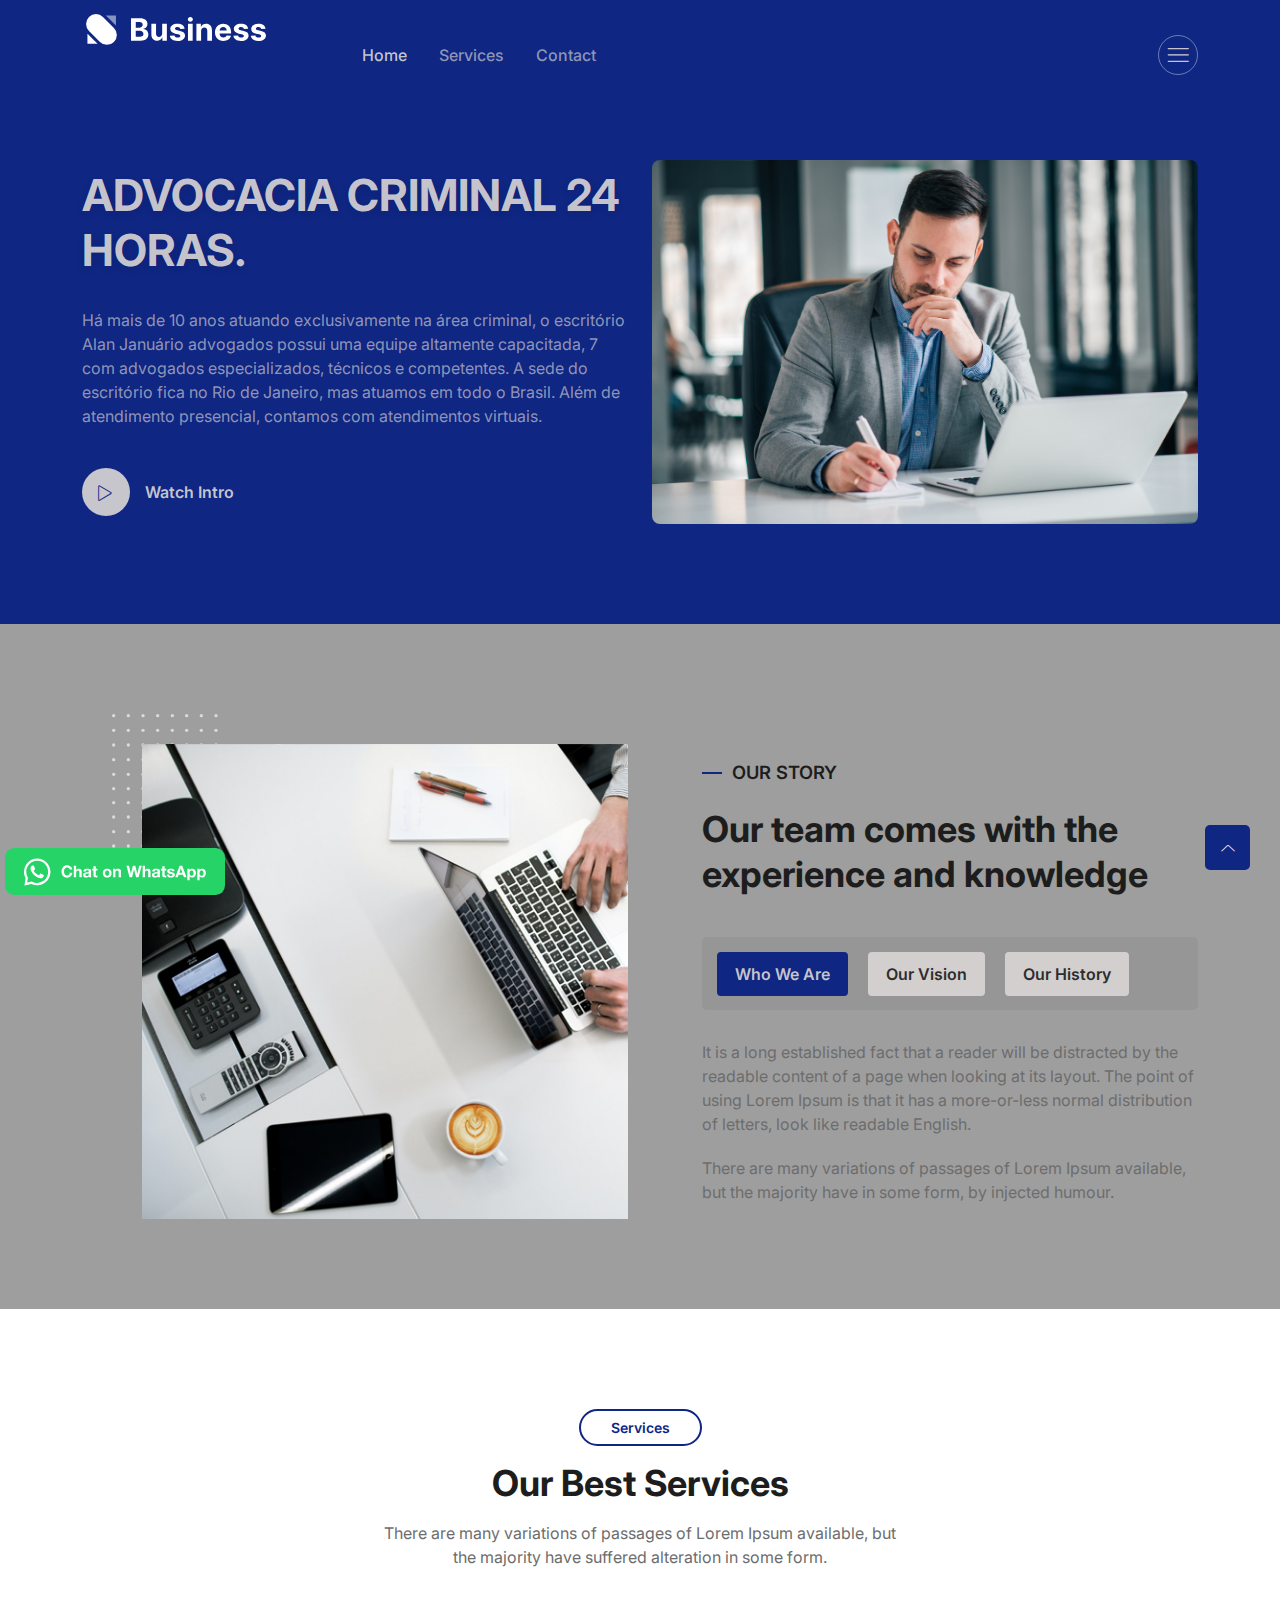
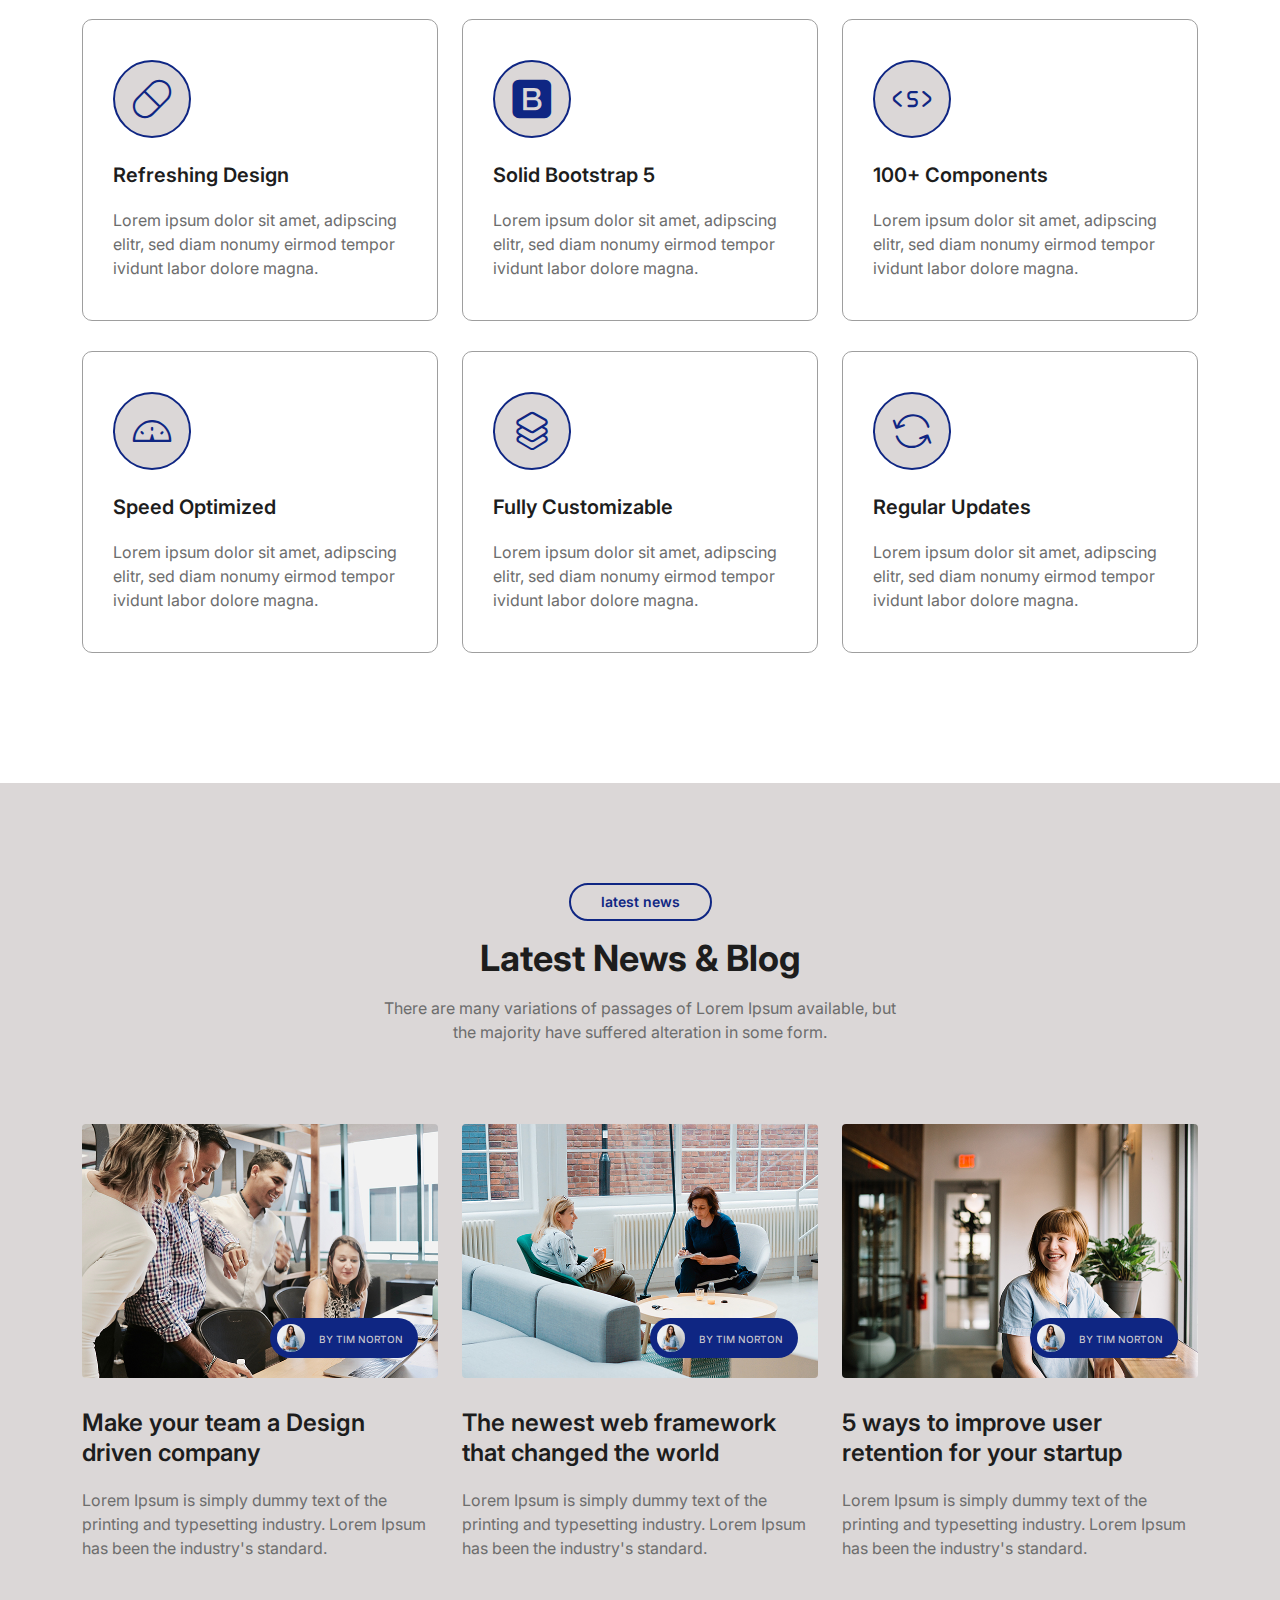
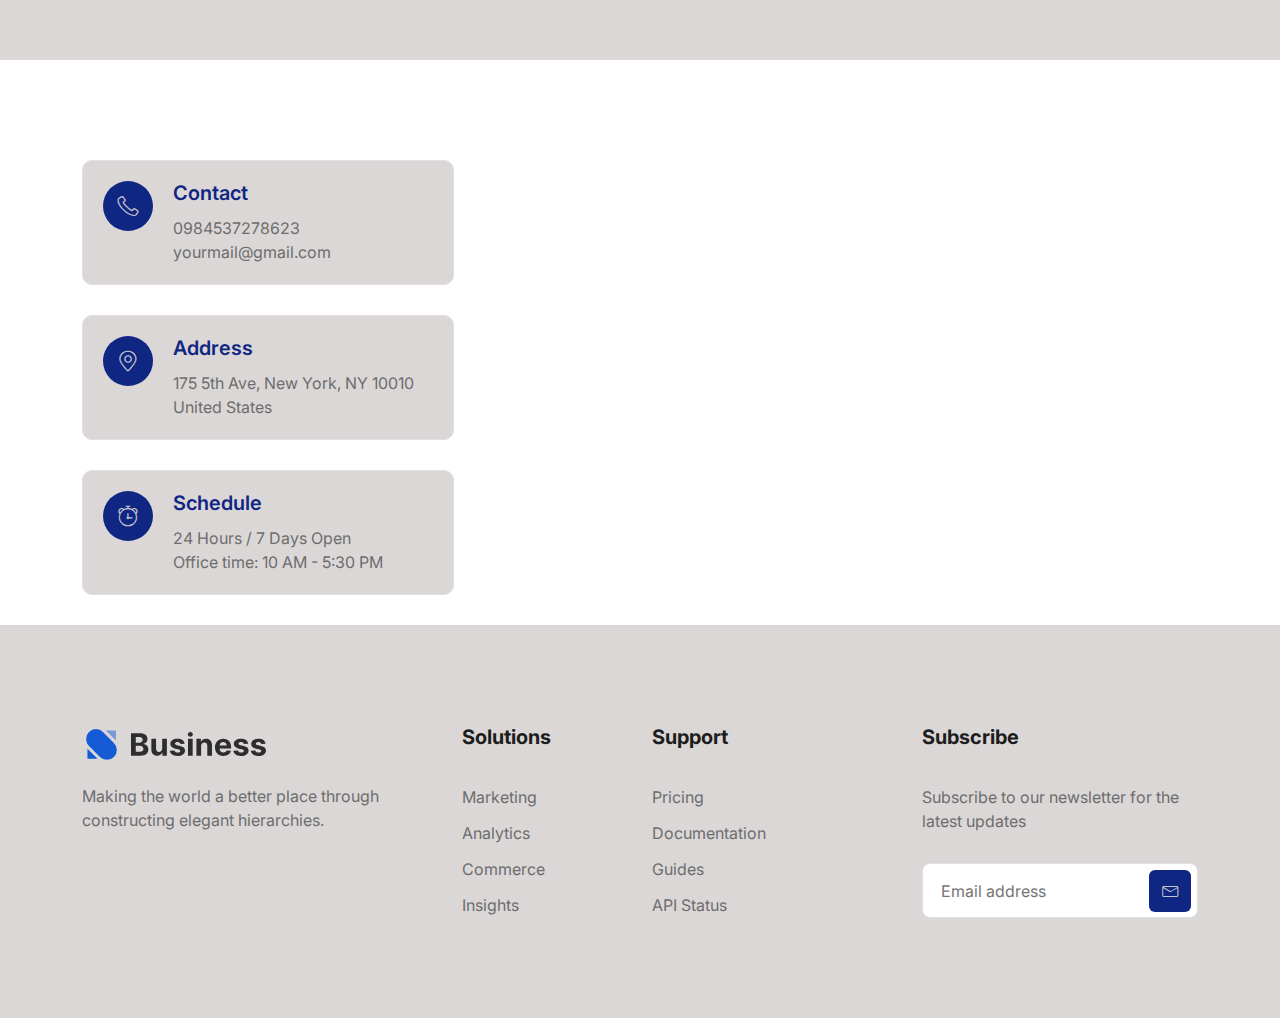
==== index.html @ faaf6881 "First Commit: Adding Structure and Style" ====
<!DOCTYPE html>
<html lang="en">

<head>
  <!--====== Required meta tags ======-->
  <meta charset="utf-8" />
  <meta http-equiv="x-ua-compatible" content="ie=edge" />
  <meta name="description" content="" />
  <meta name="viewport" content="width=device-width, initial-scale=1, shrink-to-fit=no" />

  <!--====== Title ======-->
  <title>Malony Cristian | Advogado Criminal</title>

  <!--====== Favicon Icon ======-->
  <link rel="shortcut icon" href="../assets/images/favicon.svg" type="image/svg" />

  <!--====== Bootstrap css ======-->
  <link rel="stylesheet" href="assets/css/bootstrap.min.css" />

  <!--====== Line Icons css ======-->
  <link rel="stylesheet" href="assets/css/lineicons.css" />

  <!--====== Tiny Slider css ======-->
  <link rel="stylesheet" href="assets/css/tiny-slider.css" />

  <!--====== gLightBox css ======-->
  <link rel="stylesheet" href="assets/css/glightbox.min.css" />

  <link rel="stylesheet" href="style.css" />
</head>

<body>

  <!--====== NAVBAR NINE PART START ======-->

  <section class="navbar-area navbar-nine">
    <div class="container">
      <div class="row">
        <div class="col-lg-12">
          <nav class="navbar navbar-expand-lg">
            <a class="section-title-five" href="index.html">
              <img src="assets/images/white-logo.svg" alt="Logo" />
            </a>
            <button class="navbar-toggler" type="button" data-bs-toggle="collapse" data-bs-target="#navbarNine"
              aria-controls="navbarNine" aria-expanded="false" aria-label="Toggle navigation">
              <span class="toggler-icon"></span>
              <span class="toggler-icon"></span>
              <span class="toggler-icon"></span>
            </button>

            <div class="collapse navbar-collapse sub-menu-bar" id="navbarNine">
              <ul class="navbar-nav me-auto">
                <li class="nav-item">
                  <a class="page-scroll active" href="#hero-area">Home</a>
                </li>
                <li class="nav-item">
                  <a class="page-scroll" href="#services">Services</a>
                </li>
                <li class="nav-item">
                  <a class="page-scroll" href="#contact">Contact</a>
                </li>
              </ul>
            </div>

            <div class="navbar-btn d-none d-lg-inline-block">
              <a class="menu-bar" href="#side-menu-left"><i class="lni lni-menu"></i></a>
            </div>
          </nav>
          <!-- navbar -->
        </div>
      </div>
      <!-- row -->
    </div>
    <!-- container -->
  </section>

  <!--====== NAVBAR NINE PART ENDS ======-->

  <!--====== SIDEBAR PART START ======-->

  <div class="sidebar-left">
    <div class="sidebar-close">
      <a class="close" href="#close"><i class="lni lni-close"></i></a>
    </div>
    <div class="sidebar-content">
      <div class="sidebar-logo">
        <a href="index.html"><img src="assets/images/logo.svg" alt="Logo" /></a>
      </div>
      <p class="text">Lorem ipsum dolor sit amet adipisicing elit. Sapiente fuga nisi rerum iusto intro.</p>
      <!-- logo -->
      <div class="sidebar-menu">
        <h5 class="menu-title">Quick Links</h5>
        <ul>
          <li><a href="javascript:void(0)">About Us</a></li>
          <li><a href="javascript:void(0)">Our Team</a></li>
          <li><a href="javascript:void(0)">Latest News</a></li>
          <li><a href="javascript:void(0)">Contact Us</a></li>
        </ul>
      </div>
      <!-- menu -->
      <div class="sidebar-social align-items-center justify-content-center">
        <h5 class="social-title">Follow Us On</h5>
        <ul>
          <li>
            <a href="javascript:void(0)"><i class="lni lni-facebook-filled"></i></a>
          </li>
          <li>
            <a href="javascript:void(0)"><i class="lni lni-twitter-original"></i></a>
          </li>
          <li>
            <a href="javascript:void(0)"><i class="lni lni-linkedin-original"></i></a>
          </li>
          <li>
            <a href="javascript:void(0)"><i class="lni lni-youtube"></i></a>
          </li>
        </ul>
      </div>
      <!-- sidebar social -->
    </div>
    <!-- content -->
  </div>
  <div class="overlay-left"></div>

  <!--====== SIDEBAR PART ENDS ======-->

  <!-- Start header Area -->
  <section id="lawyer-area" class="header-area header-eight">
    <div class="container">
      <div class="row align-items-center">
        <div class="col-lg-6 col-md-12 col-12">
          <div class="header-content">
            <h1>ADVOCACIA CRIMINAL 24 HORAS.</h1>
            <p>
              Há mais de 10 anos atuando exclusivamente na área criminal, 
              o escritório Alan Januário advogados possui uma equipe altamente capacitada,
              7 com advogados especializados, técnicos e competentes. 
              A sede do escritório fica no Rio de Janeiro, mas atuamos em todo o Brasil. 
              Além de atendimento presencial, contamos com atendimentos virtuais.
            </p>
            <div class="button">
              <a href="https://www.youtube.com/watch?v=r44RKWyfcFw&fbclid=IwAR21beSJORalzmzokxDRcGfkZA1AtRTE__l5N4r09HcGS5Y6vOluyouM9EM"
                class="glightbox video-button">
                <span class="btn icon-btn rounded-full">
                  <i class="lni lni-play"></i>
                </span>
                <span class="text">Watch Intro</span>
              </a>
            </div>
          </div>
        </div>
        <div class="col-lg-6 col-md-12 col-12">
          <div class="header-image">
            <img src="assets/images/header/advogado.jpg" alt="#" />
          </div>
        </div>
      </div>
    </div>
  </section>
  <!-- End header Area -->

  <!--====== ABOUT FIVE PART START ======-->

  <section class="about-area about-five">
    <div class="container">
      <div class="row align-items-center">
        <div class="col-lg-6 col-12">
          <div class="about-image-five">
            <svg class="shape" width="106" height="134" viewBox="0 0 106 134" fill="none"
              xmlns="http://www.w3.org/2000/svg">
              <circle cx="1.66654" cy="1.66679" r="1.66667" fill="#DADAD6" />
              <circle cx="1.66654" cy="16.3335" r="1.66667" fill="#DADADA" />
              <circle cx="1.66654" cy="31.0001" r="1.66667" fill="#DADADA" />
              <circle cx="1.66654" cy="45.6668" r="1.66667" fill="#DADADA" />
              <circle cx="1.66654" cy="60.3335" r="1.66667" fill="#DADADA" />
              <circle cx="1.66654" cy="88.6668" r="1.66667" fill="#DADADA" />
              <circle cx="1.66654" cy="117.667" r="1.66667" fill="#DADADA" />
              <circle cx="1.66654" cy="74.6668" r="1.66667" fill="#DADADA" />
              <circle cx="1.66654" cy="103" r="1.66667" fill="#DADADA" />
              <circle cx="1.66654" cy="132" r="1.66667" fill="#DADADA" />
              <circle cx="16.3333" cy="1.66679" r="1.66667" fill="#DADADA" />
              <circle cx="16.3333" cy="16.3335" r="1.66667" fill="#DADADA" />
              <circle cx="16.3333" cy="31.0001" r="1.66667" fill="#DADADA" />
              <circle cx="16.3333" cy="45.6668" r="1.66667" fill="#DADADA" />
              <circle cx="16.333" cy="60.3335" r="1.66667" fill="#DADADA" />
              <circle cx="16.333" cy="88.6668" r="1.66667" fill="#DADADA" />
              <circle cx="16.333" cy="117.667" r="1.66667" fill="#DADADA" />
              <circle cx="16.333" cy="74.6668" r="1.66667" fill="#DADADA" />
              <circle cx="16.333" cy="103" r="1.66667" fill="#DADADA" />
              <circle cx="16.333" cy="132" r="1.66667" fill="#DADADA" />
              <circle cx="30.9998" cy="1.66679" r="1.66667" fill="#DADADA" />
              <circle cx="74.6665" cy="1.66679" r="1.66667" fill="#DADADA" />
              <circle cx="30.9998" cy="16.3335" r="1.66667" fill="#DADADA" />
              <circle cx="74.6665" cy="16.3335" r="1.66667" fill="#DADADA" />
              <circle cx="30.9998" cy="31.0001" r="1.66667" fill="#DADADA" />
              <circle cx="74.6665" cy="31.0001" r="1.66667" fill="#DADADA" />
              <circle cx="30.9998" cy="45.6668" r="1.66667" fill="#DADADA" />
              <circle cx="74.6665" cy="45.6668" r="1.66667" fill="#DADADA" />
              <circle cx="31" cy="60.3335" r="1.66667" fill="#DADADA" />
              <circle cx="74.6668" cy="60.3335" r="1.66667" fill="#DADADA" />
              <circle cx="31" cy="88.6668" r="1.66667" fill="#DADADA" />
              <circle cx="74.6668" cy="88.6668" r="1.66667" fill="#DADADA" />
              <circle cx="31" cy="117.667" r="1.66667" fill="#DADADA" />
              <circle cx="74.6668" cy="117.667" r="1.66667" fill="#DADADA" />
              <circle cx="31" cy="74.6668" r="1.66667" fill="#DADADA" />
              <circle cx="74.6668" cy="74.6668" r="1.66667" fill="#DADADA" />
              <circle cx="31" cy="103" r="1.66667" fill="#DADADA" />
              <circle cx="74.6668" cy="103" r="1.66667" fill="#DADADA" />
              <circle cx="31" cy="132" r="1.66667" fill="#DADADA" />
              <circle cx="74.6668" cy="132" r="1.66667" fill="#DADADA" />
              <circle cx="45.6665" cy="1.66679" r="1.66667" fill="#DADADA" />
              <circle cx="89.3333" cy="1.66679" r="1.66667" fill="#DADADA" />
              <circle cx="45.6665" cy="16.3335" r="1.66667" fill="#DADADA" />
              <circle cx="89.3333" cy="16.3335" r="1.66667" fill="#DADADA" />
              <circle cx="45.6665" cy="31.0001" r="1.66667" fill="#DADADA" />
              <circle cx="89.3333" cy="31.0001" r="1.66667" fill="#DADADA" />
              <circle cx="45.6665" cy="45.6668" r="1.66667" fill="#DADADA" />
              <circle cx="89.3333" cy="45.6668" r="1.66667" fill="#DADADA" />
              <circle cx="45.6665" cy="60.3335" r="1.66667" fill="#DADADA" />
              <circle cx="89.3333" cy="60.3335" r="1.66667" fill="#DADADA" />
              <circle cx="45.6665" cy="88.6668" r="1.66667" fill="#DADADA" />
              <circle cx="89.3333" cy="88.6668" r="1.66667" fill="#DADADA" />
              <circle cx="45.6665" cy="117.667" r="1.66667" fill="#DADADA" />
              <circle cx="89.3333" cy="117.667" r="1.66667" fill="#DADADA" />
              <circle cx="45.6665" cy="74.6668" r="1.66667" fill="#DADADA" />
              <circle cx="89.3333" cy="74.6668" r="1.66667" fill="#DADADA" />
              <circle cx="45.6665" cy="103" r="1.66667" fill="#DADADA" />
              <circle cx="89.3333" cy="103" r="1.66667" fill="#DADADA" />
              <circle cx="45.6665" cy="132" r="1.66667" fill="#DADADA" />
              <circle cx="89.3333" cy="132" r="1.66667" fill="#DADADA" />
              <circle cx="60.3333" cy="1.66679" r="1.66667" fill="#DADADA" />
              <circle cx="104" cy="1.66679" r="1.66667" fill="#DADADA" />
              <circle cx="60.3333" cy="16.3335" r="1.66667" fill="#DADADA" />
              <circle cx="104" cy="16.3335" r="1.66667" fill="#DADADA" />
              <circle cx="60.3333" cy="31.0001" r="1.66667" fill="#DADADA" />
              <circle cx="104" cy="31.0001" r="1.66667" fill="#DADADA" />
              <circle cx="60.3333" cy="45.6668" r="1.66667" fill="#DADADA" />
              <circle cx="104" cy="45.6668" r="1.66667" fill="#DADADA" />
              <circle cx="60.333" cy="60.3335" r="1.66667" fill="#DADADA" />
              <circle cx="104" cy="60.3335" r="1.66667" fill="#DADADA" />
              <circle cx="60.333" cy="88.6668" r="1.66667" fill="#DADADA" />
              <circle cx="104" cy="88.6668" r="1.66667" fill="#DADADA" />
              <circle cx="60.333" cy="117.667" r="1.66667" fill="#DADADA" />
              <circle cx="104" cy="117.667" r="1.66667" fill="#DADADA" />
              <circle cx="60.333" cy="74.6668" r="1.66667" fill="#DADADA" />
              <circle cx="104" cy="74.6668" r="1.66667" fill="#DADADA" />
              <circle cx="60.333" cy="103" r="1.66667" fill="#DADADA" />
              <circle cx="104" cy="103" r="1.66667" fill="#DADADA" />
              <circle cx="60.333" cy="132" r="1.66667" fill="#DADADA" />
              <circle cx="104" cy="132" r="1.66667" fill="#DADADA" />
            </svg>
            <img src="assets/images/about/about-img1.jpg" alt="about" />
          </div>
        </div>
        <div class="col-lg-6 col-12">
          <div class="about-five-content">
            <h6 class="small-title text-lg">OUR STORY</h6>
            <h2 class="main-title fw-bold">Our team comes with the experience and knowledge</h2>
            <div class="about-five-tab">
              <nav>
                <div class="nav nav-tabs" id="nav-tab" role="tablist">
                  <button class="nav-link active" id="nav-who-tab" data-bs-toggle="tab" data-bs-target="#nav-who"
                    type="button" role="tab" aria-controls="nav-who" aria-selected="true">Who We Are</button>
                  <button class="nav-link" id="nav-vision-tab" data-bs-toggle="tab" data-bs-target="#nav-vision"
                    type="button" role="tab" aria-controls="nav-vision" aria-selected="false">our Vision</button>
                  <button class="nav-link" id="nav-history-tab" data-bs-toggle="tab" data-bs-target="#nav-history"
                    type="button" role="tab" aria-controls="nav-history" aria-selected="false">our History</button>
                </div>
              </nav>
              <div class="tab-content" id="nav-tabContent">
                <div class="tab-pane fade show active" id="nav-who" role="tabpanel" aria-labelledby="nav-who-tab">
                  <p>It is a long established fact that a reader will be distracted by the readable content of a page
                    when
                    looking at its layout. The point of using Lorem Ipsum is that it has a more-or-less normal
                    distribution of letters, look like readable English.</p>
                  <p>There are many variations of passages of Lorem Ipsum available, but the majority have in some
                    form,
                    by injected humour.</p>
                </div>
                <div class="tab-pane fade" id="nav-vision" role="tabpanel" aria-labelledby="nav-vision-tab">
                  <p>It is a long established fact that a reader will be distracted by the readable content of a page
                    when
                    looking at its layout. The point of using Lorem Ipsum is that it has a more-or-less normal
                    distribution of letters, look like readable English.</p>
                  <p>There are many variations of passages of Lorem Ipsum available, but the majority have in some
                    form,
                    by injected humour.</p>
                </div>
                <div class="tab-pane fade" id="nav-history" role="tabpanel" aria-labelledby="nav-history-tab">
                  <p>It is a long established fact that a reader will be distracted by the readable content of a page
                    when
                    looking at its layout. The point of using Lorem Ipsum is that it has a more-or-less normal
                    distribution of letters, look like readable English.</p>
                  <p>There are many variations of passages of Lorem Ipsum available, but the majority have in some
                    form,
                    by injected humour.</p>
                </div>
              </div>
            </div>
          </div>
        </div>
      </div>
    </div>
    <!-- container -->
  </section>

  <!--====== ABOUT FIVE PART ENDS ======-->

  <!-- ===== service-area start ===== -->
  <section id="services" class="services-area services-eight">
    <!--======  Start Section Title Five ======-->
    <div class="section-title-five">
      <div class="container">
        <div class="row">
          <div class="col-12">
            <div class="content">
              <h6>Services</h6>
              <h2 class="fw-bold">Our Best Services</h2>
              <p>
                There are many variations of passages of Lorem Ipsum available,
                but the majority have suffered alteration in some form.
              </p>
            </div>
          </div>
        </div>
        <!-- row -->
      </div>
      <!-- container -->
    </div>
    <!--======  End Section Title Five ======-->
    <div class="container">
      <div class="row">
        <div class="col-lg-4 col-md-6">
          <div class="single-services">
            <div class="service-icon">
              <i class="lni lni-capsule"></i>
            </div>
            <div class="service-content">
              <h4>Refreshing Design</h4>
              <p>
                Lorem ipsum dolor sit amet, adipscing elitr, sed diam nonumy
                eirmod tempor ividunt labor dolore magna.
              </p>
            </div>
          </div>
        </div>
        <div class="col-lg-4 col-md-6">
          <div class="single-services">
            <div class="service-icon">
              <i class="lni lni-bootstrap"></i>
            </div>
            <div class="service-content">
              <h4>Solid Bootstrap 5</h4>
              <p>
                Lorem ipsum dolor sit amet, adipscing elitr, sed diam nonumy
                eirmod tempor ividunt labor dolore magna.
              </p>
            </div>
          </div>
        </div>
        <div class="col-lg-4 col-md-6">
          <div class="single-services">
            <div class="service-icon">
              <i class="lni lni-shortcode"></i>
            </div>
            <div class="service-content">
              <h4>100+ Components</h4>
              <p>
                Lorem ipsum dolor sit amet, adipscing elitr, sed diam nonumy
                eirmod tempor ividunt labor dolore magna.
              </p>
            </div>
          </div>
        </div>
        <div class="col-lg-4 col-md-6">
          <div class="single-services">
            <div class="service-icon">
              <i class="lni lni-dashboard"></i>
            </div>
            <div class="service-content">
              <h4>Speed Optimized</h4>
              <p>
                Lorem ipsum dolor sit amet, adipscing elitr, sed diam nonumy
                eirmod tempor ividunt labor dolore magna.
              </p>
            </div>
          </div>
        </div>
        <div class="col-lg-4 col-md-6">
          <div class="single-services">
            <div class="service-icon">
              <i class="lni lni-layers"></i>
            </div>
            <div class="service-content">
              <h4>Fully Customizable</h4>
              <p>
                Lorem ipsum dolor sit amet, adipscing elitr, sed diam nonumy
                eirmod tempor ividunt labor dolore magna.
              </p>
            </div>
          </div>
        </div>
        <div class="col-lg-4 col-md-6">
          <div class="single-services">
            <div class="service-icon">
              <i class="lni lni-reload"></i>
            </div>
            <div class="service-content">
              <h4>Regular Updates</h4>
              <p>
                Lorem ipsum dolor sit amet, adipscing elitr, sed diam nonumy
                eirmod tempor ividunt labor dolore magna.
              </p>
            </div>
          </div>
        </div>
      </div>
    </div>
  </section>
  <!-- ===== service-area end ===== -->

  <!-- Start Cta Area -->
  <!-- <section id="call-action" class="call-action">
    <div class="container">
      <div class="row justify-content-center">
        <div class="col-xxl-6 col-xl-7 col-lg-8 col-md-9">
          <div class="inner-content">
            <h2>We love to make perfect <br />solutions for your business</h2>
            <p>
              Why I say old chap that is, spiffing off his nut cor blimey
              guvnords geeza<br />
              bloke knees up bobby, sloshed arse William cack Richard. Bloke
              fanny around chesed of bum bag old lost the pilot say there
              spiffing off his nut.
            </p>
            <div class="light-rounded-buttons">
              <a href="javascript:void(0)" class="btn primary-btn-outline">Get Started</a>
            </div>
          </div>
        </div>
      </div>
    </div>
  </section> -->
  <!-- End Cta Area -->



  <!-- Start Latest News Area -->
  <div id="blog" class="latest-news-area section">
    <!--======  Start Section Title Five ======-->
    <div class="section-title-five">
      <div class="container">
        <div class="row">
          <div class="col-12">
            <div class="content">
              <h6>latest news</h6>
              <h2 class="fw-bold">Latest News & Blog</h2>
              <p>
                There are many variations of passages of Lorem Ipsum available,
                but the majority have suffered alteration in some form.
              </p>
            </div>
          </div>
        </div>
        <!-- row -->
      </div>
      <!-- container -->
    </div>
    <!--======  End Section Title Five ======-->
    <div class="container">
      <div class="row">
        <div class="col-lg-4 col-md-6 col-12">
          <!-- Single News -->
          <div class="single-news">
            <div class="image">
              <a href="javascript:void(0)"><img class="thumb" src="assets/images/blog/1.jpg" alt="Blog" /></a>
              <div class="meta-details">
                <img class="thumb" src="assets/images/blog/b6.jpg" alt="Author" />
                <span>BY TIM NORTON</span>
              </div>
            </div>
            <div class="content-body">
              <h4 class="title">
                <a href="javascript:void(0)"> Make your team a Design driven company </a>
              </h4>
              <p>
                Lorem Ipsum is simply dummy text of the printing and
                typesetting industry. Lorem Ipsum has been the industry's
                standard.
              </p>
            </div>
          </div>
          <!-- End Single News -->
        </div>
        <div class="col-lg-4 col-md-6 col-12">
          <!-- Single News -->
          <div class="single-news">
            <div class="image">
              <a href="javascript:void(0)"><img class="thumb" src="assets/images/blog/2.jpg" alt="Blog" /></a>
              <div class="meta-details">
                <img class="thumb" src="assets/images/blog/b6.jpg" alt="Author" />
                <span>BY TIM NORTON</span>
              </div>
            </div>
            <div class="content-body">
              <h4 class="title">
                <a href="javascript:void(0)">
                  The newest web framework that changed the world
                </a>
              </h4>
              <p>
                Lorem Ipsum is simply dummy text of the printing and
                typesetting industry. Lorem Ipsum has been the industry's
                standard.
              </p>
            </div>
          </div>
          <!-- End Single News -->
        </div>
        <div class="col-lg-4 col-md-6 col-12">
          <!-- Single News -->
          <div class="single-news">
            <div class="image">
              <a href="javascript:void(0)"><img class="thumb" src="assets/images/blog/3.jpg" alt="Blog" /></a>
              <div class="meta-details">
                <img class="thumb" src="assets/images/blog/b6.jpg" alt="Author" />
                <span>BY TIM NORTON</span>
              </div>
            </div>
            <div class="content-body">
              <h4 class="title">
                <a href="javascript:void(0)">
                  5 ways to improve user retention for your startup
                </a>
              </h4>
              <p>
                Lorem Ipsum is simply dummy text of the printing and
                typesetting industry. Lorem Ipsum has been the industry's
                standard.
              </p>
            </div>
          </div>
          <!-- End Single News -->
        </div>
      </div>
    </div>
  </div>
  <!-- End Latest News Area -->


  <!-- ========================= contact-section start ========================= -->
  <section id="contact" class="contact-section">
    <div class="container">
      <div class="">
        <div class="col-xl-4">
          <div class="contact-item-wrapper">
            <div class="">
              <div class="col-12 col-md-6 col-xl-12">
                <div class="contact-item">
                  <div class="contact-icon">
                    <i class="lni lni-phone"></i>
                  </div>
                  <div class="contact-content">
                    <h4>Contact</h4>
                    <p>0984537278623</p>
                    <p>yourmail@gmail.com</p>
                  </div>
                </div>
              </div>
              <div class="col-12 col-md-6 col-xl-12">
                <div class="contact-item">
                  <div class="contact-icon">
                    <i class="lni lni-map-marker"></i>
                  </div>
                  <div class="contact-content">
                    <h4>Address</h4>
                    <p>175 5th Ave, New York, NY 10010</p>
                    <p>United States</p>
                  </div>
                </div>
              </div>
              <div class="col-12 col-md-6 col-xl-12">
                <div class="contact-item">
                  <div class="contact-icon">
                    <i class="lni lni-alarm-clock"></i>
                  </div>
                  <div class="contact-content">
                    <h4>Schedule</h4>
                    <p>24 Hours / 7 Days Open</p>
                    <p>Office time: 10 AM - 5:30 PM</p>
                  </div>
                </div>
              </div>
            </div>
          </div>
        </div>
        <!-- <div class="col-xl-8">
          <div class="contact-form-wrapper">
            <div class="row">
              <div class="col-xl-10 col-lg-8 mx-auto">
                <div class="section-title text-center">
                  <span> Get in Touch </span>
                  <h2>
                    Ready to Get Started
                  </h2>
                  <p>
                    At vero eos et accusamus et iusto odio dignissimos ducimus
                    quiblanditiis praesentium
                  </p>
                </div>
              </div>
            </div>
            <form action="#" class="contact-form">
              <div class="row">
                <div class="col-md-6">
                  <input type="text" name="name" id="name" placeholder="Name" required />
                </div>
                <div class="col-md-6">
                  <input type="email" name="email" id="email" placeholder="Email" required />
                </div>
              </div>
              <div class="row">
                <div class="col-md-6">
                  <input type="text" name="phone" id="phone" placeholder="Phone" required />
                </div>
                <div class="col-md-6">
                  <input type="text" name="subject" id="email" placeholder="Subject" required />
                </div>
              </div>
              <div class="row">
                <div class="col-12">
                  <textarea name="message" id="message" placeholder="Type Message" rows="5"></textarea>
                </div>
              </div>
              <div class="row">
                <div class="col-12">
                  <div class="button text-center rounded-buttons">
                    <button type="submit" class="btn primary-btn rounded-full">
                      Send Message
                    </button>
                  </div>
                </div>
              </div>
            </form>
          </div>
        </div> -->
      </div>
    </div>
  </section>
  <!-- ========================= contact-section end ========================= -->

  <!-- ========================= map-section end ========================= -->
  <!-- <section class="map-section map-style-9">
    <div class="map-container">
      <object style="border:0; height: 500px; width: 100%;"
        data="https://www.google.com/maps/embed?pb=!1m18!1m12!1m3!1d3102.7887109309127!2d-77.44196278417968!3d38.95165507956235!2m3!1f0!2f0!3f0!3m2!1i1024!2i768!4f13.1!3m3!1m2!1s0x0%3A0x0!2zMzjCsDU3JzA2LjAiTiA3N8KwMjYnMjMuMiJX!5e0!3m2!1sen!2sbd!4v1545420879707"></object>
    </div>
    </div>
  </section> -->
  <!-- ========================= map-section end ========================= -->

  <!-- Start Footer Area -->
  <footer class="footer-area footer-eleven">
    <!-- Start Footer Top -->
    <div class="footer-top">
      <div class="container">
        <div class="inner-content">
          <div class="row">
            <div class="col-lg-4 col-md-6 col-12">
              <!-- Single Widget -->
              <div class="footer-widget f-about">
                <div class="logo">
                  <a href="index.html">
                    <img src="assets/images/logo.svg" alt="#" class="img-fluid" />
                  </a>
                </div>
                <p>
                  Making the world a better place through constructing elegant
                  hierarchies.
                </p>
                <!-- <p class="copyright-text">
                  <span>© 2024 Ayro UI.</span>Designed and Developed by
                  <a href="javascript:void(0)" rel="nofollow"> Ayro UI </a>
                </p> -->
              </div>
              <!-- End Single Widget -->
            </div>
            <div class="col-lg-2 col-md-6 col-12">
              <!-- Single Widget -->
              <div class="footer-widget f-link">
                <h5>Solutions</h5>
                <ul>
                  <li><a href="javascript:void(0)">Marketing</a></li>
                  <li><a href="javascript:void(0)">Analytics</a></li>
                  <li><a href="javascript:void(0)">Commerce</a></li>
                  <li><a href="javascript:void(0)">Insights</a></li>
                </ul>
              </div>
              <!-- End Single Widget -->
            </div>
            <div class="col-lg-2 col-md-6 col-12">
              <!-- Single Widget -->
              <div class="footer-widget f-link">
                <h5>Support</h5>
                <ul>
                  <li><a href="javascript:void(0)">Pricing</a></li>
                  <li><a href="javascript:void(0)">Documentation</a></li>
                  <li><a href="javascript:void(0)">Guides</a></li>
                  <li><a href="javascript:void(0)">API Status</a></li>
                </ul>
              </div>
              <!-- End Single Widget -->
            </div>
            <div class="col-lg-4 col-md-6 col-12">
              <!-- Single Widget -->
              <div class="footer-widget newsletter">
                <h5>Subscribe</h5>
                <p>Subscribe to our newsletter for the latest updates</p>
                <form action="#" method="get" target="_blank" class="newsletter-form">
                  <input name="EMAIL" placeholder="Email address" required="required" type="email" />
                  <div class="button">
                    <button class="sub-btn">
                      <i class="lni lni-envelope"></i>
                    </button>
                  </div>
                </form>
              </div>
              <!-- End Single Widget -->
            </div>
          </div>
        </div>
      </div>
    </div>
    <!--/ End Footer Top -->
  </footer>
  <!--/ End Footer Area -->

	<div class="made-in-ayroui mt-4">
		<a href="https://wa.me/556599022148" target="_blank" rel="nofollow">
		  <img style="width:220px" src="assets/images/WhatsApp.svg">
		</a>
	</div>

  <a href="#" class="scroll-top btn-hover">
    <i class="lni lni-chevron-up"></i>
  </a>

  <!--====== js ======-->
  <script src="assets/js/bootstrap.bundle.min.js"></script>
  <script src="assets/js/glightbox.min.js"></script>
  <script src="assets/js/main.js"></script>
  <script src="assets/js/tiny-slider.js"></script>

  <script>

    //===== close navbar-collapse when a  clicked
    let navbarTogglerNine = document.querySelector(
      ".navbar-nine .navbar-toggler"
    );
    navbarTogglerNine.addEventListener("click", function () {
      navbarTogglerNine.classList.toggle("active");
    });

    // ==== left sidebar toggle
    let sidebarLeft = document.querySelector(".sidebar-left");
    let overlayLeft = document.querySelector(".overlay-left");
    let sidebarClose = document.querySelector(".sidebar-close .close");

    overlayLeft.addEventListener("click", function () {
      sidebarLeft.classList.toggle("open");
      overlayLeft.classList.toggle("open");
    });
    sidebarClose.addEventListener("click", function () {
      sidebarLeft.classList.remove("open");
      overlayLeft.classList.remove("open");
    });

    // ===== navbar nine sideMenu
    let sideMenuLeftNine = document.querySelector(".navbar-nine .menu-bar");

    sideMenuLeftNine.addEventListener("click", function () {
      sidebarLeft.classList.add("open");
      overlayLeft.classList.add("open");
    });

    //========= glightbox
    GLightbox({
      'href': 'https://www.youtube.com/watch?v=r44RKWyfcFw&fbclid=IwAR21beSJORalzmzokxDRcGfkZA1AtRTE__l5N4r09HcGS5Y6vOluyouM9EM',
      'type': 'video',
      'source': 'youtube', //vimeo, youtube or local
      'width': 900,
      'autoplayVideos': true,
    });

  </script>
</body>

</html>
---- assets/css/tiny-slider.css ----
.tns-outer{padding:0 !important}.tns-outer [hidden]{display:none !important}.tns-outer [aria-controls],.tns-outer [data-action]{cursor:pointer}.tns-slider{-webkit-transition:all 0s;-moz-transition:all 0s;transition:all 0s}.tns-slider>.tns-item{-webkit-box-sizing:border-box;-moz-box-sizing:border-box;box-sizing:border-box}.tns-horizontal.tns-subpixel{white-space:nowrap}.tns-horizontal.tns-subpixel>.tns-item{display:inline-block;vertical-align:top;white-space:normal}.tns-horizontal.tns-no-subpixel:after{content:'';display:table;clear:both}.tns-horizontal.tns-no-subpixel>.tns-item{float:left}.tns-horizontal.tns-carousel.tns-no-subpixel>.tns-item{margin-right:-100%}.tns-no-calc{position:relative;left:0}.tns-gallery{position:relative;left:0;min-height:1px}.tns-gallery>.tns-item{position:absolute;left:-100%;-webkit-transition:transform 0s, opacity 0s;-moz-transition:transform 0s, opacity 0s;transition:transform 0s, opacity 0s}.tns-gallery>.tns-slide-active{position:relative;left:auto !important}.tns-gallery>.tns-moving{-webkit-transition:all 0.25s;-moz-transition:all 0.25s;transition:all 0.25s}.tns-autowidth{display:inline-block}.tns-lazy-img{-webkit-transition:opacity 0.6s;-moz-transition:opacity 0.6s;transition:opacity 0.6s;opacity:0.6}.tns-lazy-img.tns-complete{opacity:1}.tns-ah{-webkit-transition:height 0s;-moz-transition:height 0s;transition:height 0s}.tns-ovh{overflow:hidden}.tns-visually-hidden{position:absolute;left:-10000em}.tns-transparent{opacity:0;visibility:hidden}.tns-fadeIn{opacity:1;filter:alpha(opacity=100);z-index:0}.tns-normal,.tns-fadeOut{opacity:0;filter:alpha(opacity=0);z-index:-1}.tns-vpfix{white-space:nowrap}.tns-vpfix>div,.tns-vpfix>li{display:inline-block}.tns-t-subp2{margin:0 auto;width:310px;position:relative;height:10px;overflow:hidden}.tns-t-ct{width:2333.3333333%;width:-webkit-calc(100% * 70 / 3);width:-moz-calc(100% * 70 / 3);width:calc(100% * 70 / 3);position:absolute;right:0}.tns-t-ct:after{content:'';display:table;clear:both}.tns-t-ct>div{width:1.4285714%;width:-webkit-calc(100% / 70);width:-moz-calc(100% / 70);width:calc(100% / 70);height:10px;float:left}

/*# sourceMappingURL=sourcemaps/tiny-slider.css.map */
---- style.css ----
@import url("https://fonts.googleapis.com/css2?family=Inter:wght@200;300;400;500;600;700;800;900&display=swap");
/*===========================
  COMMON css 
===========================*/
:root {
  --font-family: "Inter", sans-serif;
  --primary: #0f2683;
  --primary-dark: #1c3ab6;
  --primary-light: #e2f1ff;
  --accent: #00d4d7;
  --accent-dark: #00bac1;
  --accent-light: #dff9f8;
  --success: #13d527;
  --success-dark: #00ae11;
  --success-light: #eafbe7;
  --secondary: #8f15d5;
  --secondary-dark: #6013c7;
  --secondary-light: #f4e5fa;
  --info: #15b2d5;
  --info-dark: #0f8ca8;
  --info-light: #e0f5fa;
  --caution: #dbbb25;
  --caution-dark: #d58f15;
  --caution-light: #fbf9e4;
  --error: #e6185e;
  --error-dark: #bf1257;
  --error-light: #fce4eb;
  --black: #1d1d1d;
  --dark-1: #2d2d2d;
  --dark-2: #4d4d4d;
  --dark-3: #6d6d6d;
  --gray-1: #8d8d8d;
  --gray-2: #adadad;
  --gray-3: #cdcdcd;
  --gray-4: #e0e0e0;
  --light-1: #969696eb;
  --light-2: #969696eb;
  --light-3: #969696eb;
  --white: #d8d4d4eb;
  --gradient-1: linear-gradient(180deg, #155bd5 0%, #1c3ab6 100%);
  --gradient-2: linear-gradient(180deg, #155bd5 13.02%, #00d4d7 85.42%);
  --gradient-3: linear-gradient(180deg, #155bd5 0%, #8f15d5 100%);
  --gradient-4: linear-gradient(180deg, #155bd5 0%, #13d527 100%);
  --gradient-5: linear-gradient(180deg, #155bd5 0%, #15bbd5 100%);
  --gradient-6: linear-gradient(180deg, #155bd5 0%, #dbbb25 100%);
  --gradient-7: linear-gradient(180deg, #155bd5 0%, #e6185e 100%);
  --gradient-8: linear-gradient(180deg, #1c3ab6 0%, #00bac1 100%);
  --gradient-9: linear-gradient(180deg, #00d4d7 13.02%, #155bd5 85.42%);
  --shadow-1: 0px 0px 1px rgba(40, 41, 61, 0.08),
    0px 0.5px 2px rgba(96, 97, 112, 0.16);
  --shadow-2: 0px 0px 1px rgba(40, 41, 61, 0.04),
    0px 2px 4px rgba(96, 97, 112, 0.16);
  --shadow-3: 0px 0px 2px rgba(40, 41, 61, 0.04),
    0px 4px 8px rgba(96, 97, 112, 0.16);
  --shadow-4: 0px 2px 4px rgba(40, 41, 61, 0.04),
    0px 8px 16px rgba(96, 97, 112, 0.16);
  --shadow-5: 0px 2px 8px rgba(40, 41, 61, 0.04),
    0px 16px 24px rgba(96, 97, 112, 0.16);
  --shadow-6: 0px 2px 8px rgba(40, 41, 61, 0.08),
    0px 20px 32px rgba(96, 97, 112, 0.24);
}

body {
  font-family: var(--font-family);
  color: var(--black);
  font-size: 16px;
}
@media (max-width: 991px) {
  body {
    font-size: 14px;
  }
}

img {
  max-width: 100%;
}

a {
  display: inline-block;
}

a,
button,
a:hover,
a:focus,
input:focus,
textarea:focus,
button:focus {
  text-decoration: none;
  outline: none;
}

ul,
ol {
  margin: 0px;
  padding: 0px;
  list-style-type: none;
}

h1,
h2,
h3,
h4,
h5,
h6 {
  font-weight: 600;
  color: var(--black);
  margin: 0px;
}

h1,
.h1 {
  font-size: 2.75em;
  line-height: 1.25;
}

h2,
.h2 {
  font-size: 2.25em;
  line-height: 1.25;
}

h3,
.h3 {
  font-size: 1.75em;
  line-height: 1.25;
}

h4,
.h4 {
  font-size: 1.5em;
  line-height: 1.25;
}

h5,
.h5 {
  font-size: 1.25em;
  line-height: 1.25;
}

h6,
.h6 {
  font-size: 0.875em;
  line-height: 1.25;
}

.display-1 {
  font-size: 5.5em;
  line-height: 1.25;
}

.display-2 {
  font-size: 4.75em;
  line-height: 1.25;
}

.display-3 {
  font-size: 4em;
  line-height: 1.25;
}

.display-4 {
  font-size: 3.25em;
  line-height: 1.25;
}

p {
  font-size: 1em;
  font-weight: 400;
  line-height: 1.5;
  color: var(--dark-3);
  margin: 0px;
}

.text-small {
  font-size: 0.875em;
  line-height: 1.5;
}

.text-lg {
  font-size: 1.15em;
  line-height: 1.5;
}

.bg_cover {
  background-repeat: no-repeat;
  background-size: cover;
  background-position: center;
}

@media (max-width: 767px) {
  .container {
    padding-left: 20px;
    padding-right: 20px;
  }
}

.btn {
  font-weight: bold;
  font-size: 16px;
  line-height: 20px;
  text-align: center;
  letter-spacing: 0.08em;
  text-transform: uppercase;
  padding: 12px 24px;
  border-radius: 4px;
  border: 1px solid transparent;
}
.btn:hover {
  color: inherit;
}
.btn:focus {
  box-shadow: none;
  outline: none;
}
.btn.btn-lg {
  font-size: 1.15em;
  padding: 16px 24px;
}
.btn.btn-sm {
  padding: 8px 16px;
}
.btn.square {
  border-radius: 0px;
}
.btn.semi-rounded {
  border-radius: 12px;
}
.btn.rounded-full {
  border-radius: 50px;
}
.btn.icon-left span,
.btn.icon-left i {
  margin-right: 8px;
}
.btn.icon-right span,
.btn.icon-right i {
  margin-left: 8px;
}
.btn.icon-btn {
  width: 48px;
  height: 48px;
  padding: 0;
  line-height: 48px;
}
.btn.icon-btn.btn-lg {
  width: 56px;
  height: 56px;
  line-height: 56px;
}
.btn.icon-btn.btn-sm {
  width: 40px;
  height: 40px;
  line-height: 40px;
}


/* ===== Buttons Css ===== */
.primary-btn {
  background: var(--primary);
  color: var(--white);
  box-shadow: var(--shadow-2);
}
.active.primary-btn, .primary-btn:hover, .primary-btn:focus {
  background: var(--primary-dark);
  color: var(--white);
  box-shadow: var(--shadow-4);
}
.deactive.primary-btn {
  background: var(--gray-4);
  color: var(--dark-3);
  pointer-events: none;
}

.primary-btn-outline {
  border-color: var(--primary);
  color: var(--primary);
}
.active.primary-btn-outline, .primary-btn-outline:hover, .primary-btn-outline:focus {
  background: var(--primary-dark);
  color: var(--white);
}
.deactive.primary-btn-outline {
  color: var(--dark-3);
  border-color: var(--gray-4);
  pointer-events: none;
}


/* One Click Scrool Top Button*/
.scroll-top {
  width: 45px;
  height: 45px;
  line-height: 45px;
  background: var(--primary);
  display: -webkit-box;
  display: -ms-flexbox;
  display: flex;
  -webkit-box-pack: center;
      -ms-flex-pack: center;
          justify-content: center;
  -webkit-box-align: center;
      -ms-flex-align: center;
          align-items: center;
  font-size: 14px;
  color: #fff !important;
  border-radius: 0;
  position: fixed;
  bottom: 30px;
  right: 30px;
  z-index: 9;
  cursor: pointer;
  -webkit-transition: all .3s ease-out 0s;
  transition: all .3s ease-out 0s;
  border-radius: 5px;
}

.scroll-top:hover {
  -webkit-box-shadow: 0 1rem 3rem rgba(35, 38, 45, 0.15) !important;
  box-shadow: 0 1rem 3rem rgba(35, 38, 45, 0.15) !important;
  -webkit-transform: translate3d(0, -5px, 0);
  transform: translate3d(0, -5px, 0);
  background-color: var(--dark-1);
}

/*===========================
  Section Title Five CSS
===========================*/
.section-title-five {
  text-align: center;
  max-width: 550px;
  margin: auto;
  margin-bottom: 50px;
  position: relative;
  z-index: 5;
}
@media only screen and (min-width: 768px) and (max-width: 991px) {
  .section-title-five {
    margin-bottom: 45px;
  }
}
@media (max-width: 767px) {
  .section-title-five {
    margin-bottom: 35px;
  }
}
.section-title-five h6 {
  font-weight: 600;
  display: inline-block;
  margin-bottom: 15px;
  color: var(--primary);
  border: 2px solid var(--primary);
  border-radius: 30px;
  padding: 8px 30px;
}
.section-title-five h2 {
  margin-bottom: 15px;
}
@media only screen and (min-width: 768px) and (max-width: 991px) {
  .section-title-five h2 {
    font-size: 2rem;
    line-height: 2.8rem;
  }
}
@media (max-width: 767px) {
  .section-title-five h2 {
    font-size: 1.5rem;
    line-height: 1.9rem;
  }
}
.section-title-five p {
  color: var(--dark-3);
}

.made-in-ayroui{
  position: fixed;
  left: 5px;
  bottom: 5px;
  z-index: 999;
  -webkit-transition: all 0.4s ease;
  -moz-transition: all 0.4s ease;
  transition: all 0.4s ease;
}
.made-in-ayroui:hover{
  transform: translateY(-5px);
}


/*===========================
  NAVBAR css 
===========================*/
.navbar-toggler:focus {
  box-shadow: none;
}

.mb-100 {
  margin-bottom: 100px;
}

/*===== NAVBAR NINE =====*/
.navbar-area.navbar-nine {
  background: var(--primary);
  padding: 10px 0;
  position: absolute;
  left: 0;
  top: 0;
  width: 100%;
  z-index: 9;
}
.sticky {
  position: fixed !important;
  z-index:99 !important;
  -webkit-transition: all 0.3s ease-out 0s;
  transition: all 0.3s ease-out 0s;
  top: 0;
  width: 100%;
}
@media only screen and (min-width: 768px) and (max-width: 991px), (max-width: 767px) {
  .navbar-area.navbar-nine {
    padding: 10px 0;
  }
}
.navbar-area.navbar-nine .navbar-brand {
  margin: 0;
}
.navbar-area.navbar-nine .navbar {
  position: relative;
  padding: 0;
}
.navbar-area.navbar-nine .navbar .navbar-toggler .toggler-icon {
  width: 30px;
  height: 2px;
  background-color: var(--white);
  margin: 5px 0;
  display: block;
  position: relative;
  -webkit-transition: all 0.3s ease-out 0s;
  -moz-transition: all 0.3s ease-out 0s;
  -ms-transition: all 0.3s ease-out 0s;
  -o-transition: all 0.3s ease-out 0s;
  transition: all 0.3s ease-out 0s;
}
.navbar-area.navbar-nine .navbar .navbar-toggler.active .toggler-icon:nth-of-type(1) {
  -webkit-transform: rotate(45deg);
  -moz-transform: rotate(45deg);
  -ms-transform: rotate(45deg);
  -o-transform: rotate(45deg);
  transform: rotate(45deg);
  top: 7px;
}
.navbar-area.navbar-nine .navbar .navbar-toggler.active .toggler-icon:nth-of-type(2) {
  opacity: 0;
}
.navbar-area.navbar-nine .navbar .navbar-toggler.active .toggler-icon:nth-of-type(3) {
  -webkit-transform: rotate(135deg);
  -moz-transform: rotate(135deg);
  -ms-transform: rotate(135deg);
  -o-transform: rotate(135deg);
  transform: rotate(135deg);
  top: -7px;
}
@media only screen and (min-width: 768px) and (max-width: 991px), (max-width: 767px) {
  .navbar-area.navbar-nine .navbar .navbar-collapse {
    position: absolute;
    top: 116%;
    left: 0;
    width: 100%;
    background-color: var(--primary);
    z-index: 8;
    padding: 10px 16px;
  }
}
@media only screen and (min-width: 1200px) and (max-width: 1399px), only screen and (min-width: 1400px) {
  .navbar-area.navbar-nine .navbar .navbar-nav {
    margin-left: 80px;
  }
}
@media only screen and (min-width: 768px) and (max-width: 991px), (max-width: 767px) {
  .navbar-area.navbar-nine .navbar .navbar-nav {
    margin-right: 0;
  }
}
.navbar-area.navbar-nine .navbar .navbar-nav .nav-item {
  position: relative;
}
.navbar-area.navbar-nine .navbar .navbar-nav .nav-item a {
  display: flex;
  align-items: center;
  padding: 11px 16px;
  color: var(--white);
  text-transform: capitalize;
  position: relative;
  border-radius: 5px;
  font-weight: 500;
  -webkit-transition: all 0.3s ease-out 0s;
  -moz-transition: all 0.3s ease-out 0s;
  -ms-transition: all 0.3s ease-out 0s;
  -o-transition: all 0.3s ease-out 0s;
  transition: all 0.3s ease-out 0s;
  margin: 14px 0;
  opacity: 0.7;
}
.navbar-area.navbar-nine .navbar .navbar-nav .nav-item a:hover {
  opacity: 1;
}
@media only screen and (min-width: 768px) and (max-width: 991px), (max-width: 767px) {
  .navbar-area.navbar-nine .navbar .navbar-nav .nav-item a {
    padding: 10px 0;
    display: block;
    border: 0;
    margin: 0;
  }
}
.navbar-area.navbar-nine .navbar .navbar-nav .nav-item a.active {
  opacity: 1;
}
.navbar-area.navbar-nine .navbar .navbar-nav .nav-item a i {
  font-size: 12px;
  font-weight: 700;
  padding-left: 7px;
  -webkit-transition: all 0.3s ease-out 0s;
  -moz-transition: all 0.3s ease-out 0s;
  -ms-transition: all 0.3s ease-out 0s;
  -o-transition: all 0.3s ease-out 0s;
  transition: all 0.3s ease-out 0s;
}
@media only screen and (min-width: 768px) and (max-width: 991px), (max-width: 767px) {
  .navbar-area.navbar-nine .navbar .navbar-nav .nav-item a i {
    position: relative;
    top: -5px;
  }
}
.navbar-area.navbar-nine .navbar .navbar-nav .nav-item .sub-menu {
  position: absolute;
  left: 0;
  top: 130%;
  width: 230px;
  background-color: var(--white);
  border-radius: 5px;
  opacity: 0;
  visibility: hidden;
  -webkit-transition: all 0.3s ease-out 0s;
  -moz-transition: all 0.3s ease-out 0s;
  -ms-transition: all 0.3s ease-out 0s;
  -o-transition: all 0.3s ease-out 0s;
  transition: all 0.3s ease-out 0s;
  z-index: 99;
  box-shadow: 0 2px 6px 0 rgba(0, 0, 0, 0.16);
  padding: 10px;
}
@media only screen and (min-width: 768px) and (max-width: 991px), (max-width: 767px) {
  .navbar-area.navbar-nine .navbar .navbar-nav .nav-item .sub-menu {
    position: relative !important;
    width: 100% !important;
    left: 0 !important;
    top: auto !important;
    opacity: 1 !important;
    visibility: visible !important;
    right: auto;
    -webkit-transform: translateX(0%);
    -moz-transform: translateX(0%);
    -ms-transform: translateX(0%);
    -o-transform: translateX(0%);
    transform: translateX(0%);
    -webkit-transition: all none ease-out 0s;
    -moz-transition: all none ease-out 0s;
    -ms-transition: all none ease-out 0s;
    -o-transition: all none ease-out 0s;
    transition: all none ease-out 0s;
    box-shadow: none;
    text-align: left;
    border-top: 0;
    height: 0;
  }
}
.navbar-area.navbar-nine .navbar .navbar-nav .nav-item .sub-menu.collapse:not(.show) {
  height: auto;
  display: block;
}
@media only screen and (min-width: 768px) and (max-width: 991px), (max-width: 767px) {
  .navbar-area.navbar-nine .navbar .navbar-nav .nav-item .sub-menu.collapse:not(.show) {
    height: 0;
    display: none;
  }
}
@media only screen and (min-width: 768px) and (max-width: 991px), (max-width: 767px) {
  .navbar-area.navbar-nine .navbar .navbar-nav .nav-item .sub-menu.show {
    height: auto;
  }
}
.navbar-area.navbar-nine .navbar .navbar-nav .nav-item .sub-menu li {
  position: relative;
}
.navbar-area.navbar-nine .navbar .navbar-nav .nav-item .sub-menu li .sub-nav-toggler {
  color: var(--black);
  -webkit-transition: all 0.3s ease-out 0s;
  -moz-transition: all 0.3s ease-out 0s;
  -ms-transition: all 0.3s ease-out 0s;
  -o-transition: all 0.3s ease-out 0s;
  transition: all 0.3s ease-out 0s;
}
.navbar-area.navbar-nine .navbar .navbar-nav .nav-item .sub-menu li a {
  display: flex;
  align-items: center;
  justify-content: space-between;
  padding: 8px 16px;
  position: relative;
  color: var(--dark-2);
  -webkit-transition: all 0.3s ease-out 0s;
  -moz-transition: all 0.3s ease-out 0s;
  -ms-transition: all 0.3s ease-out 0s;
  -o-transition: all 0.3s ease-out 0s;
  transition: all 0.3s ease-out 0s;
  border-radius: 0;
  margin: 0 0;
  z-index: 5;
  opacity: 1;
}
.navbar-area.navbar-nine .navbar .navbar-nav .nav-item .sub-menu li a i {
  font-weight: 700;
  font-size: 12px;
}
@media only screen and (min-width: 768px) and (max-width: 991px), (max-width: 767px) {
  .navbar-area.navbar-nine .navbar .navbar-nav .nav-item .sub-menu li a i {
    display: none;
  }
}
.navbar-area.navbar-nine .navbar .navbar-nav .nav-item .sub-menu li a .sub-nav-toggler i {
  display: inline-block;
}
.navbar-area.navbar-nine .navbar .navbar-nav .nav-item .sub-menu li .sub-menu {
  right: auto;
  left: 100%;
  top: 0;
  opacity: 0;
  visibility: hidden;
  -webkit-transition: all 0.3s ease-out 0s;
  -moz-transition: all 0.3s ease-out 0s;
  -ms-transition: all 0.3s ease-out 0s;
  -o-transition: all 0.3s ease-out 0s;
  transition: all 0.3s ease-out 0s;
}
@media only screen and (min-width: 1200px) and (max-width: 1399px), only screen and (min-width: 1400px) {
  .navbar-area.navbar-nine .navbar .navbar-nav .nav-item .sub-menu li .sub-menu {
    margin-left: 10px;
  }
}
@media only screen and (min-width: 768px) and (max-width: 991px) {
  .navbar-area.navbar-nine .navbar .navbar-nav .nav-item .sub-menu li .sub-menu {
    padding-left: 30px;
  }
}
@media (max-width: 767px) {
  .navbar-area.navbar-nine .navbar .navbar-nav .nav-item .sub-menu li .sub-menu {
    padding-left: 30px;
  }
}
@media only screen and (min-width: 768px) and (max-width: 991px), (max-width: 767px) {
  .navbar-area.navbar-nine .navbar .navbar-nav .nav-item .sub-menu li .sub-menu.show {
    visibility: visible;
    height: auto;
    position: relative;
  }
}
.navbar-area.navbar-nine .navbar .navbar-nav .nav-item .sub-menu li:hover .sub-menu {
  opacity: 1;
  visibility: visible;
}
.navbar-area.navbar-nine .navbar .navbar-nav .nav-item .sub-menu li:hover .sub-nav-toggler {
  color: var(--white);
}
@media only screen and (min-width: 768px) and (max-width: 991px), (max-width: 767px) {
  .navbar-area.navbar-nine .navbar .navbar-nav .nav-item .sub-menu li:hover .sub-nav-toggler {
    color: var(--primary);
  }
}
.navbar-area.navbar-nine .navbar .navbar-nav .nav-item .sub-menu li:hover > a {
  color: var(--primary);
  padding-left: 22px;
}
.navbar-area.navbar-nine .navbar .navbar-nav .nav-item .sub-menu li:hover > a i {
  color: var(--primary);
}
@media only screen and (min-width: 768px) and (max-width: 991px), (max-width: 767px) {
  .navbar-area.navbar-nine .navbar .navbar-nav .nav-item .sub-menu li:hover > a {
    color: var(--primary);
  }
}
.navbar-area.navbar-nine .navbar .navbar-nav .nav-item .sub-menu li:hover > a::after {
  opacity: 1;
}
.navbar-area.navbar-nine .navbar .navbar-nav .nav-item .sub-menu li:hover > a::before {
  opacity: 1;
}
.navbar-area.navbar-nine .navbar .navbar-nav .nav-item:hover .sub-menu {
  opacity: 1;
  visibility: visible;
  top: 115%;
}
@media only screen and (min-width: 768px) and (max-width: 991px), (max-width: 767px) {
  .navbar-area.navbar-nine .navbar .navbar-nav .nav-item .sub-nav-toggler {
    display: inline-block;
    position: absolute;
    top: 0;
    right: 0;
    padding: 10px 14px;
    font-size: 16px;
    background: none;
    border: 0;
    color: var(--white);
  }
}
.navbar-area.navbar-nine .navbar .navbar-btn {
  margin-top: 6px;
}
@media only screen and (min-width: 768px) and (max-width: 991px) {
  .navbar-area.navbar-nine .navbar .navbar-btn {
    position: absolute;
    right: 70px;
    top: 7px;
  }
}
@media (max-width: 767px) {
  .navbar-area.navbar-nine .navbar .navbar-btn {
    position: absolute;
    right: 60px;
    top: 7px;
  }
}
.navbar-area.navbar-nine .navbar .navbar-btn .menu-bar {
  font-size: 22px;
  position: relative;
  overflow: hidden;
  color: var(--white);
  height: 40px;
  width: 40px;
  line-height: 40px;
  text-align: center;
  border: 1px solid rgba(238, 238, 238, 0.425);
  border-radius: 50%;
  -webkit-transition: all 0.3s ease-out 0s;
  -moz-transition: all 0.3s ease-out 0s;
  -ms-transition: all 0.3s ease-out 0s;
  -o-transition: all 0.3s ease-out 0s;
  transition: all 0.3s ease-out 0s;
}
.navbar-area.navbar-nine .navbar .navbar-btn .menu-bar:hover {
  border-color: transparent;
  color: var(--primary);
  background-color: var(--white);
}

/*===== SIDEBAR ONE =====*/
.sidebar-left {
  position: fixed;
  top: 0;
  right: 0;
  background-color: var(--white);
  height: 100%;
  width: 350px;
  padding-top: 80px;
  z-index: 999;
  -webkit-transform: translateX(100%);
  -moz-transform: translateX(100%);
  -ms-transform: translateX(100%);
  -o-transform: translateX(100%);
  transform: translateX(100%);
  transition: all 0.4s ease-in-out;
  text-align: left;
}
.sidebar-left.open {
  -webkit-transform: translateX(0);
  -moz-transform: translateX(0);
  -ms-transform: translateX(0);
  -o-transform: translateX(0);
  transform: translateX(0);
}
@media (max-width: 767px) {
  .sidebar-left {
    width: 250px;
  }
}
.sidebar-left .sidebar-close {
  position: absolute;
  top: 30px;
  right: 30px;
}
.sidebar-left .sidebar-close .close {
  font-size: 18px;
  color: var(--black);
  -webkit-transition: all 0.2s ease-out 0s;
  -moz-transition: all 0.2s ease-out 0s;
  -ms-transition: all 0.2s ease-out 0s;
  -o-transition: all 0.2s ease-out 0s;
  transition: all 0.2s ease-out 0s;
}
.sidebar-left .sidebar-close .close:hover {
  -webkit-transform: rotate(90deg);
  -moz-transform: rotate(90deg);
  -ms-transform: rotate(90deg);
  -o-transform: rotate(90deg);
  transform: rotate(90deg);
}
.sidebar-left .sidebar-content {
  padding: 0px 30px;
}
.sidebar-left .sidebar-content .sidebar-menu {
  margin-top: 30px;
}
.sidebar-left .sidebar-content .sidebar-menu .menu-title {
  font-size: 18px;
  font-weight: 600;
}
.sidebar-left .sidebar-content .sidebar-menu ul {
  margin-top: 15px;
}
.sidebar-left .sidebar-content .sidebar-menu ul li a {
  font-size: 16px;
  line-height: 24px;
  font-weight: 500;
  padding: 8px 0;
  color: var(--dark-3);
  text-transform: capitalize;
  position: relative;
  border-radius: 5px;
  -webkit-transition: all 0.3s ease-out 0s;
  -moz-transition: all 0.3s ease-out 0s;
  -ms-transition: all 0.3s ease-out 0s;
  -o-transition: all 0.3s ease-out 0s;
  transition: all 0.3s ease-out 0s;
  display: block;
}
.sidebar-left .sidebar-content .sidebar-menu ul li a:hover {
  color: var(--primary);
  padding-left: 5px;
}
.sidebar-left .sidebar-content .text {
  margin-top: 20px;
}
.sidebar-left .sidebar-content .sidebar-social {
  margin-top: 30px;
}
.sidebar-left .sidebar-content .sidebar-social .social-title {
  font-size: 18px;
  font-weight: 600;
  margin-bottom: 25px;
}
.sidebar-left .sidebar-content .sidebar-social ul li {
  display: inline-block;
  margin-right: 5px;
}
.sidebar-left .sidebar-content .sidebar-social ul li:last-child {
  margin: 0;
}
.sidebar-left .sidebar-content .sidebar-social ul li a {
  height: 38px;
  width: 38px;
  line-height: 38px;
  text-align: center;
  border: 1px solid #eee;
  border-radius: 50%;
  font-size: 18px;
  color: #666;
  -webkit-transition: all 0.3s ease-out 0s;
  -moz-transition: all 0.3s ease-out 0s;
  -ms-transition: all 0.3s ease-out 0s;
  -o-transition: all 0.3s ease-out 0s;
  transition: all 0.3s ease-out 0s;
}
.sidebar-left .sidebar-content .sidebar-social ul li a:hover {
  color: var(--white);
  background-color: var(--primary);
  border-color: transparent;
}

.overlay-left {
  position: fixed;
  background-color: rgba(0, 0, 0, 0.6);
  top: 0;
  left: 0;
  width: 100%;
  height: 100%;
  display: none;
  z-index: 99;
}
.overlay-left.open {
  display: block;
}


/* ===== Buttons Css ===== */
.header-eight .primary-btn {
  background: var(--primary);
  color: var(--white);
  box-shadow: var(--shadow-2);
}
.header-eight .active.primary-btn, .header-eight .primary-btn:hover, .header-eight .primary-btn:focus {
  background: var(--primary-dark);
  color: var(--white);
  box-shadow: var(--shadow-4);
}
.header-eight .deactive.primary-btn {
  background: var(--gray-4);
  color: var(--dark-3);
  pointer-events: none;
}

/*======================================
    header Area CSS
========================================*/
.header-eight {
  position: relative;
  padding:160px 0 100px 0;
  background: var(--primary);
}
@media only screen and (min-width: 768px) and (max-width: 991px) {
  .header-eight {
    padding: 130px 0 80px 0;
  }
}
@media (max-width: 767px) {
  .header-eight {
    padding: 100px 0 60px 0;
  }
}
.header-eight .header-image img {
  width: 100%;
  border-radius: 8px;
}
@media only screen and (min-width: 768px) and (max-width: 991px), (max-width: 767px) {
  .header-eight .header-image {
    margin-top: 40px;
  }
}
.header-eight .header-content {
  border-radius: 0;
  position: relative;
  z-index: 1;
  text-align: left;
}
.header-eight .header-content h1 {
  font-weight: 700;
  color: var(--white);
  text-shadow: 0px 3px 8px #00000017;
  text-transform: capitalize;
}
@media only screen and (min-width: 768px) and (max-width: 991px) {
  .header-eight .header-content h1  {
    font-size: 35px;
    line-height: 45px;
  }
}
@media (max-width: 767px) {
  .header-eight .header-content h1  {
    font-size: 30px;
    line-height: 42px;
  }
}
.header-eight .header-content h1 span {
  display: block;
}
.header-eight .header-content p {
  margin-top: 30px;
  color: var(--white);
  opacity: 0.7;
}
.header-eight .button {
  margin-top: 40px;
}
.header-eight .primary-btn {
  margin-right: 12px;
  background-color: var(--white);
  color: var(--primary);
  border: 1px solid transparent;
}
.header-eight .primary-btn:hover {
  background-color: transparent;
  color: var(--white);
  border-color: var(--white);
}
.header-eight .video-button {
  display: inline-flex;
  align-items: center;
}
@media (max-width: 767px) {
  .header-eight .video-button {
    margin-top: 20px;
  }
}
.header-eight .video-button .text {
  display: inline-block;
  margin-left: 15px;
  color: var(--white);
  font-weight: 600;
}
.header-eight .video-button .icon-btn {
  background: var(--white);
  color: var(--primary);
}

/*===========================
  about-05 css
===========================*/
.about-five {
  background-color: var(--light-3);
  padding-top: 120px;
  padding-bottom: 90px;
}
@media only screen and (min-width: 768px) and (max-width: 991px) {
  .about-five {
    padding-top: 100px;
    padding-bottom:70px;
  }
}
@media (max-width: 767px) {
  .about-five {
    padding-top: 80px;
    padding-bottom:60px;
  }
}
.about-five-content{
  padding-left: 50px;
}
@media only screen and (min-width: 768px) and (max-width: 991px) {
  .about-five-content {
    padding-left: 0;
  }
}
@media (max-width: 767px) {
  .about-five-content {
    padding-left: 0;
  }
}
.about-five-content .small-title {
  position: relative;
  padding-left: 30px;
}
.about-five-content .small-title::before {
  position: absolute;
  content: "";
  left: 0;
  top: 50%;
  background-color: var(--primary);
  height: 2px;
  width: 20px;
  margin-top: -1px;
}
.about-five-content .main-title {
  margin-top: 20px;
}
.about-five-content .about-five-tab {
  margin-top: 40px;
}
.about-five-content .about-five-tab nav {
  border: none;
  background-color: var(--light-1);
  padding: 15px;
  border-radius: 5px;
}
.about-five-content .about-five-tab nav .nav-tabs {
  border: none;
}
.about-five-content .about-five-tab nav button {
  border: none;
  color: var(--dark-1);
  font-weight: 600;
  padding: 0;
  margin-right: 20px;
  position: relative;
  background-color: var(--white);
  padding: 10px 18px;
  border-radius: 4px;
  text-transform: capitalize;
}
@media (max-width: 767px) {
  .about-five-content .about-five-tab nav button {
    margin: 0;
    margin-bottom: 10px;
    width: 100%;
  }
  .about-five-content .about-five-tab nav button:last-child {
    margin: 0;
  }
}
.about-five-content .about-five-tab nav button:hover {
  color: var(--primary);
}
.about-five-content .about-five-tab nav button.active {
  background-color: var(--primary);
  color: var(--white);
}
.about-five-content .about-five-tab nav button:last-child {
  margin-right: 0;
}
.about-five-content .about-five-tab .tab-content {
  border: none;
  padding-top: 30px;
}
.about-five-content .about-five-tab .tab-content p {
  margin-bottom: 20px;
}
.about-five-content .about-five-tab .tab-content p:last-child {
  margin: 0;
}

.about-image-five {
  padding-left: 60px;
  position: relative;
  z-index: 2;
}
@media only screen and (min-width: 768px) and (max-width: 991px) {
  .about-image-five {
    margin-bottom: 70px;
    padding-left: 30px;
  }
}
@media (max-width: 767px) {
  .about-image-five {
    margin-bottom: 60px;
    padding-left: 0;
  }
}
.about-image-five .shape {
  position: absolute;
  left: 30px;
  top: -30px;
  z-index: -1;
}
@media only screen and (min-width: 768px) and (max-width: 991px) {
  .about-image-five .shape {
    left: 0;
  }
}
@media only screen and (min-width: 768px) and (max-width: 991px) {
  .about-image-five::before {
    right: -15px;
    bottom: -15px;
  }
}
@media (max-width: 767px) {
  .about-image-five::before {
    display: none;
  }
}
.about-image-five img {
  width: 100%;
  z-index: 2;
}


/*===========================
  services css 
===========================*/
.services-eight {
  padding: 100px 0;
}
@media only screen and (min-width: 768px) and (max-width: 991px) {
  .services-eight {
    padding: 80px 0 50px 0;
  }
}
@media (max-width: 767px) {
  .services-eight {
    padding: 60px 0 30px 0;
  }
}
.services-eight .single-services {
  padding: 40px 30px;
  border: 1px solid var(--light-1);
  border-radius: 10px;
  margin-bottom: 30px;
  -webkit-transition: all 0.3s ease-out 0s;
  -moz-transition: all 0.3s ease-out 0s;
  -ms-transition: all 0.3s ease-out 0s;
  -o-transition: all 0.3s ease-out 0s;
  transition: all 0.3s ease-out 0s;
}
.services-eight .single-services:hover {
  box-shadow: var(--shadow-4);
}
.services-eight .single-services:hover .service-icon {
  color: var(--white);
  border-color: transparent;
  background: var(--primary);
}
.services-eight .single-services:hover .service-icon::after {
  opacity: 1;
  visibility: visible;
}
.services-eight .single-services .service-icon {
  width: 78px;
  height: 78px;
  border-radius: 50%;
  margin-bottom: 25px;
  background: var(--white);
  border: 2px solid var(--primary);
  display: flex;
  align-items: center;
  justify-content: center;
  color: var(--primary);
  font-size: 40px;
  -webkit-transition: all 0.3s ease-out 0s;
  -moz-transition: all 0.3s ease-out 0s;
  -ms-transition: all 0.3s ease-out 0s;
  -o-transition: all 0.3s ease-out 0s;
  transition: all 0.3s ease-out 0s;
  position: relative;
}
.services-eight .single-services .service-icon::after {
  content: "";
  width: 100%;
  height: 100%;
  top: 0;
  left: 0;
  position: absolute;
  opacity: 0;
  visibility: hidden;
  background: var(--primary);
  -webkit-transition: all 0.3s ease-out 0s;
  -moz-transition: all 0.3s ease-out 0s;
  -ms-transition: all 0.3s ease-out 0s;
  -o-transition: all 0.3s ease-out 0s;
  transition: all 0.3s ease-out 0s;
  z-index: -1;
  border-radius: 50%;
  border: 1px solid transparent;
}
.services-eight .single-services .service-content h4 {
  font-size: 20px;
  font-weight: 600;
  margin-bottom: 20px;
}
.services-eight .single-services .service-content p {
  color: var(--dark-3);
}



/*===== VIDEO ONE =====*/
.video-one {
  background-color: var(--light-3);
  padding: 100px 0;
}
@media only screen and (min-width: 768px) and (max-width: 991px) {
  .video-one {
    padding: 80px;
  }
}
@media (max-width: 767px) {
  .video-one {
    padding: 60px 0;
  }
}
.video-one .video-title h5 {
  font-weight: 600;
  color: var(--primary);
}
.video-one .video-title h2 {
  font-weight: 700;
  color: var(--black);
  margin-top: 10px;
}
.video-one .video-title .text-lg {
  margin-top: 24px;
  color: var(--dark-3);
}
.video-one .video-content {
  position: relative;
  margin-top: 20px;
  border-radius: 8px;
  overflow: hidden;
}
.video-one .video-content img {
  border-radius: 8px;
}
.video-one .video-content a {
  width: 88px;
  height: 88px;
  line-height: 88px;
  text-align: center;
  border-radius: 50%;
  background-color: var(--primary);
  color: var(--white);
  font-size: 30px;
  position: absolute;
  top: 50%;
  left: 50%;
  -webkit-transform: translate(-50%, -50%);
  -moz-transform: translate(-50%, -50%);
  -ms-transform: translate(-50%, -50%);
  -o-transform: translate(-50%, -50%);
  transform: translate(-50%, -50%);
  -webkit-transition: all 0.3s ease-out 0s;
  -moz-transition: all 0.3s ease-out 0s;
  -ms-transition: all 0.3s ease-out 0s;
  -o-transition: all 0.3s ease-out 0s;
  transition: all 0.3s ease-out 0s;
  padding-left: 3px;
}
@media (max-width: 767px) {
  .video-one .video-content a {
    width: 68px;
    height: 68px;
    line-height: 68px;
    font-size: 20px;
  }
}
.video-one .video-content a:hover {
  background-color: var(--white);
  color: var(--primary);
}


/*===== PRICING THIRTEEN =====*/
.pricing-fourteen {
  padding: 100px 0;
  background-color: var(--light-3);
}
@media only screen and (min-width: 768px) and (max-width: 991px) {
  .pricing-fourteen {
    padding: 80px;
  }
}
@media (max-width: 767px) {
  .pricing-fourteen {
    padding: 60px 0;
  }
}
.pricing-style-fourteen {
  border: 1px solid var(--light-1);
  border-radius: 10px;
  margin-top: 30px;
  background-color: var(--white);
  transition: all 0.4s ease;
  padding: 50px 35px;
  text-align: center;
  z-index: 0;
}
.pricing-style-fourteen:hover {
  box-shadow: var(--shadow-4);
}
.pricing-style-fourteen.middle {
  box-shadow: var(--shadow-4);
}
.pricing-style-fourteen.middle .title {
  border-color: var(--primary);
  background: var(--primary);
  color: var(--white);
}
.pricing-style-fourteen .title {
  font-weight: 500;
  margin-bottom: 25px;
  color: var(--primary);
  padding: 8px 20px;
  border: 2px solid var(--primary);
  display: inline-block;
  border-radius: 30px;
  font-size: 16px;
}
.pricing-style-fourteen .table-head p {
  color: var(--dark-3);
}
.pricing-style-fourteen .price {
  padding-top: 30px;
}
.pricing-style-fourteen .amount {
  font-weight: 600;
  display: inline-block;
  position: relative;
  padding-left: 15px;
  font-size: 55px;
}
.pricing-style-fourteen .currency {
  font-weight: 400;
  color: var(--dark-3);
  font-size: 20px;
  position: absolute;
  left: 0;
  top: 6px;
}
.pricing-style-fourteen .duration {
  display: inline-block;
  font-size: 18px;
  color: var(--dark-3);
  font-weight: 400;
}
.pricing-style-fourteen .light-rounded-buttons {
  margin: 0;
  margin-top: 30px;
  margin-bottom: 40px;
}
.pricing-style-fourteen .table-list li {
  position: relative;
  margin-bottom: 10px;
  color: var(--dark-3);
  text-align: left;
}
.pricing-style-fourteen .table-list li:last-child {
  margin: 0;
}
.pricing-style-fourteen .table-list li i {
  color: var(--primary);
  font-size: 16px;
  padding-right: 8px;
}
.pricing-style-fourteen .table-list li i.deactive {
  color: var(--dark-3);
}




/* ===== Buttons Css ===== */
.call-action .inner-content .light-rounded-buttons .primary-btn-outline {
  border-color: var(--primary);
  color: var(--primary);
}
.call-action .inner-content .light-rounded-buttons .active.primary-btn-outline, .call-action .inner-content .light-rounded-buttons .primary-btn-outline:hover, .call-action .inner-content .light-rounded-buttons .primary-btn-outline:focus {
  background: var(--white);
  color: var(--primary);
  border-color: transparent;
}
.call-action .inner-content .light-rounded-buttons .deactive.primary-btn-outline {
  color: var(--dark-3);
  border-color: var(--gray-4);
  pointer-events: none;
}

/*===== call action four =====*/
.call-action {
  z-index: 2;
  padding: 100px 0;
  background: linear-gradient(45deg, var(--primary), var(--primary-dark));
  position: relative;
}
@media only screen and (min-width: 768px) and (max-width: 991px) {
  .call-action {
    padding: 80px;
  }
}
@media (max-width: 767px) {
  .call-action {
    padding: 60px 0;
  }
}
.call-action:before {
  position: absolute;
  content: "";
  left: 0;
  top: 0;
  height: 100%;
  width: 100%;
  background-image: url("assets/images/call-action/overlay.png");
  background-size: cover;
  background-repeat: no-repeat;
  background-position: top;
  z-index: -1;
}
.call-action .inner-content {
  text-align: center;
}
.call-action .inner-content h2 {
  font-weight: 700;
  margin-bottom: 30px;
  color: var(--white);
}
.call-action .inner-content p {
  color: var(--white);
}
.call-action .inner-content .light-rounded-buttons {
  margin-top: 45px;
  display: block;
}
.call-action .inner-content .light-rounded-buttons .primary-btn-outline {
  border-color: var(--white);
  color: var(--white);
}



/*===== latest-news-area =====*/
.latest-news-area {
  background: var(--white);
  padding: 100px 0;
}
@media only screen and (min-width: 768px) and (max-width: 991px) {
  .latest-news-area {
    padding: 80px;
  }
}
@media (max-width: 767px) {
  .latest-news-area {
    padding: 60px 0;
  }
}
.latest-news-area .single-news {
  margin-top: 30px;
}
.latest-news-area .single-news .image {
  position: relative;
  border-radius: 4px;
  overflow: hidden;
}
.latest-news-area .single-news .image img {
  height: 100%;
  width: 100%;
  transition: all 0.4s ease;
}
.latest-news-area .single-news .image .meta-details {
  display: inline-block;
  padding: 6px 15px 6px 7px;
  border-radius: 30px;
  background-color: var(--primary);
  position: absolute;
  right: 20px;
  bottom: 20px;
}
.latest-news-area .single-news .image .meta-details img {
  height: 28px;
  width: 28px;
  border-radius: 50%;
  display: inline-block;
}
.latest-news-area .single-news .image .meta-details span {
  color: var(--white);
  display: inline-block;
  margin-left: 10px;
  font-size: 10px;
  font-weight: 500;
}
.latest-news-area .single-news .content-body .title {
  margin: 30px 0 20px 0;
}
.latest-news-area .single-news .content-body .title a {
  color: var(--black);
  -webkit-transition: all 0.3s ease-out 0s;
  -moz-transition: all 0.3s ease-out 0s;
  -ms-transition: all 0.3s ease-out 0s;
  -o-transition: all 0.3s ease-out 0s;
  transition: all 0.3s ease-out 0s;
}
.latest-news-area .single-news .content-body .title a:hover {
  color: var(--primary);
}
.latest-news-area .single-news .content-body p {
  color: var(--dark-3);
}
.latest-news-area .single-news:hover .image .thumb {
  transform: scale(1.1) rotate(1deg);
}


/*======================================
    Brand CSS
========================================*/
.brand-area {
  padding: 100px 0;
  background: var(--light-3);
}
@media only screen and (min-width: 768px) and (max-width: 991px) {
  .brand-area {
    padding: 80px;
  }
}
@media (max-width: 767px) {
  .brand-area {
    padding: 60px 0;
  }
}
.brand-area .clients-logos {
  text-align: center;
  display: inline-block;
  margin-top: 20px;
}
.brand-area .clients-logos .single-image {
  display: inline-block;
  margin: 13px 10px;
  background-color: var(--white);
  line-height: 100px;
  padding: 8px 25px;
  border-radius: 8px;
  -webkit-transition: all 0.4s ease-out 0s;
  -moz-transition: all 0.4s ease-out 0s;
  -ms-transition: all 0.4s ease-out 0s;
  -o-transition: all 0.4s ease-out 0s;
  transition: all 0.4s ease-out 0s;
  border: 1px solid #eee;
}
.brand-area .clients-logos .single-image:hover {
  box-shadow: 0px 10px 30px rgba(0, 0, 0, 0.096);
  -webkit-transform: translateY(-5px);
  -moz-transform: translateY(-5px);
  -ms-transform: translateY(-5px);
  -o-transform: translateY(-5px);
  transform: translateY(-5px);
}
.brand-area .clients-logos img {
  max-width: 170px;
  transition: all 0.4s ease-in-out;
  cursor: pointer;
}

/* ===== Buttons Css ===== */
.contact-form-wrapper .contact-form .primary-btn {
  background: var(--primary);
  color: var(--white);
  box-shadow: var(--shadow-2);
}
.contact-form-wrapper .contact-form .active.primary-btn, .contact-form-wrapper .contact-form .primary-btn:hover, .contact-form-wrapper .contact-form .primary-btn:focus {
  background: var(--primary-dark);
  color: var(--white);
  box-shadow: var(--shadow-4);
}
.contact-form-wrapper .contact-form .deactive.primary-btn {
  background: var(--gray-4);
  color: var(--dark-3);
  pointer-events: none;
}

/*======================================
	Contact CSS
========================================*/
.contact-section {
  position: relative;
  z-index: 3;
  padding-top: 100px;
}
@media only screen and (min-width: 768px) and (max-width: 991px) {
  .contact-section {
    padding-top: 80px;
  }
}
@media (max-width: 767px) {
  .contact-section {
    padding-top: 60px;
  }
}
.contact-section .contact-item-wrapper .contact-item {
  display: flex;
  border: 1px solid var(--gray-4);
  border-radius: 10px;
  background: var(--white);
  margin-bottom: 30px;
  padding: 20px 30px;
  -webkit-transition: all 0.3s ease-out 0s;
  -moz-transition: all 0.3s ease-out 0s;
  -ms-transition: all 0.3s ease-out 0s;
  -o-transition: all 0.3s ease-out 0s;
  transition: all 0.3s ease-out 0s;
}
.contact-section .contact-item-wrapper .contact-item:hover {
  box-shadow: var(--shadow-4);
}
@media only screen and (min-width: 1200px) and (max-width: 1399px) {
  .contact-section .contact-item-wrapper .contact-item {
    padding: 20px;
  }
}
@media only screen and (min-width: 768px) and (max-width: 991px) {
  .contact-section .contact-item-wrapper .contact-item {
    flex-direction: column;
  }
}
@media (max-width: 767px) {
  .contact-section .contact-item-wrapper .contact-item {
    flex-direction: column;
  }
}
.contact-section .contact-item-wrapper .contact-item .contact-icon {
  display: flex;
  justify-content: center;
  align-items: center;
  font-size: 22px;
  width: 50px;
  height: 50px;
  border-radius: 50%;
  background: var(--primary);
  color: var(--white);
  -webkit-transition: all 0.3s ease-out 0s;
  -moz-transition: all 0.3s ease-out 0s;
  -ms-transition: all 0.3s ease-out 0s;
  -o-transition: all 0.3s ease-out 0s;
  transition: all 0.3s ease-out 0s;
}
.contact-section .contact-item-wrapper .contact-item .contact-content {
  margin-left: 25px;
}
@media only screen and (min-width: 1200px) and (max-width: 1399px) {
  .contact-section .contact-item-wrapper .contact-item .contact-content {
    margin-left: 20px;
  }
}
@media only screen and (min-width: 768px) and (max-width: 991px) {
  .contact-section .contact-item-wrapper .contact-item .contact-content {
    margin-left: 0px;
    margin-top: 20px;
  }
}
@media (max-width: 767px) {
  .contact-section .contact-item-wrapper .contact-item .contact-content {
    margin-left: 0px;
    margin-top: 20px;
  }
}
.contact-section .contact-item-wrapper .contact-item .contact-content h4 {
  font-size: 20px;
  color: var(--primary);
  margin-bottom: 10px;
}

.contact-form-wrapper {
  padding: 50px 40px;
  background: var(--white);
  border: 1px solid var(--gray-4);
  margin-left: 0px;
  border-radius: 10px;
  -webkit-transition: all 0.3s ease-out 0s;
  -moz-transition: all 0.3s ease-out 0s;
  -ms-transition: all 0.3s ease-out 0s;
  -o-transition: all 0.3s ease-out 0s;
  transition: all 0.3s ease-out 0s;
}
.contact-form-wrapper:hover {
  box-shadow: var(--shadow-4);
}
@media only screen and (min-width: 1200px) and (max-width: 1399px) {
  .contact-form-wrapper {
    margin-left: 30px;
  }
}
.contact-form-wrapper .section-title {
  margin-bottom: 30px;
}
.contact-form-wrapper .section-title span {
  font-size: 20px;
  color: var(--primary);
  font-weight: 700;
}
.contact-form-wrapper .section-title h2 {
  margin-bottom: 10px;
}
.contact-form-wrapper .section-title p {
  color: var(--dark-3);
}
.contact-form-wrapper .contact-form input,
.contact-form-wrapper .contact-form textarea {
  padding: 15px 25px;
  border-radius: 30px;
  border: 1px solid var(--gray-4);
  margin-bottom: 25px;
  width: 100%;
  -webkit-transition: all 0.3s ease-out 0s;
  -moz-transition: all 0.3s ease-out 0s;
  -ms-transition: all 0.3s ease-out 0s;
  -o-transition: all 0.3s ease-out 0s;
  transition: all 0.3s ease-out 0s;
}
@media (max-width: 767px) {
  .contact-form-wrapper .contact-form input,
.contact-form-wrapper .contact-form textarea {
    padding: 12px 25px;
  }
}
.contact-form-wrapper .contact-form input:focus,
.contact-form-wrapper .contact-form textarea:focus {
  border-color: var(--primary);
}
.contact-form-wrapper .contact-form textarea {
  border-radius: 18px;
}
.map-style-9 {
  margin-top: -130px;
}


/* Footer eleven css */
.footer-eleven {
  padding-top: 100px;
  padding-bottom: 100px;
  background-color: var(--white);
  position: relative;
}
@media only screen and (min-width: 768px) and (max-width: 991px), (max-width: 767px) {
  .footer-eleven {
    padding-top: 30px;
    padding-bottom: 70px;
  }
}
@media only screen and (min-width: 768px) and (max-width: 991px) {
  .footer-eleven .footer-widget {
    margin-top: 40px;
  }
}
@media (max-width: 767px) {
  .footer-eleven .footer-widget {
    margin-top: 40px;
    text-align: center;
  }
}
.footer-eleven .footer-widget h5 {
  font-weight: 700;
  margin-bottom: 35px;
  color: var(--black);
}
@media only screen and (min-width: 768px) and (max-width: 991px), (max-width: 767px) {
  .footer-eleven .footer-widget h5 {
    margin-bottom: 25px;
  }
}
.footer-eleven .f-about {
  padding-right: 30px;
}
@media (max-width: 767px) {
  .footer-eleven .f-about {
    padding: 0;
  }
}
.footer-eleven .f-about p {
  color: var(--dark-3);
  margin-top: 20px;
}
.footer-eleven .f-about .copyright-text {
  color: var(--dark-3);
  margin-top: 40px;
}
.footer-eleven .f-about .copyright-text span {
  display: block;
}
@media (max-width: 767px) {
  .footer-eleven .f-about .copyright-text {
    margin-top: 20px;
  }
}
.footer-eleven .f-about .copyright-text a {
  color: var(--primary);
}
.footer-eleven .f-about .copyright-text a:hover {
  color: var(--primary-dark);
}
.footer-eleven .f-link li {
  display: block;
  margin-bottom: 12px;
}
.footer-eleven .f-link li:last-child {
  margin: 0;
}
.footer-eleven .f-link li a {
  color: var(--dark-3);
  -webkit-transition: all 0.4s ease-out 0s;
  -moz-transition: all 0.4s ease-out 0s;
  -ms-transition: all 0.4s ease-out 0s;
  -o-transition: all 0.4s ease-out 0s;
  transition: all 0.4s ease-out 0s;
}
.footer-eleven .f-link li a:hover {
  color: var(--primary);
}
@media only screen and (min-width: 1200px) and (max-width: 1399px), only screen and (min-width: 1400px) {
  .footer-eleven .newsletter {
    padding-left: 80px;
  }
}
.footer-eleven .newsletter p {
  color: var(--dark-3);
}
.footer-eleven .newsletter-form {
  margin-top: 30px;
  position: relative;
}
.footer-eleven .newsletter-form input {
  height: 55px;
  width: 100%;
  border-radius: 8px;
  border: 1px solid var(--gray-4);
  box-shadow: none;
  text-shadow: none;
  padding-left: 18px;
  padding-right: 65px;
  transition: all 0.4s ease;
}
.footer-eleven .newsletter-form input:focus {
  border-color: var(--primary);
}
.footer-eleven .newsletter-form .button {
  position: absolute;
  right: 7px;
  top: 50%;
  transform: translateY(-50%);
}
.footer-eleven .newsletter-form .sub-btn {
  height: 42px;
  width: 42px;
  border-radius: 6px;
  background-color: var(--primary);
  color: var(--white);
  text-align: center;
  line-height: 42px;
  border: none;
  box-shadow: none;
  text-shadow: none;
  font-size: 17px;
  transition: all 0.4s ease;
}
.footer-eleven .newsletter-form .sub-btn:hover {
  color: var(--white);
  background-color: var(--primary-dark);
}
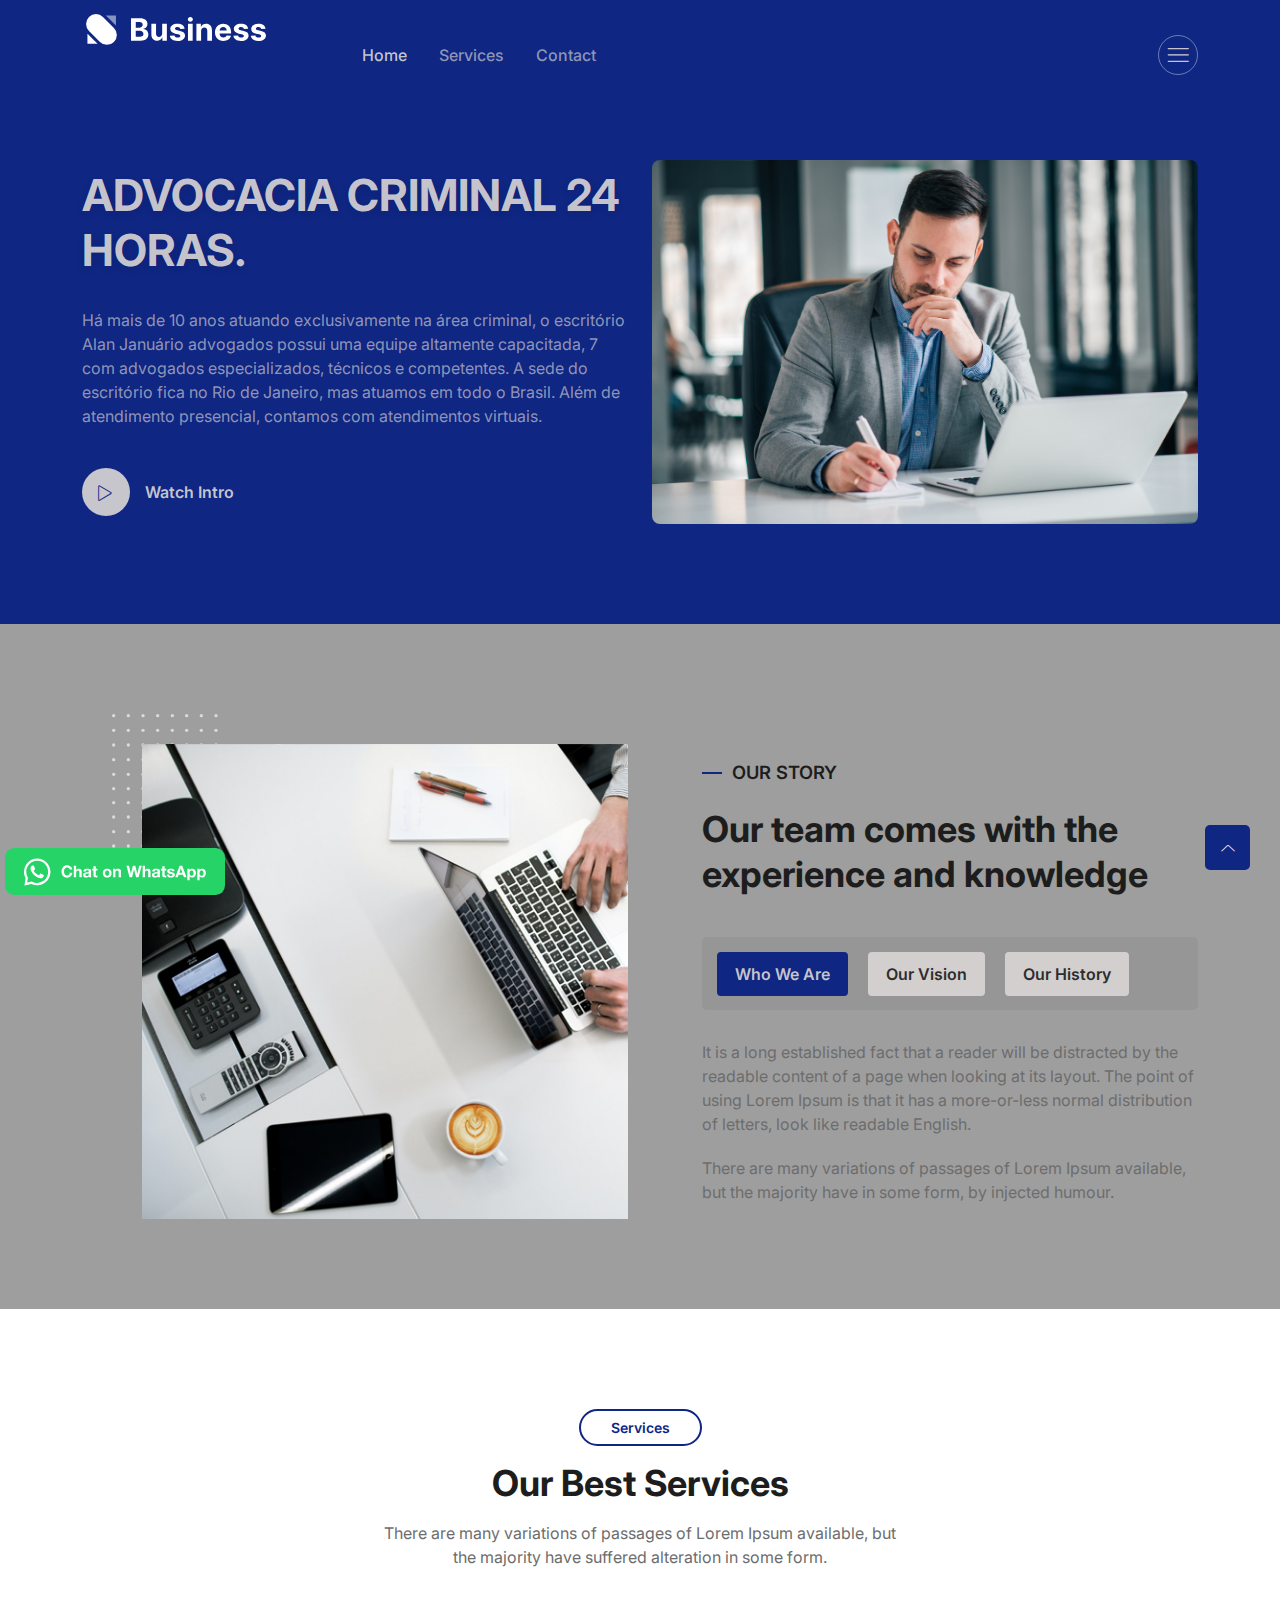
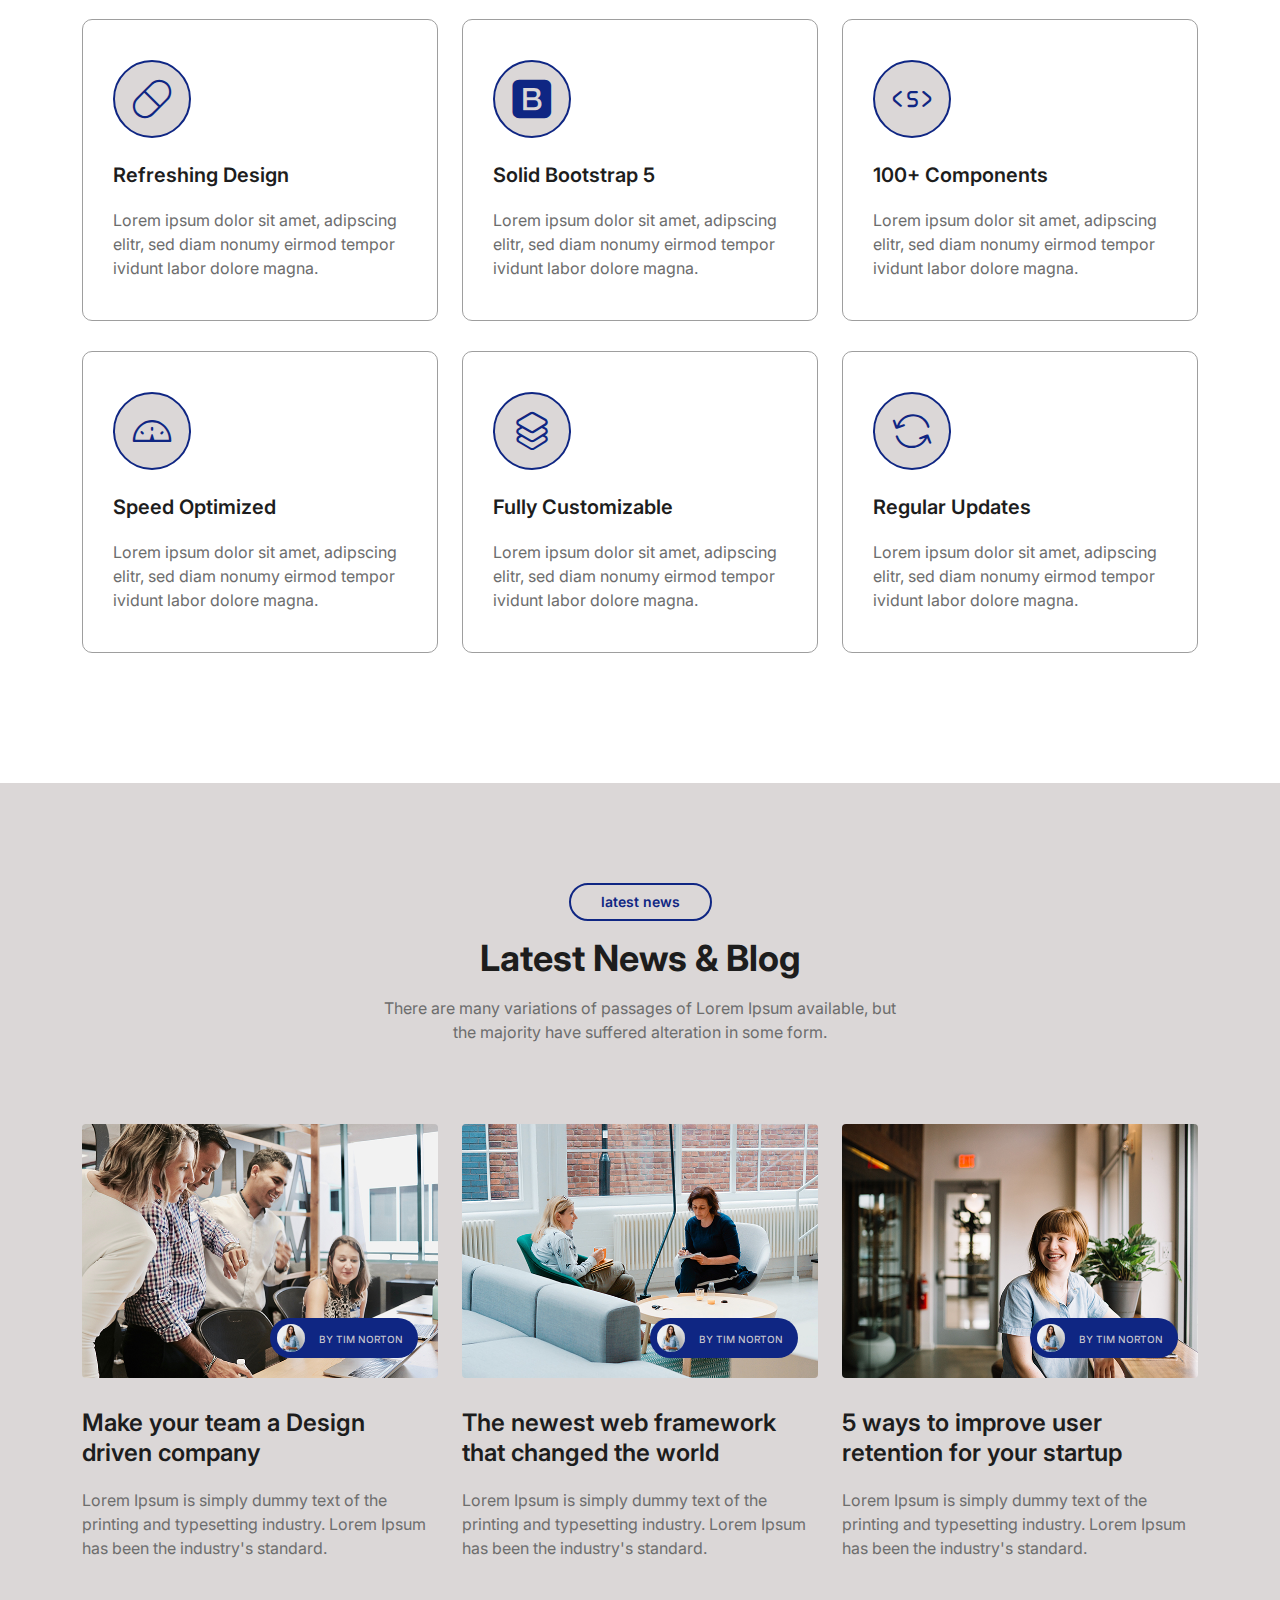
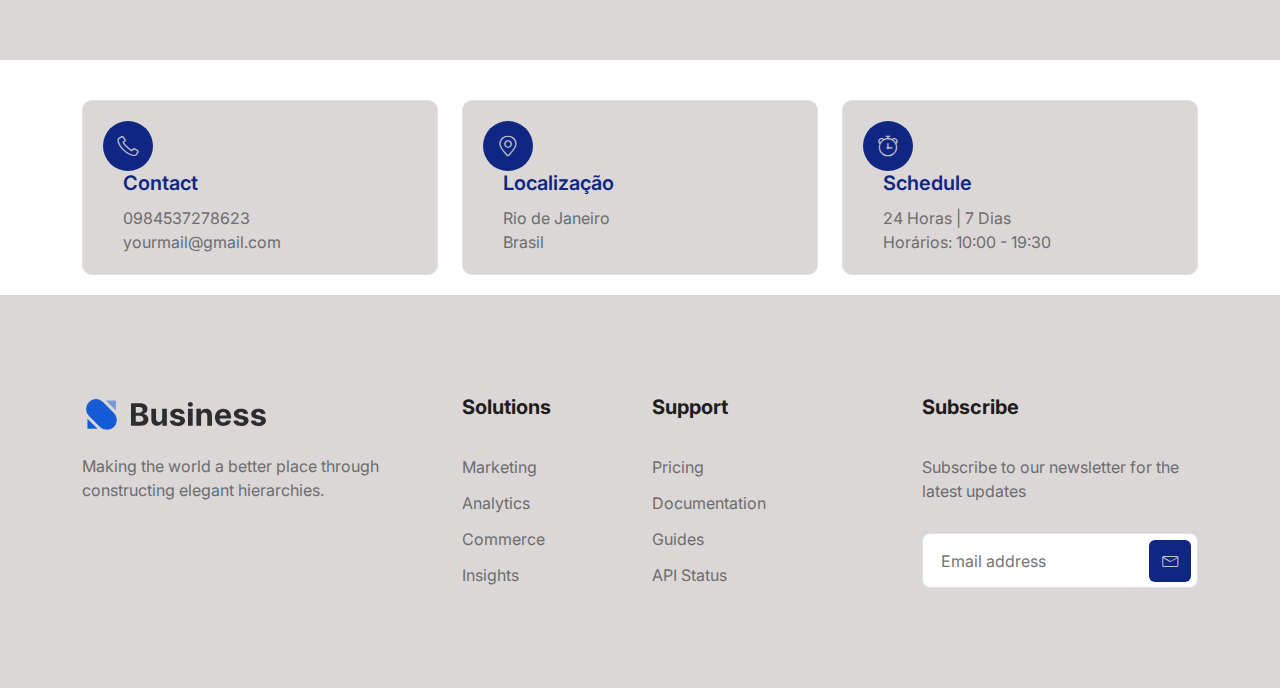
==== commit 2a192f17: "Changing ordenation on contact section" ====
--- a/index.html
+++ b/index.html
@@ -1,425 +1,525 @@
 <!DOCTYPE html>
 <html lang="en">
-
-<head>
-  <!--====== Required meta tags ======-->
-  <meta charset="utf-8" />
-  <meta http-equiv="x-ua-compatible" content="ie=edge" />
-  <meta name="description" content="" />
-  <meta name="viewport" content="width=device-width, initial-scale=1, shrink-to-fit=no" />
-
-  <!--====== Title ======-->
-  <title>Malony Cristian | Advogado Criminal</title>
-
-  <!--====== Favicon Icon ======-->
-  <link rel="shortcut icon" href="../assets/images/favicon.svg" type="image/svg" />
-
-  <!--====== Bootstrap css ======-->
-  <link rel="stylesheet" href="assets/css/bootstrap.min.css" />
-
-  <!--====== Line Icons css ======-->
-  <link rel="stylesheet" href="assets/css/lineicons.css" />
-
-  <!--====== Tiny Slider css ======-->
-  <link rel="stylesheet" href="assets/css/tiny-slider.css" />
-
-  <!--====== gLightBox css ======-->
-  <link rel="stylesheet" href="assets/css/glightbox.min.css" />
-
-  <link rel="stylesheet" href="style.css" />
-</head>
-
-<body>
-
-  <!--====== NAVBAR NINE PART START ======-->
-
-  <section class="navbar-area navbar-nine">
-    <div class="container">
-      <div class="row">
-        <div class="col-lg-12">
-          <nav class="navbar navbar-expand-lg">
-            <a class="section-title-five" href="index.html">
-              <img src="assets/images/white-logo.svg" alt="Logo" />
-            </a>
-            <button class="navbar-toggler" type="button" data-bs-toggle="collapse" data-bs-target="#navbarNine"
-              aria-controls="navbarNine" aria-expanded="false" aria-label="Toggle navigation">
-              <span class="toggler-icon"></span>
-              <span class="toggler-icon"></span>
-              <span class="toggler-icon"></span>
-            </button>
-
-            <div class="collapse navbar-collapse sub-menu-bar" id="navbarNine">
-              <ul class="navbar-nav me-auto">
-                <li class="nav-item">
-                  <a class="page-scroll active" href="#hero-area">Home</a>
-                </li>
-                <li class="nav-item">
-                  <a class="page-scroll" href="#services">Services</a>
-                </li>
-                <li class="nav-item">
-                  <a class="page-scroll" href="#contact">Contact</a>
-                </li>
-              </ul>
-            </div>
-
-            <div class="navbar-btn d-none d-lg-inline-block">
-              <a class="menu-bar" href="#side-menu-left"><i class="lni lni-menu"></i></a>
-            </div>
-          </nav>
-          <!-- navbar -->
-        </div>
-      </div>
-      <!-- row -->
-    </div>
-    <!-- container -->
-  </section>
-
-  <!--====== NAVBAR NINE PART ENDS ======-->
-
-  <!--====== SIDEBAR PART START ======-->
-
-  <div class="sidebar-left">
-    <div class="sidebar-close">
-      <a class="close" href="#close"><i class="lni lni-close"></i></a>
-    </div>
-    <div class="sidebar-content">
-      <div class="sidebar-logo">
-        <a href="index.html"><img src="assets/images/logo.svg" alt="Logo" /></a>
-      </div>
-      <p class="text">Lorem ipsum dolor sit amet adipisicing elit. Sapiente fuga nisi rerum iusto intro.</p>
-      <!-- logo -->
-      <div class="sidebar-menu">
-        <h5 class="menu-title">Quick Links</h5>
-        <ul>
-          <li><a href="javascript:void(0)">About Us</a></li>
-          <li><a href="javascript:void(0)">Our Team</a></li>
-          <li><a href="javascript:void(0)">Latest News</a></li>
-          <li><a href="javascript:void(0)">Contact Us</a></li>
-        </ul>
-      </div>
-      <!-- menu -->
-      <div class="sidebar-social align-items-center justify-content-center">
-        <h5 class="social-title">Follow Us On</h5>
-        <ul>
-          <li>
-            <a href="javascript:void(0)"><i class="lni lni-facebook-filled"></i></a>
-          </li>
-          <li>
-            <a href="javascript:void(0)"><i class="lni lni-twitter-original"></i></a>
-          </li>
-          <li>
-            <a href="javascript:void(0)"><i class="lni lni-linkedin-original"></i></a>
-          </li>
-          <li>
-            <a href="javascript:void(0)"><i class="lni lni-youtube"></i></a>
-          </li>
-        </ul>
-      </div>
-      <!-- sidebar social -->
-    </div>
-    <!-- content -->
-  </div>
-  <div class="overlay-left"></div>
-
-  <!--====== SIDEBAR PART ENDS ======-->
-
-  <!-- Start header Area -->
-  <section id="lawyer-area" class="header-area header-eight">
-    <div class="container">
-      <div class="row align-items-center">
-        <div class="col-lg-6 col-md-12 col-12">
-          <div class="header-content">
-            <h1>ADVOCACIA CRIMINAL 24 HORAS.</h1>
-            <p>
-              Há mais de 10 anos atuando exclusivamente na área criminal, 
-              o escritório Alan Januário advogados possui uma equipe altamente capacitada,
-              7 com advogados especializados, técnicos e competentes. 
-              A sede do escritório fica no Rio de Janeiro, mas atuamos em todo o Brasil. 
-              Além de atendimento presencial, contamos com atendimentos virtuais.
-            </p>
-            <div class="button">
-              <a href="https://www.youtube.com/watch?v=r44RKWyfcFw&fbclid=IwAR21beSJORalzmzokxDRcGfkZA1AtRTE__l5N4r09HcGS5Y6vOluyouM9EM"
-                class="glightbox video-button">
-                <span class="btn icon-btn rounded-full">
-                  <i class="lni lni-play"></i>
-                </span>
-                <span class="text">Watch Intro</span>
-              </a>
-            </div>
-          </div>
-        </div>
-        <div class="col-lg-6 col-md-12 col-12">
-          <div class="header-image">
-            <img src="assets/images/header/advogado.jpg" alt="#" />
-          </div>
-        </div>
-      </div>
-    </div>
-  </section>
-  <!-- End header Area -->
-
-  <!--====== ABOUT FIVE PART START ======-->
-
-  <section class="about-area about-five">
-    <div class="container">
-      <div class="row align-items-center">
-        <div class="col-lg-6 col-12">
-          <div class="about-image-five">
-            <svg class="shape" width="106" height="134" viewBox="0 0 106 134" fill="none"
-              xmlns="http://www.w3.org/2000/svg">
-              <circle cx="1.66654" cy="1.66679" r="1.66667" fill="#DADAD6" />
-              <circle cx="1.66654" cy="16.3335" r="1.66667" fill="#DADADA" />
-              <circle cx="1.66654" cy="31.0001" r="1.66667" fill="#DADADA" />
-              <circle cx="1.66654" cy="45.6668" r="1.66667" fill="#DADADA" />
-              <circle cx="1.66654" cy="60.3335" r="1.66667" fill="#DADADA" />
-              <circle cx="1.66654" cy="88.6668" r="1.66667" fill="#DADADA" />
-              <circle cx="1.66654" cy="117.667" r="1.66667" fill="#DADADA" />
-              <circle cx="1.66654" cy="74.6668" r="1.66667" fill="#DADADA" />
-              <circle cx="1.66654" cy="103" r="1.66667" fill="#DADADA" />
-              <circle cx="1.66654" cy="132" r="1.66667" fill="#DADADA" />
-              <circle cx="16.3333" cy="1.66679" r="1.66667" fill="#DADADA" />
-              <circle cx="16.3333" cy="16.3335" r="1.66667" fill="#DADADA" />
-              <circle cx="16.3333" cy="31.0001" r="1.66667" fill="#DADADA" />
-              <circle cx="16.3333" cy="45.6668" r="1.66667" fill="#DADADA" />
-              <circle cx="16.333" cy="60.3335" r="1.66667" fill="#DADADA" />
-              <circle cx="16.333" cy="88.6668" r="1.66667" fill="#DADADA" />
-              <circle cx="16.333" cy="117.667" r="1.66667" fill="#DADADA" />
-              <circle cx="16.333" cy="74.6668" r="1.66667" fill="#DADADA" />
-              <circle cx="16.333" cy="103" r="1.66667" fill="#DADADA" />
-              <circle cx="16.333" cy="132" r="1.66667" fill="#DADADA" />
-              <circle cx="30.9998" cy="1.66679" r="1.66667" fill="#DADADA" />
-              <circle cx="74.6665" cy="1.66679" r="1.66667" fill="#DADADA" />
-              <circle cx="30.9998" cy="16.3335" r="1.66667" fill="#DADADA" />
-              <circle cx="74.6665" cy="16.3335" r="1.66667" fill="#DADADA" />
-              <circle cx="30.9998" cy="31.0001" r="1.66667" fill="#DADADA" />
-              <circle cx="74.6665" cy="31.0001" r="1.66667" fill="#DADADA" />
-              <circle cx="30.9998" cy="45.6668" r="1.66667" fill="#DADADA" />
-              <circle cx="74.6665" cy="45.6668" r="1.66667" fill="#DADADA" />
-              <circle cx="31" cy="60.3335" r="1.66667" fill="#DADADA" />
-              <circle cx="74.6668" cy="60.3335" r="1.66667" fill="#DADADA" />
-              <circle cx="31" cy="88.6668" r="1.66667" fill="#DADADA" />
-              <circle cx="74.6668" cy="88.6668" r="1.66667" fill="#DADADA" />
-              <circle cx="31" cy="117.667" r="1.66667" fill="#DADADA" />
-              <circle cx="74.6668" cy="117.667" r="1.66667" fill="#DADADA" />
-              <circle cx="31" cy="74.6668" r="1.66667" fill="#DADADA" />
-              <circle cx="74.6668" cy="74.6668" r="1.66667" fill="#DADADA" />
-              <circle cx="31" cy="103" r="1.66667" fill="#DADADA" />
-              <circle cx="74.6668" cy="103" r="1.66667" fill="#DADADA" />
-              <circle cx="31" cy="132" r="1.66667" fill="#DADADA" />
-              <circle cx="74.6668" cy="132" r="1.66667" fill="#DADADA" />
-              <circle cx="45.6665" cy="1.66679" r="1.66667" fill="#DADADA" />
-              <circle cx="89.3333" cy="1.66679" r="1.66667" fill="#DADADA" />
-              <circle cx="45.6665" cy="16.3335" r="1.66667" fill="#DADADA" />
-              <circle cx="89.3333" cy="16.3335" r="1.66667" fill="#DADADA" />
-              <circle cx="45.6665" cy="31.0001" r="1.66667" fill="#DADADA" />
-              <circle cx="89.3333" cy="31.0001" r="1.66667" fill="#DADADA" />
-              <circle cx="45.6665" cy="45.6668" r="1.66667" fill="#DADADA" />
-              <circle cx="89.3333" cy="45.6668" r="1.66667" fill="#DADADA" />
-              <circle cx="45.6665" cy="60.3335" r="1.66667" fill="#DADADA" />
-              <circle cx="89.3333" cy="60.3335" r="1.66667" fill="#DADADA" />
-              <circle cx="45.6665" cy="88.6668" r="1.66667" fill="#DADADA" />
-              <circle cx="89.3333" cy="88.6668" r="1.66667" fill="#DADADA" />
-              <circle cx="45.6665" cy="117.667" r="1.66667" fill="#DADADA" />
-              <circle cx="89.3333" cy="117.667" r="1.66667" fill="#DADADA" />
-              <circle cx="45.6665" cy="74.6668" r="1.66667" fill="#DADADA" />
-              <circle cx="89.3333" cy="74.6668" r="1.66667" fill="#DADADA" />
-              <circle cx="45.6665" cy="103" r="1.66667" fill="#DADADA" />
-              <circle cx="89.3333" cy="103" r="1.66667" fill="#DADADA" />
-              <circle cx="45.6665" cy="132" r="1.66667" fill="#DADADA" />
-              <circle cx="89.3333" cy="132" r="1.66667" fill="#DADADA" />
-              <circle cx="60.3333" cy="1.66679" r="1.66667" fill="#DADADA" />
-              <circle cx="104" cy="1.66679" r="1.66667" fill="#DADADA" />
-              <circle cx="60.3333" cy="16.3335" r="1.66667" fill="#DADADA" />
-              <circle cx="104" cy="16.3335" r="1.66667" fill="#DADADA" />
-              <circle cx="60.3333" cy="31.0001" r="1.66667" fill="#DADADA" />
-              <circle cx="104" cy="31.0001" r="1.66667" fill="#DADADA" />
-              <circle cx="60.3333" cy="45.6668" r="1.66667" fill="#DADADA" />
-              <circle cx="104" cy="45.6668" r="1.66667" fill="#DADADA" />
-              <circle cx="60.333" cy="60.3335" r="1.66667" fill="#DADADA" />
-              <circle cx="104" cy="60.3335" r="1.66667" fill="#DADADA" />
-              <circle cx="60.333" cy="88.6668" r="1.66667" fill="#DADADA" />
-              <circle cx="104" cy="88.6668" r="1.66667" fill="#DADADA" />
-              <circle cx="60.333" cy="117.667" r="1.66667" fill="#DADADA" />
-              <circle cx="104" cy="117.667" r="1.66667" fill="#DADADA" />
-              <circle cx="60.333" cy="74.6668" r="1.66667" fill="#DADADA" />
-              <circle cx="104" cy="74.6668" r="1.66667" fill="#DADADA" />
-              <circle cx="60.333" cy="103" r="1.66667" fill="#DADADA" />
-              <circle cx="104" cy="103" r="1.66667" fill="#DADADA" />
-              <circle cx="60.333" cy="132" r="1.66667" fill="#DADADA" />
-              <circle cx="104" cy="132" r="1.66667" fill="#DADADA" />
-            </svg>
-            <img src="assets/images/about/about-img1.jpg" alt="about" />
-          </div>
-        </div>
-        <div class="col-lg-6 col-12">
-          <div class="about-five-content">
-            <h6 class="small-title text-lg">OUR STORY</h6>
-            <h2 class="main-title fw-bold">Our team comes with the experience and knowledge</h2>
-            <div class="about-five-tab">
-              <nav>
-                <div class="nav nav-tabs" id="nav-tab" role="tablist">
-                  <button class="nav-link active" id="nav-who-tab" data-bs-toggle="tab" data-bs-target="#nav-who"
-                    type="button" role="tab" aria-controls="nav-who" aria-selected="true">Who We Are</button>
-                  <button class="nav-link" id="nav-vision-tab" data-bs-toggle="tab" data-bs-target="#nav-vision"
-                    type="button" role="tab" aria-controls="nav-vision" aria-selected="false">our Vision</button>
-                  <button class="nav-link" id="nav-history-tab" data-bs-toggle="tab" data-bs-target="#nav-history"
-                    type="button" role="tab" aria-controls="nav-history" aria-selected="false">our History</button>
-                </div>
-              </nav>
-              <div class="tab-content" id="nav-tabContent">
-                <div class="tab-pane fade show active" id="nav-who" role="tabpanel" aria-labelledby="nav-who-tab">
-                  <p>It is a long established fact that a reader will be distracted by the readable content of a page
-                    when
-                    looking at its layout. The point of using Lorem Ipsum is that it has a more-or-less normal
-                    distribution of letters, look like readable English.</p>
-                  <p>There are many variations of passages of Lorem Ipsum available, but the majority have in some
-                    form,
-                    by injected humour.</p>
-                </div>
-                <div class="tab-pane fade" id="nav-vision" role="tabpanel" aria-labelledby="nav-vision-tab">
-                  <p>It is a long established fact that a reader will be distracted by the readable content of a page
-                    when
-                    looking at its layout. The point of using Lorem Ipsum is that it has a more-or-less normal
-                    distribution of letters, look like readable English.</p>
-                  <p>There are many variations of passages of Lorem Ipsum available, but the majority have in some
-                    form,
-                    by injected humour.</p>
-                </div>
-                <div class="tab-pane fade" id="nav-history" role="tabpanel" aria-labelledby="nav-history-tab">
-                  <p>It is a long established fact that a reader will be distracted by the readable content of a page
-                    when
-                    looking at its layout. The point of using Lorem Ipsum is that it has a more-or-less normal
-                    distribution of letters, look like readable English.</p>
-                  <p>There are many variations of passages of Lorem Ipsum available, but the majority have in some
-                    form,
-                    by injected humour.</p>
-                </div>
-              </div>
-            </div>
-          </div>
-        </div>
-      </div>
-    </div>
-    <!-- container -->
-  </section>
-
-  <!--====== ABOUT FIVE PART ENDS ======-->
-
-  <!-- ===== service-area start ===== -->
-  <section id="services" class="services-area services-eight">
-    <!--======  Start Section Title Five ======-->
-    <div class="section-title-five">
+  <head>
+    <!--====== Required meta tags ======-->
+    <meta charset="utf-8" />
+    <meta http-equiv="x-ua-compatible" content="ie=edge" />
+    <meta name="description" content="" />
+    <meta
+      name="viewport"
+      content="width=device-width, initial-scale=1, shrink-to-fit=no"
+    />
+
+    <!--====== Title ======-->
+    <title>Malony Cristian | Advogado Criminal</title>
+
+    <!--====== Favicon Icon ======-->
+    <link
+      rel="shortcut icon"
+      href="../assets/images/favicon.svg"
+      type="image/svg"
+    />
+
+    <!--====== Bootstrap css ======-->
+    <link rel="stylesheet" href="assets/css/bootstrap.min.css" />
+
+    <!--====== Line Icons css ======-->
+    <link rel="stylesheet" href="assets/css/lineicons.css" />
+
+    <!--====== Tiny Slider css ======-->
+    <link rel="stylesheet" href="assets/css/tiny-slider.css" />
+
+    <!--====== gLightBox css ======-->
+    <link rel="stylesheet" href="assets/css/glightbox.min.css" />
+
+    <link rel="stylesheet" href="style.css" />
+  </head>
+
+  <body>
+    <!--====== NAVBAR NINE PART START ======-->
+
+    <section class="navbar-area navbar-nine">
       <div class="container">
         <div class="row">
-          <div class="col-12">
-            <div class="content">
-              <h6>Services</h6>
-              <h2 class="fw-bold">Our Best Services</h2>
+          <div class="col-lg-12">
+            <nav class="navbar navbar-expand-lg">
+              <a class="section-title-five" href="index.html">
+                <img src="assets/images/white-logo.svg" alt="Logo" />
+              </a>
+              <button
+                class="navbar-toggler"
+                type="button"
+                data-bs-toggle="collapse"
+                data-bs-target="#navbarNine"
+                aria-controls="navbarNine"
+                aria-expanded="false"
+                aria-label="Toggle navigation"
+              >
+                <span class="toggler-icon"></span>
+                <span class="toggler-icon"></span>
+                <span class="toggler-icon"></span>
+              </button>
+
+              <div
+                class="collapse navbar-collapse sub-menu-bar"
+                id="navbarNine"
+              >
+                <ul class="navbar-nav me-auto">
+                  <li class="nav-item">
+                    <a class="page-scroll active" href="#hero-area">Home</a>
+                  </li>
+                  <li class="nav-item">
+                    <a class="page-scroll" href="#services">Services</a>
+                  </li>
+                  <li class="nav-item">
+                    <a class="page-scroll" href="#contact">Contact</a>
+                  </li>
+                </ul>
+              </div>
+
+              <div class="navbar-btn d-none d-lg-inline-block">
+                <a class="menu-bar" href="#side-menu-left"
+                  ><i class="lni lni-menu"></i
+                ></a>
+              </div>
+            </nav>
+            <!-- navbar -->
+          </div>
+        </div>
+        <!-- row -->
+      </div>
+      <!-- container -->
+    </section>
+
+    <!--====== NAVBAR NINE PART ENDS ======-->
+
+    <!--====== SIDEBAR PART START ======-->
+
+    <div class="sidebar-left">
+      <div class="sidebar-close">
+        <a class="close" href="#close"><i class="lni lni-close"></i></a>
+      </div>
+      <div class="sidebar-content">
+        <div class="sidebar-logo">
+          <a href="index.html"
+            ><img src="assets/images/logo.svg" alt="Logo"
+          /></a>
+        </div>
+        <p class="text">
+          Lorem ipsum dolor sit amet adipisicing elit. Sapiente fuga nisi rerum
+          iusto intro.
+        </p>
+        <!-- logo -->
+        <div class="sidebar-menu">
+          <h5 class="menu-title">Quick Links</h5>
+          <ul>
+            <li><a href="javascript:void(0)">About Us</a></li>
+            <li><a href="javascript:void(0)">Our Team</a></li>
+            <li><a href="javascript:void(0)">Latest News</a></li>
+            <li><a href="javascript:void(0)">Contact Us</a></li>
+          </ul>
+        </div>
+        <!-- menu -->
+        <div class="sidebar-social align-items-center justify-content-center">
+          <h5 class="social-title">Follow Us On</h5>
+          <ul>
+            <li>
+              <a href="javascript:void(0)"
+                ><i class="lni lni-facebook-filled"></i
+              ></a>
+            </li>
+            <li>
+              <a href="javascript:void(0)"
+                ><i class="lni lni-twitter-original"></i
+              ></a>
+            </li>
+            <li>
+              <a href="javascript:void(0)"
+                ><i class="lni lni-linkedin-original"></i
+              ></a>
+            </li>
+            <li>
+              <a href="javascript:void(0)"><i class="lni lni-youtube"></i></a>
+            </li>
+          </ul>
+        </div>
+        <!-- sidebar social -->
+      </div>
+      <!-- content -->
+    </div>
+    <div class="overlay-left"></div>
+
+    <!--====== SIDEBAR PART ENDS ======-->
+
+    <!-- Start header Area -->
+    <section id="lawyer-area" class="header-area header-eight">
+      <div class="container">
+        <div class="row align-items-center">
+          <div class="col-lg-6 col-md-12 col-12">
+            <div class="header-content">
+              <h1>ADVOCACIA CRIMINAL 24 HORAS.</h1>
               <p>
-                There are many variations of passages of Lorem Ipsum available,
-                but the majority have suffered alteration in some form.
+                Há mais de 10 anos atuando exclusivamente na área criminal, o
+                escritório Alan Januário advogados possui uma equipe altamente
+                capacitada, 7 com advogados especializados, técnicos e
+                competentes. A sede do escritório fica no Rio de Janeiro, mas
+                atuamos em todo o Brasil. Além de atendimento presencial,
+                contamos com atendimentos virtuais.
               </p>
-            </div>
-          </div>
-        </div>
-        <!-- row -->
+              <div class="button">
+                <a
+                  href="https://www.youtube.com/watch?v=r44RKWyfcFw&fbclid=IwAR21beSJORalzmzokxDRcGfkZA1AtRTE__l5N4r09HcGS5Y6vOluyouM9EM"
+                  class="glightbox video-button"
+                >
+                  <span class="btn icon-btn rounded-full">
+                    <i class="lni lni-play"></i>
+                  </span>
+                  <span class="text">Watch Intro</span>
+                </a>
+              </div>
+            </div>
+          </div>
+          <div class="col-lg-6 col-md-12 col-12">
+            <div class="header-image">
+              <img src="assets/images/header/advogado.jpg" alt="#" />
+            </div>
+          </div>
+        </div>
+      </div>
+    </section>
+    <!-- End header Area -->
+
+    <!--====== ABOUT FIVE PART START ======-->
+
+    <section class="about-area about-five">
+      <div class="container">
+        <div class="row align-items-center">
+          <div class="col-lg-6 col-12">
+            <div class="about-image-five">
+              <svg
+                class="shape"
+                width="106"
+                height="134"
+                viewBox="0 0 106 134"
+                fill="none"
+                xmlns="http://www.w3.org/2000/svg"
+              >
+                <circle cx="1.66654" cy="1.66679" r="1.66667" fill="#DADAD6" />
+                <circle cx="1.66654" cy="16.3335" r="1.66667" fill="#DADADA" />
+                <circle cx="1.66654" cy="31.0001" r="1.66667" fill="#DADADA" />
+                <circle cx="1.66654" cy="45.6668" r="1.66667" fill="#DADADA" />
+                <circle cx="1.66654" cy="60.3335" r="1.66667" fill="#DADADA" />
+                <circle cx="1.66654" cy="88.6668" r="1.66667" fill="#DADADA" />
+                <circle cx="1.66654" cy="117.667" r="1.66667" fill="#DADADA" />
+                <circle cx="1.66654" cy="74.6668" r="1.66667" fill="#DADADA" />
+                <circle cx="1.66654" cy="103" r="1.66667" fill="#DADADA" />
+                <circle cx="1.66654" cy="132" r="1.66667" fill="#DADADA" />
+                <circle cx="16.3333" cy="1.66679" r="1.66667" fill="#DADADA" />
+                <circle cx="16.3333" cy="16.3335" r="1.66667" fill="#DADADA" />
+                <circle cx="16.3333" cy="31.0001" r="1.66667" fill="#DADADA" />
+                <circle cx="16.3333" cy="45.6668" r="1.66667" fill="#DADADA" />
+                <circle cx="16.333" cy="60.3335" r="1.66667" fill="#DADADA" />
+                <circle cx="16.333" cy="88.6668" r="1.66667" fill="#DADADA" />
+                <circle cx="16.333" cy="117.667" r="1.66667" fill="#DADADA" />
+                <circle cx="16.333" cy="74.6668" r="1.66667" fill="#DADADA" />
+                <circle cx="16.333" cy="103" r="1.66667" fill="#DADADA" />
+                <circle cx="16.333" cy="132" r="1.66667" fill="#DADADA" />
+                <circle cx="30.9998" cy="1.66679" r="1.66667" fill="#DADADA" />
+                <circle cx="74.6665" cy="1.66679" r="1.66667" fill="#DADADA" />
+                <circle cx="30.9998" cy="16.3335" r="1.66667" fill="#DADADA" />
+                <circle cx="74.6665" cy="16.3335" r="1.66667" fill="#DADADA" />
+                <circle cx="30.9998" cy="31.0001" r="1.66667" fill="#DADADA" />
+                <circle cx="74.6665" cy="31.0001" r="1.66667" fill="#DADADA" />
+                <circle cx="30.9998" cy="45.6668" r="1.66667" fill="#DADADA" />
+                <circle cx="74.6665" cy="45.6668" r="1.66667" fill="#DADADA" />
+                <circle cx="31" cy="60.3335" r="1.66667" fill="#DADADA" />
+                <circle cx="74.6668" cy="60.3335" r="1.66667" fill="#DADADA" />
+                <circle cx="31" cy="88.6668" r="1.66667" fill="#DADADA" />
+                <circle cx="74.6668" cy="88.6668" r="1.66667" fill="#DADADA" />
+                <circle cx="31" cy="117.667" r="1.66667" fill="#DADADA" />
+                <circle cx="74.6668" cy="117.667" r="1.66667" fill="#DADADA" />
+                <circle cx="31" cy="74.6668" r="1.66667" fill="#DADADA" />
+                <circle cx="74.6668" cy="74.6668" r="1.66667" fill="#DADADA" />
+                <circle cx="31" cy="103" r="1.66667" fill="#DADADA" />
+                <circle cx="74.6668" cy="103" r="1.66667" fill="#DADADA" />
+                <circle cx="31" cy="132" r="1.66667" fill="#DADADA" />
+                <circle cx="74.6668" cy="132" r="1.66667" fill="#DADADA" />
+                <circle cx="45.6665" cy="1.66679" r="1.66667" fill="#DADADA" />
+                <circle cx="89.3333" cy="1.66679" r="1.66667" fill="#DADADA" />
+                <circle cx="45.6665" cy="16.3335" r="1.66667" fill="#DADADA" />
+                <circle cx="89.3333" cy="16.3335" r="1.66667" fill="#DADADA" />
+                <circle cx="45.6665" cy="31.0001" r="1.66667" fill="#DADADA" />
+                <circle cx="89.3333" cy="31.0001" r="1.66667" fill="#DADADA" />
+                <circle cx="45.6665" cy="45.6668" r="1.66667" fill="#DADADA" />
+                <circle cx="89.3333" cy="45.6668" r="1.66667" fill="#DADADA" />
+                <circle cx="45.6665" cy="60.3335" r="1.66667" fill="#DADADA" />
+                <circle cx="89.3333" cy="60.3335" r="1.66667" fill="#DADADA" />
+                <circle cx="45.6665" cy="88.6668" r="1.66667" fill="#DADADA" />
+                <circle cx="89.3333" cy="88.6668" r="1.66667" fill="#DADADA" />
+                <circle cx="45.6665" cy="117.667" r="1.66667" fill="#DADADA" />
+                <circle cx="89.3333" cy="117.667" r="1.66667" fill="#DADADA" />
+                <circle cx="45.6665" cy="74.6668" r="1.66667" fill="#DADADA" />
+                <circle cx="89.3333" cy="74.6668" r="1.66667" fill="#DADADA" />
+                <circle cx="45.6665" cy="103" r="1.66667" fill="#DADADA" />
+                <circle cx="89.3333" cy="103" r="1.66667" fill="#DADADA" />
+                <circle cx="45.6665" cy="132" r="1.66667" fill="#DADADA" />
+                <circle cx="89.3333" cy="132" r="1.66667" fill="#DADADA" />
+                <circle cx="60.3333" cy="1.66679" r="1.66667" fill="#DADADA" />
+                <circle cx="104" cy="1.66679" r="1.66667" fill="#DADADA" />
+                <circle cx="60.3333" cy="16.3335" r="1.66667" fill="#DADADA" />
+                <circle cx="104" cy="16.3335" r="1.66667" fill="#DADADA" />
+                <circle cx="60.3333" cy="31.0001" r="1.66667" fill="#DADADA" />
+                <circle cx="104" cy="31.0001" r="1.66667" fill="#DADADA" />
+                <circle cx="60.3333" cy="45.6668" r="1.66667" fill="#DADADA" />
+                <circle cx="104" cy="45.6668" r="1.66667" fill="#DADADA" />
+                <circle cx="60.333" cy="60.3335" r="1.66667" fill="#DADADA" />
+                <circle cx="104" cy="60.3335" r="1.66667" fill="#DADADA" />
+                <circle cx="60.333" cy="88.6668" r="1.66667" fill="#DADADA" />
+                <circle cx="104" cy="88.6668" r="1.66667" fill="#DADADA" />
+                <circle cx="60.333" cy="117.667" r="1.66667" fill="#DADADA" />
+                <circle cx="104" cy="117.667" r="1.66667" fill="#DADADA" />
+                <circle cx="60.333" cy="74.6668" r="1.66667" fill="#DADADA" />
+                <circle cx="104" cy="74.6668" r="1.66667" fill="#DADADA" />
+                <circle cx="60.333" cy="103" r="1.66667" fill="#DADADA" />
+                <circle cx="104" cy="103" r="1.66667" fill="#DADADA" />
+                <circle cx="60.333" cy="132" r="1.66667" fill="#DADADA" />
+                <circle cx="104" cy="132" r="1.66667" fill="#DADADA" />
+              </svg>
+              <img src="assets/images/about/about-img1.jpg" alt="about" />
+            </div>
+          </div>
+          <div class="col-lg-6 col-12">
+            <div class="about-five-content">
+              <h6 class="small-title text-lg">OUR STORY</h6>
+              <h2 class="main-title fw-bold">
+                Our team comes with the experience and knowledge
+              </h2>
+              <div class="about-five-tab">
+                <nav>
+                  <div class="nav nav-tabs" id="nav-tab" role="tablist">
+                    <button
+                      class="nav-link active"
+                      id="nav-who-tab"
+                      data-bs-toggle="tab"
+                      data-bs-target="#nav-who"
+                      type="button"
+                      role="tab"
+                      aria-controls="nav-who"
+                      aria-selected="true"
+                    >
+                      Who We Are
+                    </button>
+                    <button
+                      class="nav-link"
+                      id="nav-vision-tab"
+                      data-bs-toggle="tab"
+                      data-bs-target="#nav-vision"
+                      type="button"
+                      role="tab"
+                      aria-controls="nav-vision"
+                      aria-selected="false"
+                    >
+                      our Vision
+                    </button>
+                    <button
+                      class="nav-link"
+                      id="nav-history-tab"
+                      data-bs-toggle="tab"
+                      data-bs-target="#nav-history"
+                      type="button"
+                      role="tab"
+                      aria-controls="nav-history"
+                      aria-selected="false"
+                    >
+                      our History
+                    </button>
+                  </div>
+                </nav>
+                <div class="tab-content" id="nav-tabContent">
+                  <div
+                    class="tab-pane fade show active"
+                    id="nav-who"
+                    role="tabpanel"
+                    aria-labelledby="nav-who-tab"
+                  >
+                    <p>
+                      It is a long established fact that a reader will be
+                      distracted by the readable content of a page when looking
+                      at its layout. The point of using Lorem Ipsum is that it
+                      has a more-or-less normal distribution of letters, look
+                      like readable English.
+                    </p>
+                    <p>
+                      There are many variations of passages of Lorem Ipsum
+                      available, but the majority have in some form, by injected
+                      humour.
+                    </p>
+                  </div>
+                  <div
+                    class="tab-pane fade"
+                    id="nav-vision"
+                    role="tabpanel"
+                    aria-labelledby="nav-vision-tab"
+                  >
+                    <p>
+                      It is a long established fact that a reader will be
+                      distracted by the readable content of a page when looking
+                      at its layout. The point of using Lorem Ipsum is that it
+                      has a more-or-less normal distribution of letters, look
+                      like readable English.
+                    </p>
+                    <p>
+                      There are many variations of passages of Lorem Ipsum
+                      available, but the majority have in some form, by injected
+                      humour.
+                    </p>
+                  </div>
+                  <div
+                    class="tab-pane fade"
+                    id="nav-history"
+                    role="tabpanel"
+                    aria-labelledby="nav-history-tab"
+                  >
+                    <p>
+                      It is a long established fact that a reader will be
+                      distracted by the readable content of a page when looking
+                      at its layout. The point of using Lorem Ipsum is that it
+                      has a more-or-less normal distribution of letters, look
+                      like readable English.
+                    </p>
+                    <p>
+                      There are many variations of passages of Lorem Ipsum
+                      available, but the majority have in some form, by injected
+                      humour.
+                    </p>
+                  </div>
+                </div>
+              </div>
+            </div>
+          </div>
+        </div>
       </div>
       <!-- container -->
-    </div>
-    <!--======  End Section Title Five ======-->
-    <div class="container">
-      <div class="row">
-        <div class="col-lg-4 col-md-6">
-          <div class="single-services">
-            <div class="service-icon">
-              <i class="lni lni-capsule"></i>
-            </div>
-            <div class="service-content">
-              <h4>Refreshing Design</h4>
-              <p>
-                Lorem ipsum dolor sit amet, adipscing elitr, sed diam nonumy
-                eirmod tempor ividunt labor dolore magna.
-              </p>
-            </div>
-          </div>
-        </div>
-        <div class="col-lg-4 col-md-6">
-          <div class="single-services">
-            <div class="service-icon">
-              <i class="lni lni-bootstrap"></i>
-            </div>
-            <div class="service-content">
-              <h4>Solid Bootstrap 5</h4>
-              <p>
-                Lorem ipsum dolor sit amet, adipscing elitr, sed diam nonumy
-                eirmod tempor ividunt labor dolore magna.
-              </p>
-            </div>
-          </div>
-        </div>
-        <div class="col-lg-4 col-md-6">
-          <div class="single-services">
-            <div class="service-icon">
-              <i class="lni lni-shortcode"></i>
-            </div>
-            <div class="service-content">
-              <h4>100+ Components</h4>
-              <p>
-                Lorem ipsum dolor sit amet, adipscing elitr, sed diam nonumy
-                eirmod tempor ividunt labor dolore magna.
-              </p>
-            </div>
-          </div>
-        </div>
-        <div class="col-lg-4 col-md-6">
-          <div class="single-services">
-            <div class="service-icon">
-              <i class="lni lni-dashboard"></i>
-            </div>
-            <div class="service-content">
-              <h4>Speed Optimized</h4>
-              <p>
-                Lorem ipsum dolor sit amet, adipscing elitr, sed diam nonumy
-                eirmod tempor ividunt labor dolore magna.
-              </p>
-            </div>
-          </div>
-        </div>
-        <div class="col-lg-4 col-md-6">
-          <div class="single-services">
-            <div class="service-icon">
-              <i class="lni lni-layers"></i>
-            </div>
-            <div class="service-content">
-              <h4>Fully Customizable</h4>
-              <p>
-                Lorem ipsum dolor sit amet, adipscing elitr, sed diam nonumy
-                eirmod tempor ividunt labor dolore magna.
-              </p>
-            </div>
-          </div>
-        </div>
-        <div class="col-lg-4 col-md-6">
-          <div class="single-services">
-            <div class="service-icon">
-              <i class="lni lni-reload"></i>
-            </div>
-            <div class="service-content">
-              <h4>Regular Updates</h4>
-              <p>
-                Lorem ipsum dolor sit amet, adipscing elitr, sed diam nonumy
-                eirmod tempor ividunt labor dolore magna.
-              </p>
-            </div>
-          </div>
-        </div>
-      </div>
-    </div>
-  </section>
-  <!-- ===== service-area end ===== -->
-
-  <!-- Start Cta Area -->
-  <!-- <section id="call-action" class="call-action">
+    </section>
+
+    <!--====== ABOUT FIVE PART ENDS ======-->
+
+    <!-- ===== service-area start ===== -->
+    <section id="services" class="services-area services-eight">
+      <!--======  Start Section Title Five ======-->
+      <div class="section-title-five">
+        <div class="container">
+          <div class="row">
+            <div class="col-12">
+              <div class="content">
+                <h6>Services</h6>
+                <h2 class="fw-bold">Our Best Services</h2>
+                <p>
+                  There are many variations of passages of Lorem Ipsum
+                  available, but the majority have suffered alteration in some
+                  form.
+                </p>
+              </div>
+            </div>
+          </div>
+          <!-- row -->
+        </div>
+        <!-- container -->
+      </div>
+      <!--======  End Section Title Five ======-->
+      <div class="container">
+        <div class="row">
+          <div class="col-lg-4 col-md-6">
+            <div class="single-services">
+              <div class="service-icon">
+                <i class="lni lni-capsule"></i>
+              </div>
+              <div class="service-content">
+                <h4>Refreshing Design</h4>
+                <p>
+                  Lorem ipsum dolor sit amet, adipscing elitr, sed diam nonumy
+                  eirmod tempor ividunt labor dolore magna.
+                </p>
+              </div>
+            </div>
+          </div>
+          <div class="col-lg-4 col-md-6">
+            <div class="single-services">
+              <div class="service-icon">
+                <i class="lni lni-bootstrap"></i>
+              </div>
+              <div class="service-content">
+                <h4>Solid Bootstrap 5</h4>
+                <p>
+                  Lorem ipsum dolor sit amet, adipscing elitr, sed diam nonumy
+                  eirmod tempor ividunt labor dolore magna.
+                </p>
+              </div>
+            </div>
+          </div>
+          <div class="col-lg-4 col-md-6">
+            <div class="single-services">
+              <div class="service-icon">
+                <i class="lni lni-shortcode"></i>
+              </div>
+              <div class="service-content">
+                <h4>100+ Components</h4>
+                <p>
+                  Lorem ipsum dolor sit amet, adipscing elitr, sed diam nonumy
+                  eirmod tempor ividunt labor dolore magna.
+                </p>
+              </div>
+            </div>
+          </div>
+          <div class="col-lg-4 col-md-6">
+            <div class="single-services">
+              <div class="service-icon">
+                <i class="lni lni-dashboard"></i>
+              </div>
+              <div class="service-content">
+                <h4>Speed Optimized</h4>
+                <p>
+                  Lorem ipsum dolor sit amet, adipscing elitr, sed diam nonumy
+                  eirmod tempor ividunt labor dolore magna.
+                </p>
+              </div>
+            </div>
+          </div>
+          <div class="col-lg-4 col-md-6">
+            <div class="single-services">
+              <div class="service-icon">
+                <i class="lni lni-layers"></i>
+              </div>
+              <div class="service-content">
+                <h4>Fully Customizable</h4>
+                <p>
+                  Lorem ipsum dolor sit amet, adipscing elitr, sed diam nonumy
+                  eirmod tempor ividunt labor dolore magna.
+                </p>
+              </div>
+            </div>
+          </div>
+          <div class="col-lg-4 col-md-6">
+            <div class="single-services">
+              <div class="service-icon">
+                <i class="lni lni-reload"></i>
+              </div>
+              <div class="service-content">
+                <h4>Regular Updates</h4>
+                <p>
+                  Lorem ipsum dolor sit amet, adipscing elitr, sed diam nonumy
+                  eirmod tempor ividunt labor dolore magna.
+                </p>
+              </div>
+            </div>
+          </div>
+        </div>
+      </div>
+    </section>
+    <!-- ===== service-area end ===== -->
+
+    <!-- Start Cta Area -->
+    <!-- <section id="call-action" class="call-action">
     <div class="container">
       <div class="row justify-content-center">
         <div class="col-xxl-6 col-xl-7 col-lg-8 col-md-9">
@@ -440,358 +540,335 @@
       </div>
     </div>
   </section> -->
-  <!-- End Cta Area -->
-
-
-
-  <!-- Start Latest News Area -->
-  <div id="blog" class="latest-news-area section">
-    <!--======  Start Section Title Five ======-->
-    <div class="section-title-five">
+    <!-- End Cta Area -->
+
+    <!-- Start Latest News Area -->
+    <div id="blog" class="latest-news-area section">
+      <!--======  Start Section Title Five ======-->
+      <div class="section-title-five">
+        <div class="container">
+          <div class="row">
+            <div class="col-12">
+              <div class="content">
+                <h6>latest news</h6>
+                <h2 class="fw-bold">Latest News & Blog</h2>
+                <p>
+                  There are many variations of passages of Lorem Ipsum
+                  available, but the majority have suffered alteration in some
+                  form.
+                </p>
+              </div>
+            </div>
+          </div>
+          <!-- row -->
+        </div>
+        <!-- container -->
+      </div>
+      <!--======  End Section Title Five ======-->
       <div class="container">
         <div class="row">
-          <div class="col-12">
-            <div class="content">
-              <h6>latest news</h6>
-              <h2 class="fw-bold">Latest News & Blog</h2>
-              <p>
-                There are many variations of passages of Lorem Ipsum available,
-                but the majority have suffered alteration in some form.
-              </p>
-            </div>
-          </div>
-        </div>
-        <!-- row -->
-      </div>
-      <!-- container -->
+          <div class="col-lg-4 col-md-6 col-12">
+            <!-- Single News -->
+            <div class="single-news">
+              <div class="image">
+                <a href="javascript:void(0)"
+                  ><img class="thumb" src="assets/images/blog/1.jpg" alt="Blog"
+                /></a>
+                <div class="meta-details">
+                  <img
+                    class="thumb"
+                    src="assets/images/blog/b6.jpg"
+                    alt="Author"
+                  />
+                  <span>BY TIM NORTON</span>
+                </div>
+              </div>
+              <div class="content-body">
+                <h4 class="title">
+                  <a href="javascript:void(0)">
+                    Make your team a Design driven company
+                  </a>
+                </h4>
+                <p>
+                  Lorem Ipsum is simply dummy text of the printing and
+                  typesetting industry. Lorem Ipsum has been the industry's
+                  standard.
+                </p>
+              </div>
+            </div>
+            <!-- End Single News -->
+          </div>
+          <div class="col-lg-4 col-md-6 col-12">
+            <!-- Single News -->
+            <div class="single-news">
+              <div class="image">
+                <a href="javascript:void(0)"
+                  ><img class="thumb" src="assets/images/blog/2.jpg" alt="Blog"
+                /></a>
+                <div class="meta-details">
+                  <img
+                    class="thumb"
+                    src="assets/images/blog/b6.jpg"
+                    alt="Author"
+                  />
+                  <span>BY TIM NORTON</span>
+                </div>
+              </div>
+              <div class="content-body">
+                <h4 class="title">
+                  <a href="javascript:void(0)">
+                    The newest web framework that changed the world
+                  </a>
+                </h4>
+                <p>
+                  Lorem Ipsum is simply dummy text of the printing and
+                  typesetting industry. Lorem Ipsum has been the industry's
+                  standard.
+                </p>
+              </div>
+            </div>
+            <!-- End Single News -->
+          </div>
+          <div class="col-lg-4 col-md-6 col-12">
+            <!-- Single News -->
+            <div class="single-news">
+              <div class="image">
+                <a href="javascript:void(0)"
+                  ><img class="thumb" src="assets/images/blog/3.jpg" alt="Blog"
+                /></a>
+                <div class="meta-details">
+                  <img
+                    class="thumb"
+                    src="assets/images/blog/b6.jpg"
+                    alt="Author"
+                  />
+                  <span>BY TIM NORTON</span>
+                </div>
+              </div>
+              <div class="content-body">
+                <h4 class="title">
+                  <a href="javascript:void(0)">
+                    5 ways to improve user retention for your startup
+                  </a>
+                </h4>
+                <p>
+                  Lorem Ipsum is simply dummy text of the printing and
+                  typesetting industry. Lorem Ipsum has been the industry's
+                  standard.
+                </p>
+              </div>
+            </div>
+            <!-- End Single News -->
+          </div>
+        </div>
+      </div>
     </div>
-    <!--======  End Section Title Five ======-->
-    <div class="container">
-      <div class="row">
-        <div class="col-lg-4 col-md-6 col-12">
-          <!-- Single News -->
-          <div class="single-news">
-            <div class="image">
-              <a href="javascript:void(0)"><img class="thumb" src="assets/images/blog/1.jpg" alt="Blog" /></a>
-              <div class="meta-details">
-                <img class="thumb" src="assets/images/blog/b6.jpg" alt="Author" />
-                <span>BY TIM NORTON</span>
-              </div>
-            </div>
-            <div class="content-body">
-              <h4 class="title">
-                <a href="javascript:void(0)"> Make your team a Design driven company </a>
-              </h4>
-              <p>
-                Lorem Ipsum is simply dummy text of the printing and
-                typesetting industry. Lorem Ipsum has been the industry's
-                standard.
-              </p>
-            </div>
-          </div>
-          <!-- End Single News -->
-        </div>
-        <div class="col-lg-4 col-md-6 col-12">
-          <!-- Single News -->
-          <div class="single-news">
-            <div class="image">
-              <a href="javascript:void(0)"><img class="thumb" src="assets/images/blog/2.jpg" alt="Blog" /></a>
-              <div class="meta-details">
-                <img class="thumb" src="assets/images/blog/b6.jpg" alt="Author" />
-                <span>BY TIM NORTON</span>
-              </div>
-            </div>
-            <div class="content-body">
-              <h4 class="title">
-                <a href="javascript:void(0)">
-                  The newest web framework that changed the world
-                </a>
-              </h4>
-              <p>
-                Lorem Ipsum is simply dummy text of the printing and
-                typesetting industry. Lorem Ipsum has been the industry's
-                standard.
-              </p>
-            </div>
-          </div>
-          <!-- End Single News -->
-        </div>
-        <div class="col-lg-4 col-md-6 col-12">
-          <!-- Single News -->
-          <div class="single-news">
-            <div class="image">
-              <a href="javascript:void(0)"><img class="thumb" src="assets/images/blog/3.jpg" alt="Blog" /></a>
-              <div class="meta-details">
-                <img class="thumb" src="assets/images/blog/b6.jpg" alt="Author" />
-                <span>BY TIM NORTON</span>
-              </div>
-            </div>
-            <div class="content-body">
-              <h4 class="title">
-                <a href="javascript:void(0)">
-                  5 ways to improve user retention for your startup
-                </a>
-              </h4>
-              <p>
-                Lorem Ipsum is simply dummy text of the printing and
-                typesetting industry. Lorem Ipsum has been the industry's
-                standard.
-              </p>
-            </div>
-          </div>
-          <!-- End Single News -->
-        </div>
-      </div>
-    </div>
-  </div>
-  <!-- End Latest News Area -->
-
-
-  <!-- ========================= contact-section start ========================= -->
-  <section id="contact" class="contact-section">
-    <div class="container">
-      <div class="">
-        <div class="col-xl-4">
-          <div class="contact-item-wrapper">
-            <div class="">
-              <div class="col-12 col-md-6 col-xl-12">
-                <div class="contact-item">
-                  <div class="contact-icon">
-                    <i class="lni lni-phone"></i>
-                  </div>
-                  <div class="contact-content">
-                    <h4>Contact</h4>
-                    <p>0984537278623</p>
-                    <p>yourmail@gmail.com</p>
-                  </div>
-                </div>
-              </div>
-              <div class="col-12 col-md-6 col-xl-12">
-                <div class="contact-item">
-                  <div class="contact-icon">
-                    <i class="lni lni-map-marker"></i>
-                  </div>
-                  <div class="contact-content">
-                    <h4>Address</h4>
-                    <p>175 5th Ave, New York, NY 10010</p>
-                    <p>United States</p>
-                  </div>
-                </div>
-              </div>
-              <div class="col-12 col-md-6 col-xl-12">
-                <div class="contact-item">
-                  <div class="contact-icon">
-                    <i class="lni lni-alarm-clock"></i>
-                  </div>
-                  <div class="contact-content">
-                    <h4>Schedule</h4>
-                    <p>24 Hours / 7 Days Open</p>
-                    <p>Office time: 10 AM - 5:30 PM</p>
-                  </div>
-                </div>
-              </div>
-            </div>
-          </div>
-        </div>
-        <!-- <div class="col-xl-8">
-          <div class="contact-form-wrapper">
-            <div class="row">
-              <div class="col-xl-10 col-lg-8 mx-auto">
-                <div class="section-title text-center">
-                  <span> Get in Touch </span>
-                  <h2>
-                    Ready to Get Started
-                  </h2>
-                  <p>
-                    At vero eos et accusamus et iusto odio dignissimos ducimus
-                    quiblanditiis praesentium
-                  </p>
-                </div>
-              </div>
-            </div>
-            <form action="#" class="contact-form">
-              <div class="row">
-                <div class="col-md-6">
-                  <input type="text" name="name" id="name" placeholder="Name" required />
-                </div>
-                <div class="col-md-6">
-                  <input type="email" name="email" id="email" placeholder="Email" required />
-                </div>
-              </div>
-              <div class="row">
-                <div class="col-md-6">
-                  <input type="text" name="phone" id="phone" placeholder="Phone" required />
-                </div>
-                <div class="col-md-6">
-                  <input type="text" name="subject" id="email" placeholder="Subject" required />
-                </div>
-              </div>
-              <div class="row">
-                <div class="col-12">
-                  <textarea name="message" id="message" placeholder="Type Message" rows="5"></textarea>
-                </div>
-              </div>
-              <div class="row">
-                <div class="col-12">
-                  <div class="button text-center rounded-buttons">
-                    <button type="submit" class="btn primary-btn rounded-full">
-                      Send Message
-                    </button>
-                  </div>
-                </div>
-              </div>
-            </form>
-          </div>
-        </div> -->
-      </div>
-    </div>
-  </section>
-  <!-- ========================= contact-section end ========================= -->
-
-  <!-- ========================= map-section end ========================= -->
-  <!-- <section class="map-section map-style-9">
+    <!-- End Latest News Area -->
+
+    <!-- ========================= contact-section start ========================= -->
+    <section id="contact" class="contact-section">
+      <div class="container">
+        <div class="row">
+          <div class="col-12 col-md-4">
+            <div class="contact-item-wrapper">
+              <div class="contact-item">
+                <i class="contact-icon lni lni-phone"></i>
+                <div class="contact-content">
+                  <h4>Contact</h4>
+                  <p>0984537278623</p>
+                  <p>yourmail@gmail.com</p>
+                </div>
+              </div>
+            </div>
+          </div>
+          <div class="col-12 col-md-4">
+            <div class="contact-item-wrapper">
+              <div class="contact-item">
+                <div class="contact-icon">
+                  <i class="lni lni-map-marker"></i>
+                </div>
+                <div class="contact-content">
+                  <h4>Localização</h4>
+                  <p>Rio de Janeiro</p>
+                  <p>Brasil</p>
+                </div>
+              </div>
+            </div>
+          </div>
+          <div class="col-12 col-md-4">
+            <div class="contact-item-wrapper">
+              <div class="contact-item">
+                <div class="contact-icon">
+                  <i class="lni lni-alarm-clock"></i>
+                </div>
+                <div class="contact-content">
+                  <h4>Schedule</h4>
+                  <p>24 Horas | 7 Dias </p>
+                  <p>Horários: 10:00 - 19:30</p>
+                </div>
+              </div>
+            </div>
+          </div>
+        </div>
+      </div>
+    </section>
+    <!-- ========================= contact-section end ========================= -->
+
+    <!-- ========================= map-section end ========================= -->
+    <!-- <section class="map-section map-style-9">
     <div class="map-container">
       <object style="border:0; height: 500px; width: 100%;"
         data="https://www.google.com/maps/embed?pb=!1m18!1m12!1m3!1d3102.7887109309127!2d-77.44196278417968!3d38.95165507956235!2m3!1f0!2f0!3f0!3m2!1i1024!2i768!4f13.1!3m3!1m2!1s0x0%3A0x0!2zMzjCsDU3JzA2LjAiTiA3N8KwMjYnMjMuMiJX!5e0!3m2!1sen!2sbd!4v1545420879707"></object>
     </div>
     </div>
   </section> -->
-  <!-- ========================= map-section end ========================= -->
-
-  <!-- Start Footer Area -->
-  <footer class="footer-area footer-eleven">
-    <!-- Start Footer Top -->
-    <div class="footer-top">
-      <div class="container">
-        <div class="inner-content">
-          <div class="row">
-            <div class="col-lg-4 col-md-6 col-12">
-              <!-- Single Widget -->
-              <div class="footer-widget f-about">
-                <div class="logo">
-                  <a href="index.html">
-                    <img src="assets/images/logo.svg" alt="#" class="img-fluid" />
-                  </a>
-                </div>
-                <p>
-                  Making the world a better place through constructing elegant
-                  hierarchies.
-                </p>
-                <!-- <p class="copyright-text">
+    <!-- ========================= map-section end ========================= -->
+
+    <!-- Start Footer Area -->
+    <footer class="footer-area footer-eleven">
+      <!-- Start Footer Top -->
+      <div class="footer-top">
+        <div class="container">
+          <div class="inner-content">
+            <div class="row">
+              <div class="col-lg-4 col-md-6 col-12">
+                <!-- Single Widget -->
+                <div class="footer-widget f-about">
+                  <div class="logo">
+                    <a href="index.html">
+                      <img
+                        src="assets/images/logo.svg"
+                        alt="#"
+                        class="img-fluid"
+                      />
+                    </a>
+                  </div>
+                  <p>
+                    Making the world a better place through constructing elegant
+                    hierarchies.
+                  </p>
+                  <!-- <p class="copyright-text">
                   <span>© 2024 Ayro UI.</span>Designed and Developed by
                   <a href="javascript:void(0)" rel="nofollow"> Ayro UI </a>
                 </p> -->
-              </div>
-              <!-- End Single Widget -->
-            </div>
-            <div class="col-lg-2 col-md-6 col-12">
-              <!-- Single Widget -->
-              <div class="footer-widget f-link">
-                <h5>Solutions</h5>
-                <ul>
-                  <li><a href="javascript:void(0)">Marketing</a></li>
-                  <li><a href="javascript:void(0)">Analytics</a></li>
-                  <li><a href="javascript:void(0)">Commerce</a></li>
-                  <li><a href="javascript:void(0)">Insights</a></li>
-                </ul>
-              </div>
-              <!-- End Single Widget -->
-            </div>
-            <div class="col-lg-2 col-md-6 col-12">
-              <!-- Single Widget -->
-              <div class="footer-widget f-link">
-                <h5>Support</h5>
-                <ul>
-                  <li><a href="javascript:void(0)">Pricing</a></li>
-                  <li><a href="javascript:void(0)">Documentation</a></li>
-                  <li><a href="javascript:void(0)">Guides</a></li>
-                  <li><a href="javascript:void(0)">API Status</a></li>
-                </ul>
-              </div>
-              <!-- End Single Widget -->
-            </div>
-            <div class="col-lg-4 col-md-6 col-12">
-              <!-- Single Widget -->
-              <div class="footer-widget newsletter">
-                <h5>Subscribe</h5>
-                <p>Subscribe to our newsletter for the latest updates</p>
-                <form action="#" method="get" target="_blank" class="newsletter-form">
-                  <input name="EMAIL" placeholder="Email address" required="required" type="email" />
-                  <div class="button">
-                    <button class="sub-btn">
-                      <i class="lni lni-envelope"></i>
-                    </button>
-                  </div>
-                </form>
-              </div>
-              <!-- End Single Widget -->
-            </div>
-          </div>
-        </div>
-      </div>
+                </div>
+                <!-- End Single Widget -->
+              </div>
+              <div class="col-lg-2 col-md-6 col-12">
+                <!-- Single Widget -->
+                <div class="footer-widget f-link">
+                  <h5>Solutions</h5>
+                  <ul>
+                    <li><a href="javascript:void(0)">Marketing</a></li>
+                    <li><a href="javascript:void(0)">Analytics</a></li>
+                    <li><a href="javascript:void(0)">Commerce</a></li>
+                    <li><a href="javascript:void(0)">Insights</a></li>
+                  </ul>
+                </div>
+                <!-- End Single Widget -->
+              </div>
+              <div class="col-lg-2 col-md-6 col-12">
+                <!-- Single Widget -->
+                <div class="footer-widget f-link">
+                  <h5>Support</h5>
+                  <ul>
+                    <li><a href="javascript:void(0)">Pricing</a></li>
+                    <li><a href="javascript:void(0)">Documentation</a></li>
+                    <li><a href="javascript:void(0)">Guides</a></li>
+                    <li><a href="javascript:void(0)">API Status</a></li>
+                  </ul>
+                </div>
+                <!-- End Single Widget -->
+              </div>
+              <div class="col-lg-4 col-md-6 col-12">
+                <!-- Single Widget -->
+                <div class="footer-widget newsletter">
+                  <h5>Subscribe</h5>
+                  <p>Subscribe to our newsletter for the latest updates</p>
+                  <form
+                    action="#"
+                    method="get"
+                    target="_blank"
+                    class="newsletter-form"
+                  >
+                    <input
+                      name="EMAIL"
+                      placeholder="Email address"
+                      required="required"
+                      type="email"
+                    />
+                    <div class="button">
+                      <button class="sub-btn">
+                        <i class="lni lni-envelope"></i>
+                      </button>
+                    </div>
+                  </form>
+                </div>
+                <!-- End Single Widget -->
+              </div>
+            </div>
+          </div>
+        </div>
+      </div>
+      <!--/ End Footer Top -->
+    </footer>
+    <!--/ End Footer Area -->
+
+    <div class="made-in-ayroui mt-4">
+      <a href="https://wa.me/556599022148" target="_blank" rel="nofollow">
+        <img style="width: 220px" src="assets/images/WhatsApp.svg" />
+      </a>
     </div>
-    <!--/ End Footer Top -->
-  </footer>
-  <!--/ End Footer Area -->
-
-	<div class="made-in-ayroui mt-4">
-		<a href="https://wa.me/556599022148" target="_blank" rel="nofollow">
-		  <img style="width:220px" src="assets/images/WhatsApp.svg">
-		</a>
-	</div>
-
-  <a href="#" class="scroll-top btn-hover">
-    <i class="lni lni-chevron-up"></i>
-  </a>
-
-  <!--====== js ======-->
-  <script src="assets/js/bootstrap.bundle.min.js"></script>
-  <script src="assets/js/glightbox.min.js"></script>
-  <script src="assets/js/main.js"></script>
-  <script src="assets/js/tiny-slider.js"></script>
-
-  <script>
-
-    //===== close navbar-collapse when a  clicked
-    let navbarTogglerNine = document.querySelector(
-      ".navbar-nine .navbar-toggler"
-    );
-    navbarTogglerNine.addEventListener("click", function () {
-      navbarTogglerNine.classList.toggle("active");
-    });
-
-    // ==== left sidebar toggle
-    let sidebarLeft = document.querySelector(".sidebar-left");
-    let overlayLeft = document.querySelector(".overlay-left");
-    let sidebarClose = document.querySelector(".sidebar-close .close");
-
-    overlayLeft.addEventListener("click", function () {
-      sidebarLeft.classList.toggle("open");
-      overlayLeft.classList.toggle("open");
-    });
-    sidebarClose.addEventListener("click", function () {
-      sidebarLeft.classList.remove("open");
-      overlayLeft.classList.remove("open");
-    });
-
-    // ===== navbar nine sideMenu
-    let sideMenuLeftNine = document.querySelector(".navbar-nine .menu-bar");
-
-    sideMenuLeftNine.addEventListener("click", function () {
-      sidebarLeft.classList.add("open");
-      overlayLeft.classList.add("open");
-    });
-
-    //========= glightbox
-    GLightbox({
-      'href': 'https://www.youtube.com/watch?v=r44RKWyfcFw&fbclid=IwAR21beSJORalzmzokxDRcGfkZA1AtRTE__l5N4r09HcGS5Y6vOluyouM9EM',
-      'type': 'video',
-      'source': 'youtube', //vimeo, youtube or local
-      'width': 900,
-      'autoplayVideos': true,
-    });
-
-  </script>
-</body>
-
-</html>+
+    <a href="#" class="scroll-top btn-hover">
+      <i class="lni lni-chevron-up"></i>
+    </a>
+
+    <!--====== js ======-->
+    <script src="assets/js/bootstrap.bundle.min.js"></script>
+    <script src="assets/js/glightbox.min.js"></script>
+    <script src="assets/js/main.js"></script>
+    <script src="assets/js/tiny-slider.js"></script>
+
+    <script>
+      //===== close navbar-collapse when a  clicked
+      let navbarTogglerNine = document.querySelector(
+        ".navbar-nine .navbar-toggler"
+      );
+      navbarTogglerNine.addEventListener("click", function () {
+        navbarTogglerNine.classList.toggle("active");
+      });
+
+      // ==== left sidebar toggle
+      let sidebarLeft = document.querySelector(".sidebar-left");
+      let overlayLeft = document.querySelector(".overlay-left");
+      let sidebarClose = document.querySelector(".sidebar-close .close");
+
+      overlayLeft.addEventListener("click", function () {
+        sidebarLeft.classList.toggle("open");
+        overlayLeft.classList.toggle("open");
+      });
+      sidebarClose.addEventListener("click", function () {
+        sidebarLeft.classList.remove("open");
+        overlayLeft.classList.remove("open");
+      });
+
+      // ===== navbar nine sideMenu
+      let sideMenuLeftNine = document.querySelector(".navbar-nine .menu-bar");
+
+      sideMenuLeftNine.addEventListener("click", function () {
+        sidebarLeft.classList.add("open");
+        overlayLeft.classList.add("open");
+      });
+
+      //========= glightbox
+      GLightbox({
+        href: "https://www.youtube.com/watch?v=r44RKWyfcFw&fbclid=IwAR21beSJORalzmzokxDRcGfkZA1AtRTE__l5N4r09HcGS5Y6vOluyouM9EM",
+        type: "video",
+        source: "youtube", //vimeo, youtube or local
+        width: 900,
+        autoplayVideos: true,
+      });
+    </script>
+  </body>
+</html>
--- a/style.css
+++ b/style.css
@@ -1621,18 +1621,21 @@
 	Contact CSS
 ========================================*/
 .contact-section {
-  position: relative;
-  z-index: 3;
-  padding-top: 100px;
+  display: flex;
+  flex-direction: row;
+  padding-top: 40px;
 }
 @media only screen and (min-width: 768px) and (max-width: 991px) {
   .contact-section {
+    display: flex;
     padding-top: 80px;
   }
 }
 @media (max-width: 767px) {
   .contact-section {
     padding-top: 60px;
+    display: flex;
+
   }
 }
 .contact-section .contact-item-wrapper .contact-item {
@@ -1640,8 +1643,9 @@
   border: 1px solid var(--gray-4);
   border-radius: 10px;
   background: var(--white);
-  margin-bottom: 30px;
+  margin-bottom: 20px;
   padding: 20px 30px;
+  flex-direction: column;
   -webkit-transition: all 0.3s ease-out 0s;
   -moz-transition: all 0.3s ease-out 0s;
   -ms-transition: all 0.3s ease-out 0s;
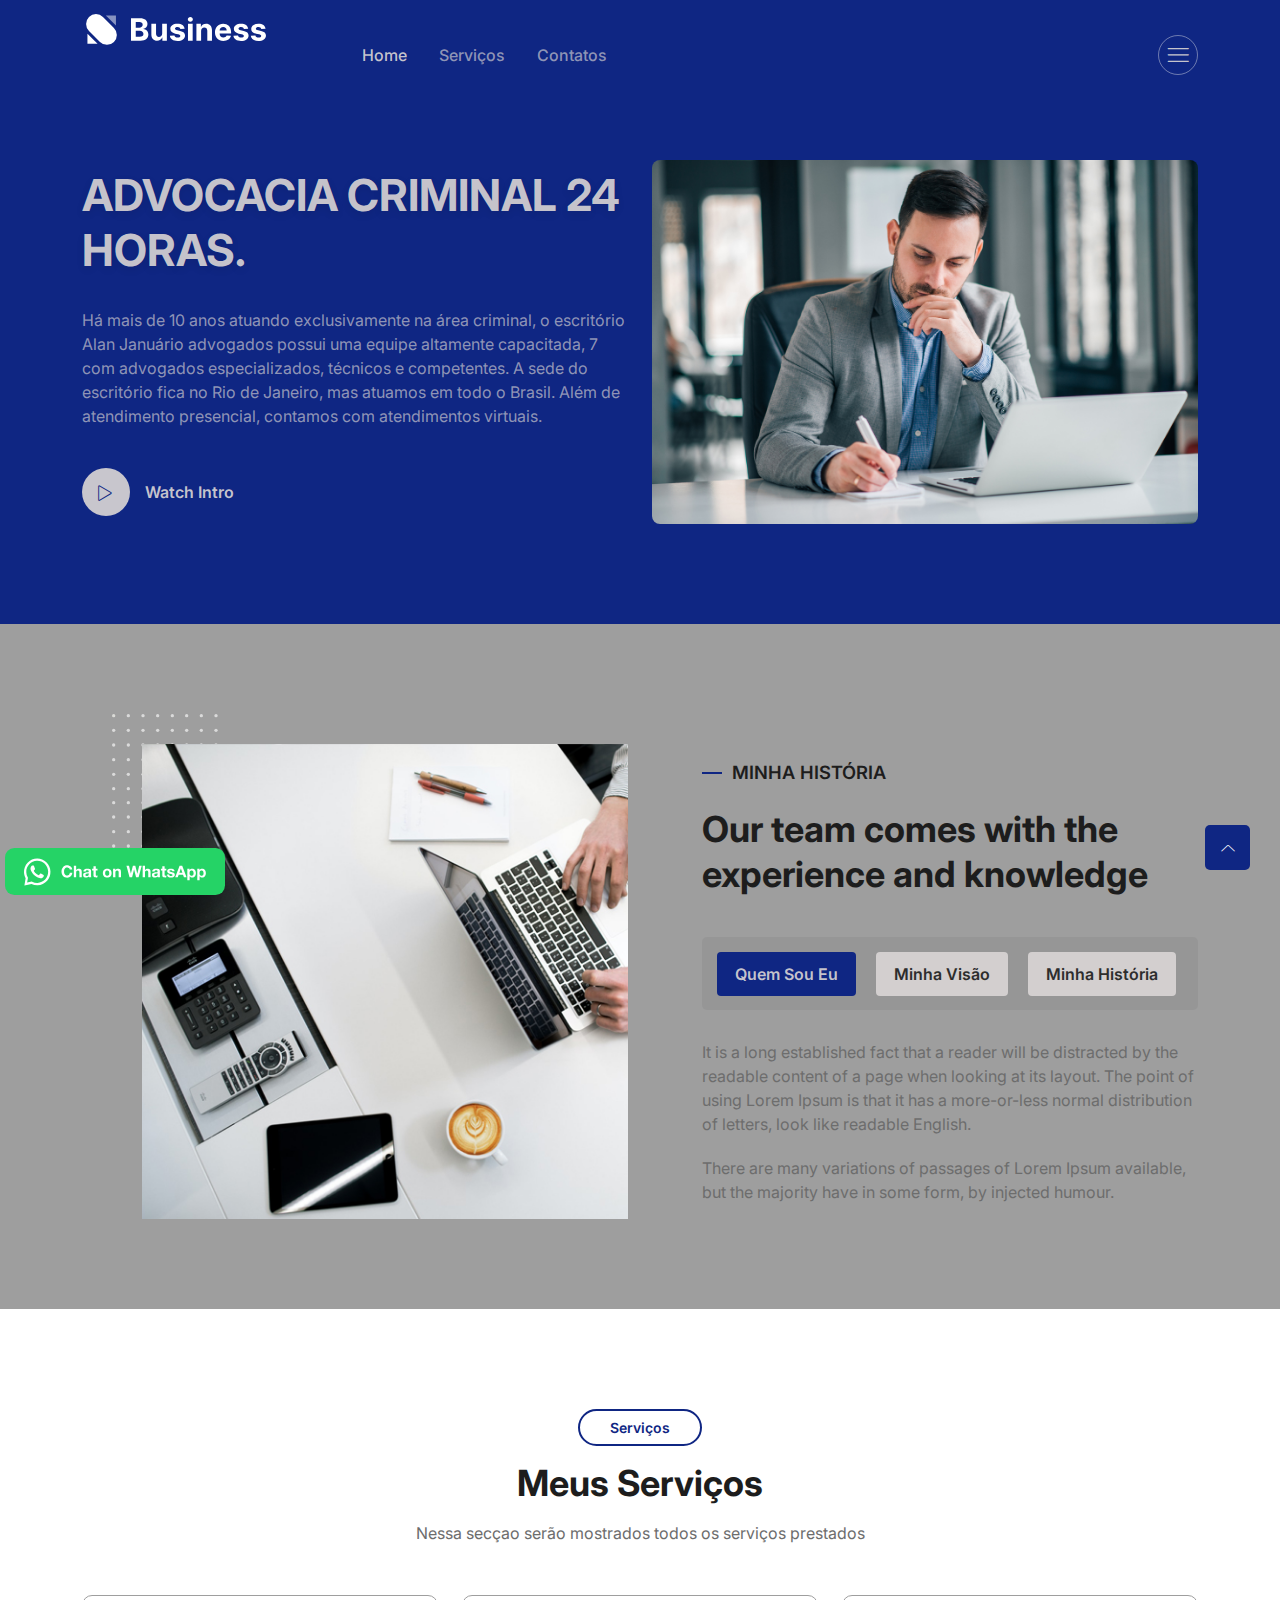
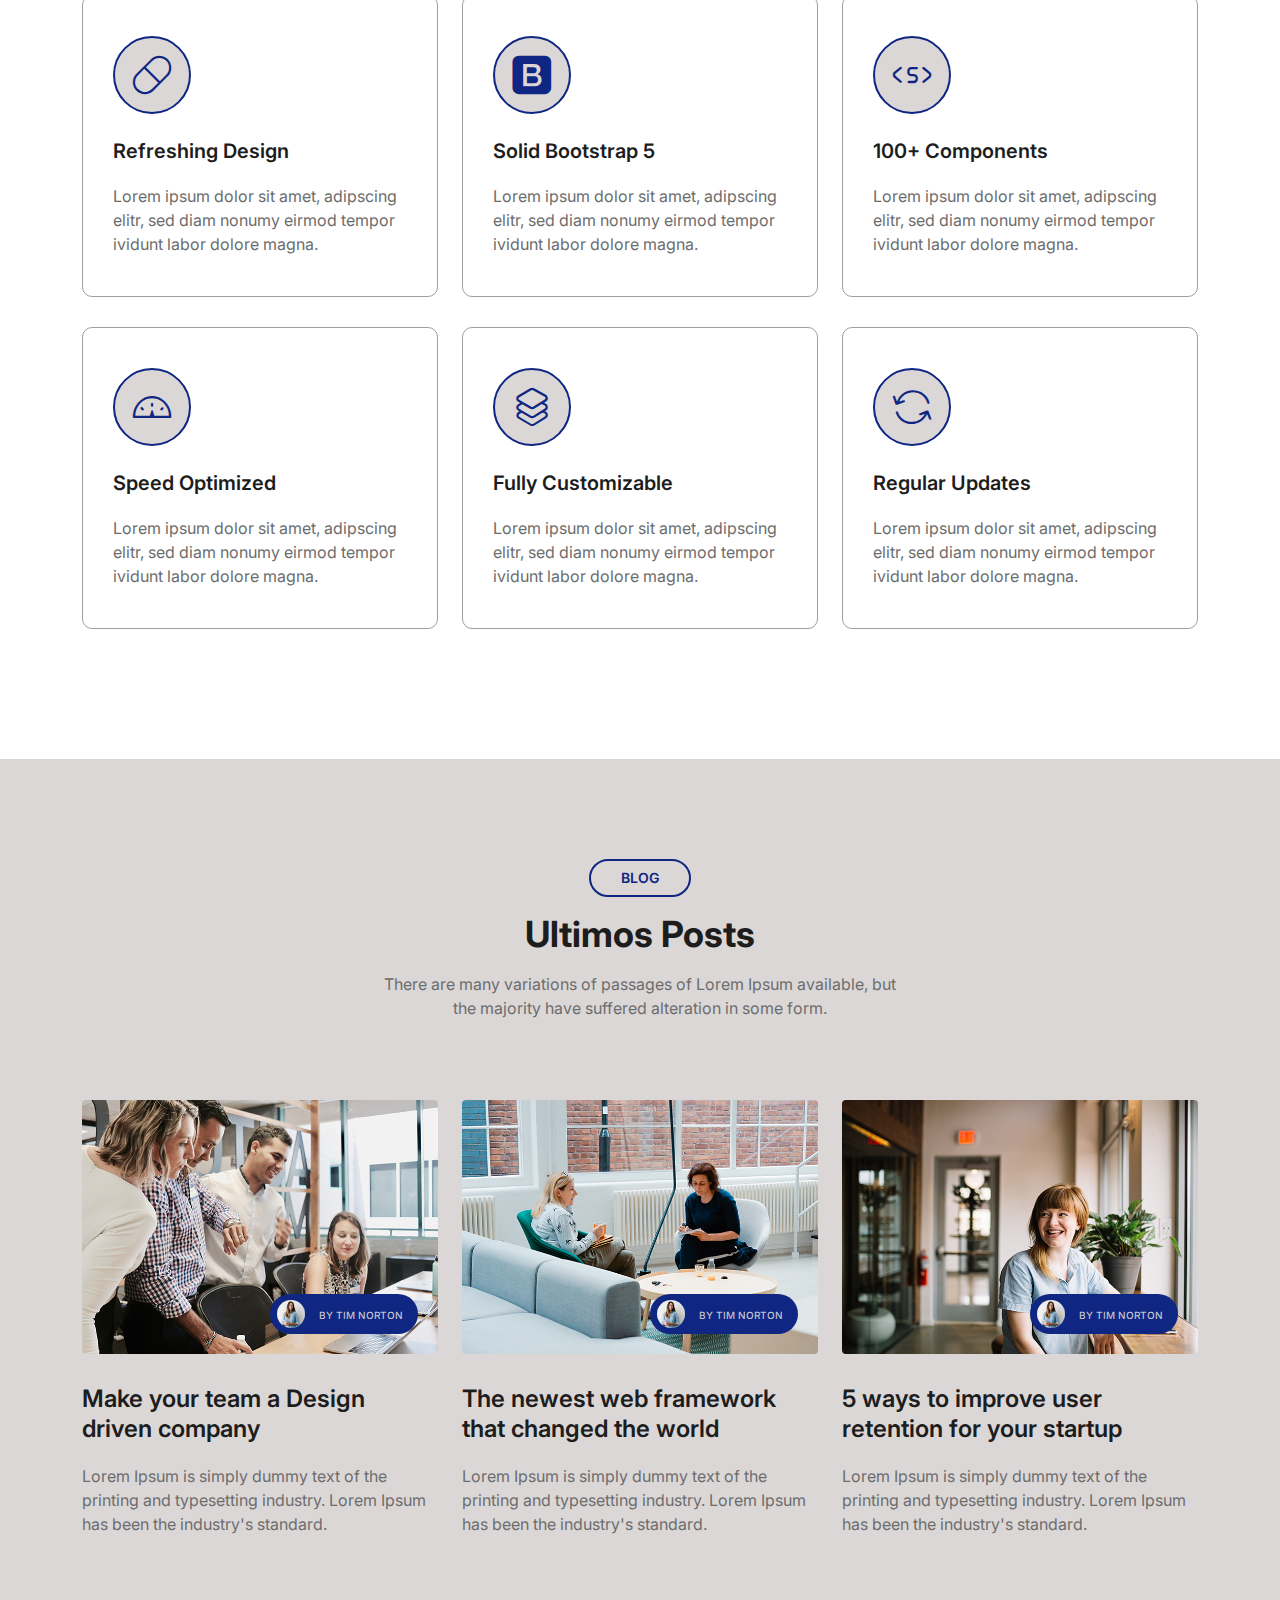
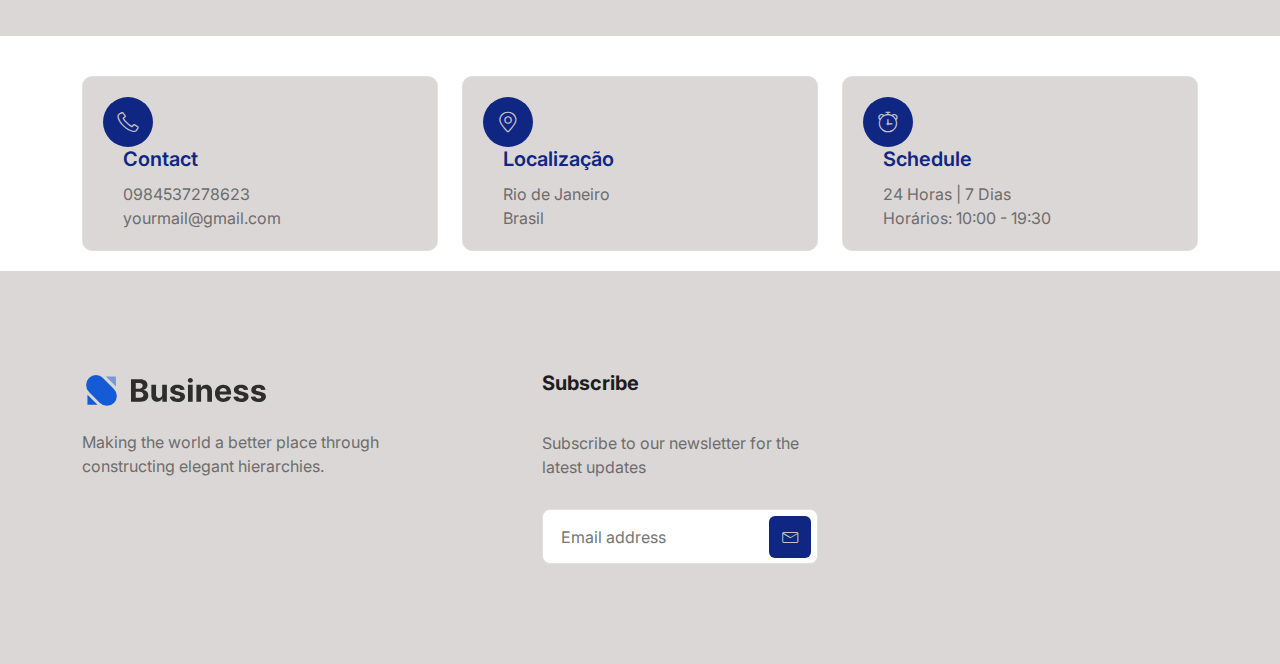
==== commit d014fbd5: "Changing some points of the site" ====
--- a/index.html
+++ b/index.html
@@ -69,10 +69,10 @@
                     <a class="page-scroll active" href="#hero-area">Home</a>
                   </li>
                   <li class="nav-item">
-                    <a class="page-scroll" href="#services">Services</a>
+                    <a class="page-scroll" href="#services">Serviços</a>
                   </li>
                   <li class="nav-item">
-                    <a class="page-scroll" href="#contact">Contact</a>
+                    <a class="page-scroll" href="#contact">Contatos</a>
                   </li>
                 </ul>
               </div>
@@ -106,22 +106,21 @@
           /></a>
         </div>
         <p class="text">
-          Lorem ipsum dolor sit amet adipisicing elit. Sapiente fuga nisi rerum
-          iusto intro.
+          O Advogado criminal para resolver o seu caso
         </p>
         <!-- logo -->
         <div class="sidebar-menu">
-          <h5 class="menu-title">Quick Links</h5>
+          <h5 class="menu-title">Links</h5>
           <ul>
-            <li><a href="javascript:void(0)">About Us</a></li>
+            <li><a href="javascript:void(0)">Sobre Mim</a></li>
             <li><a href="javascript:void(0)">Our Team</a></li>
-            <li><a href="javascript:void(0)">Latest News</a></li>
-            <li><a href="javascript:void(0)">Contact Us</a></li>
+            <li><a href="javascript:void(0)">Link</a></li>
+            <li><a href="javascript:void(0)">Contatos</a></li>
           </ul>
         </div>
         <!-- menu -->
         <div class="sidebar-social align-items-center justify-content-center">
-          <h5 class="social-title">Follow Us On</h5>
+          <h5 class="social-title">Me siga nas redes sociais</h5>
           <ul>
             <li>
               <a href="javascript:void(0)"
@@ -290,7 +289,7 @@
           </div>
           <div class="col-lg-6 col-12">
             <div class="about-five-content">
-              <h6 class="small-title text-lg">OUR STORY</h6>
+              <h6 class="small-title text-lg">MINHA HISTÓRIA</h6>
               <h2 class="main-title fw-bold">
                 Our team comes with the experience and knowledge
               </h2>
@@ -307,7 +306,7 @@
                       aria-controls="nav-who"
                       aria-selected="true"
                     >
-                      Who We Are
+                      Quem sou eu
                     </button>
                     <button
                       class="nav-link"
@@ -319,7 +318,7 @@
                       aria-controls="nav-vision"
                       aria-selected="false"
                     >
-                      our Vision
+                      Minha visão
                     </button>
                     <button
                       class="nav-link"
@@ -331,7 +330,7 @@
                       aria-controls="nav-history"
                       aria-selected="false"
                     >
-                      our History
+                      Minha História
                     </button>
                   </div>
                 </nav>
@@ -412,12 +411,10 @@
           <div class="row">
             <div class="col-12">
               <div class="content">
-                <h6>Services</h6>
-                <h2 class="fw-bold">Our Best Services</h2>
-                <p>
-                  There are many variations of passages of Lorem Ipsum
-                  available, but the majority have suffered alteration in some
-                  form.
+                <h6>Serviços</h6>
+                <h2 class="fw-bold">Meus Serviços</h2>
+                <p>
+                 Nessa secçao serão mostrados todos os serviços prestados
                 </p>
               </div>
             </div>
@@ -550,8 +547,8 @@
           <div class="row">
             <div class="col-12">
               <div class="content">
-                <h6>latest news</h6>
-                <h2 class="fw-bold">Latest News & Blog</h2>
+                <h6>BLOG</h6>
+                <h2 class="fw-bold">Ultimos Posts</h2>
                 <p>
                   There are many variations of passages of Lorem Ipsum
                   available, but the majority have suffered alteration in some
@@ -754,32 +751,6 @@
                 </div>
                 <!-- End Single Widget -->
               </div>
-              <div class="col-lg-2 col-md-6 col-12">
-                <!-- Single Widget -->
-                <div class="footer-widget f-link">
-                  <h5>Solutions</h5>
-                  <ul>
-                    <li><a href="javascript:void(0)">Marketing</a></li>
-                    <li><a href="javascript:void(0)">Analytics</a></li>
-                    <li><a href="javascript:void(0)">Commerce</a></li>
-                    <li><a href="javascript:void(0)">Insights</a></li>
-                  </ul>
-                </div>
-                <!-- End Single Widget -->
-              </div>
-              <div class="col-lg-2 col-md-6 col-12">
-                <!-- Single Widget -->
-                <div class="footer-widget f-link">
-                  <h5>Support</h5>
-                  <ul>
-                    <li><a href="javascript:void(0)">Pricing</a></li>
-                    <li><a href="javascript:void(0)">Documentation</a></li>
-                    <li><a href="javascript:void(0)">Guides</a></li>
-                    <li><a href="javascript:void(0)">API Status</a></li>
-                  </ul>
-                </div>
-                <!-- End Single Widget -->
-              </div>
               <div class="col-lg-4 col-md-6 col-12">
                 <!-- Single Widget -->
                 <div class="footer-widget newsletter">
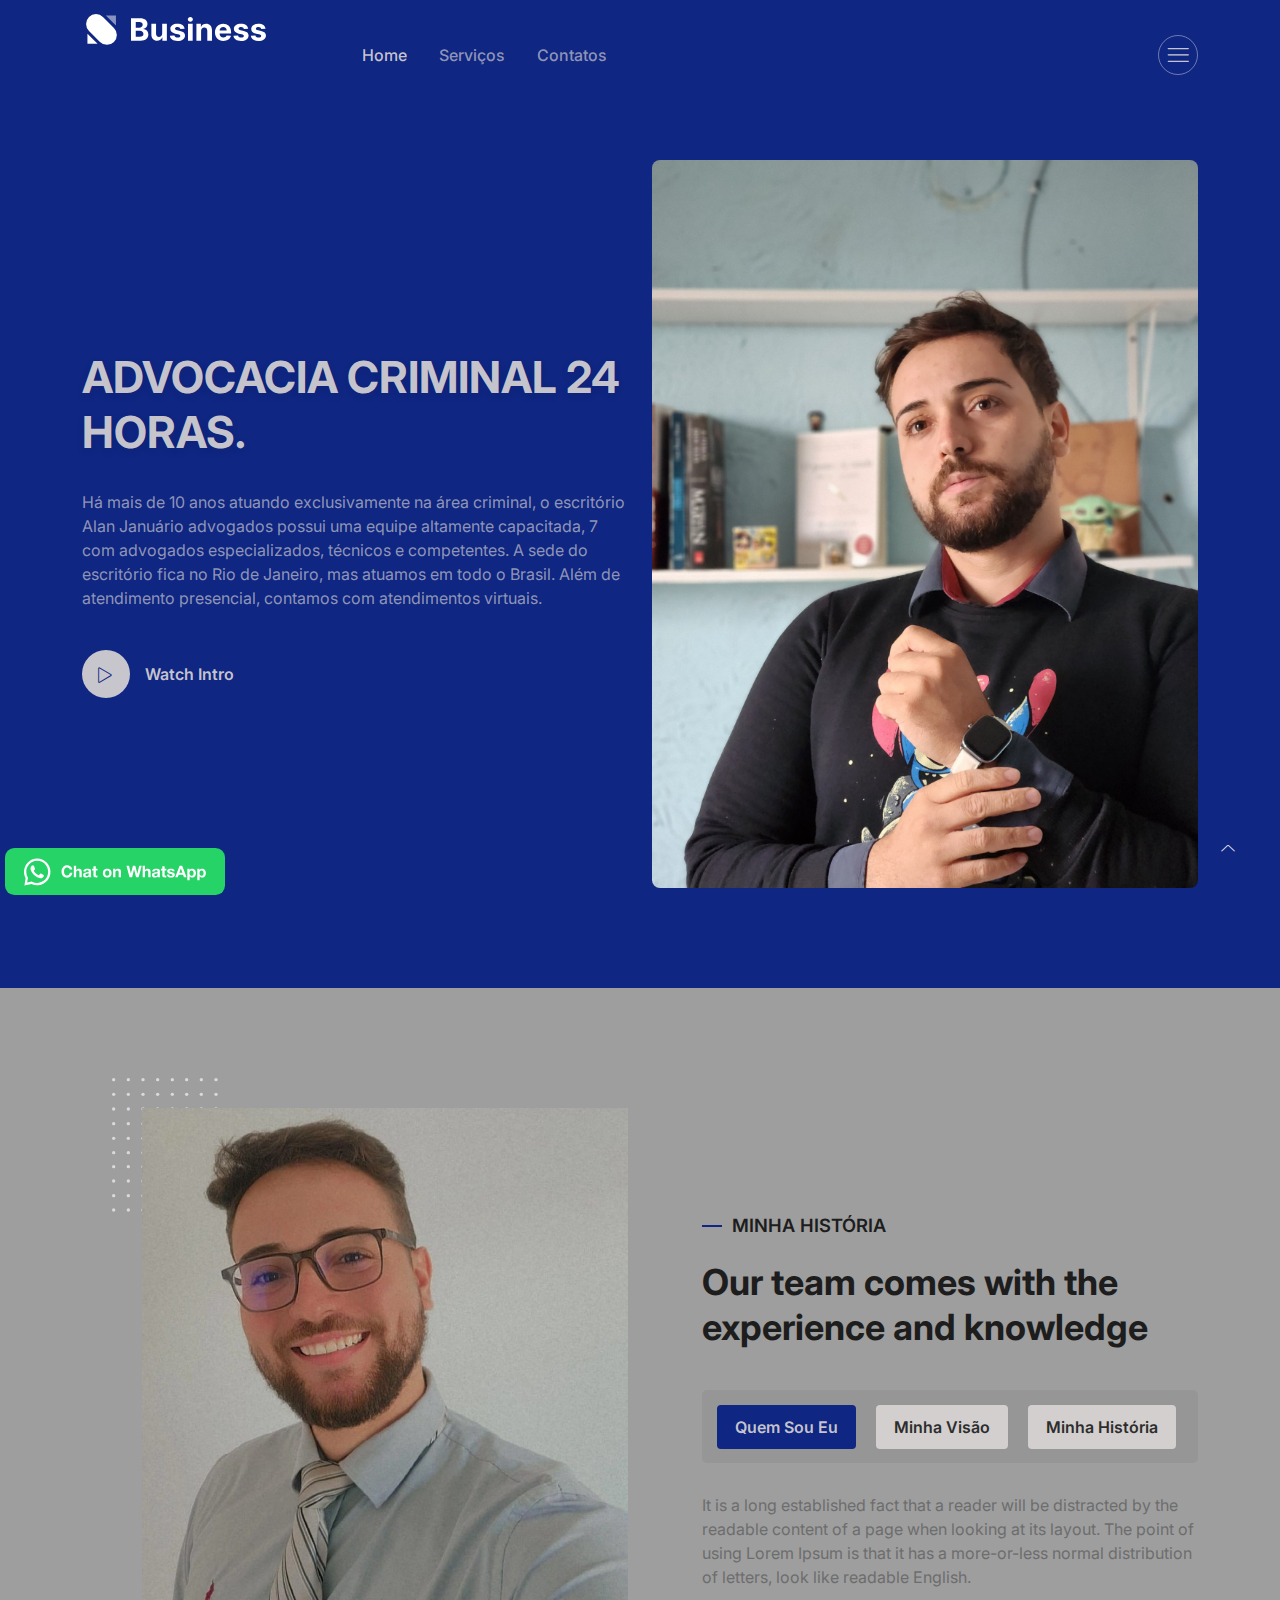
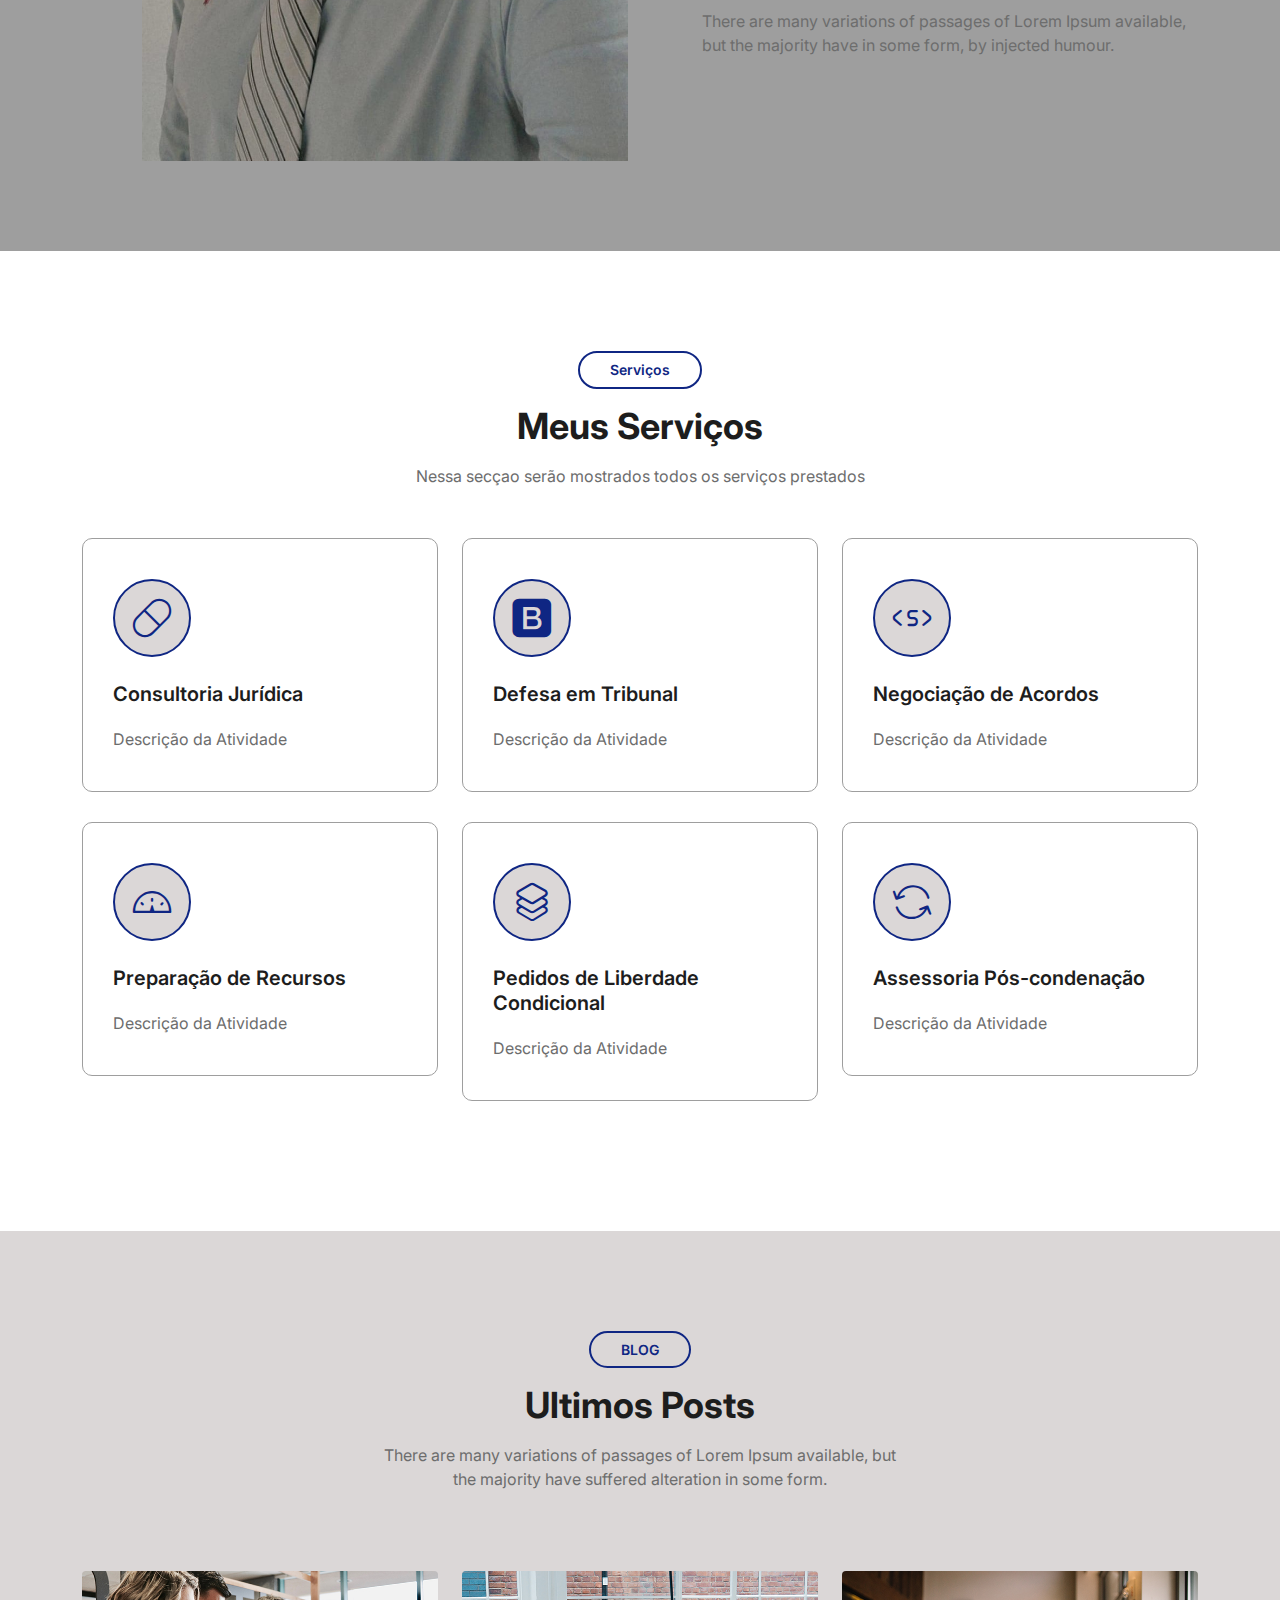
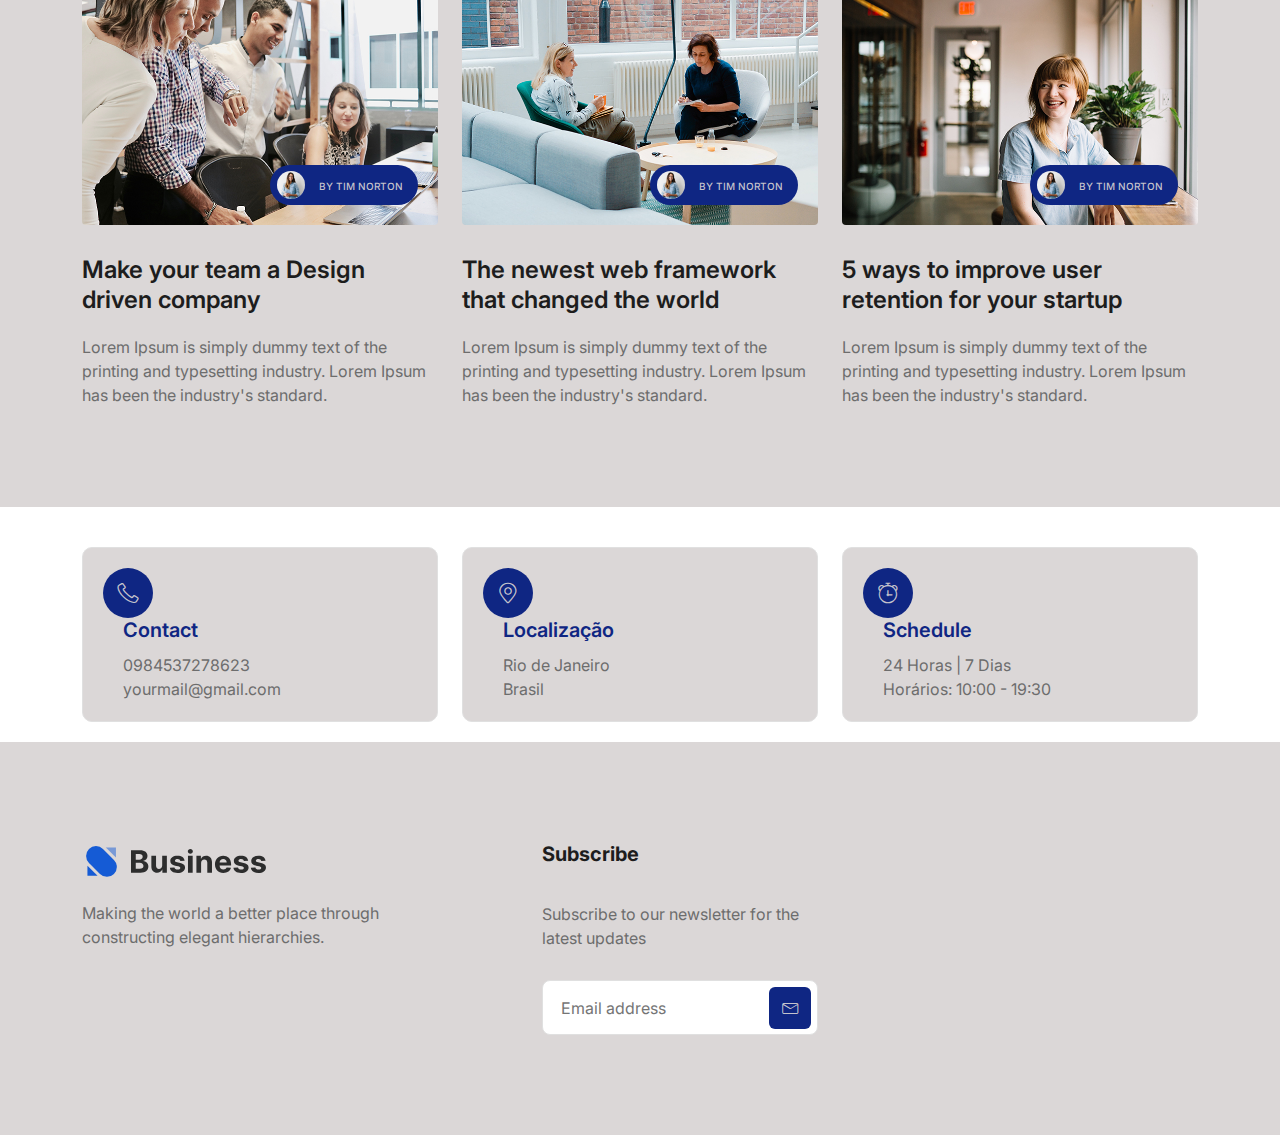
==== commit 36e81f0e: "Adição de fotos e alterações em pagina" ====
--- a/index.html
+++ b/index.html
@@ -432,10 +432,9 @@
                 <i class="lni lni-capsule"></i>
               </div>
               <div class="service-content">
-                <h4>Refreshing Design</h4>
-                <p>
-                  Lorem ipsum dolor sit amet, adipscing elitr, sed diam nonumy
-                  eirmod tempor ividunt labor dolore magna.
+                <h4>Consultoria Jurídica</h4>
+                <p>
+                  Descrição da Atividade
                 </p>
               </div>
             </div>
@@ -446,10 +445,9 @@
                 <i class="lni lni-bootstrap"></i>
               </div>
               <div class="service-content">
-                <h4>Solid Bootstrap 5</h4>
-                <p>
-                  Lorem ipsum dolor sit amet, adipscing elitr, sed diam nonumy
-                  eirmod tempor ividunt labor dolore magna.
+                <h4>Defesa em Tribunal</h4>
+                <p>
+                  Descrição da Atividade
                 </p>
               </div>
             </div>
@@ -460,10 +458,9 @@
                 <i class="lni lni-shortcode"></i>
               </div>
               <div class="service-content">
-                <h4>100+ Components</h4>
-                <p>
-                  Lorem ipsum dolor sit amet, adipscing elitr, sed diam nonumy
-                  eirmod tempor ividunt labor dolore magna.
+                <h4>Negociação de Acordos</h4>
+                <p>
+                  Descrição da Atividade
                 </p>
               </div>
             </div>
@@ -474,10 +471,9 @@
                 <i class="lni lni-dashboard"></i>
               </div>
               <div class="service-content">
-                <h4>Speed Optimized</h4>
-                <p>
-                  Lorem ipsum dolor sit amet, adipscing elitr, sed diam nonumy
-                  eirmod tempor ividunt labor dolore magna.
+                <h4>Preparação de Recursos</h4>
+                <p>
+                  Descrição da Atividade
                 </p>
               </div>
             </div>
@@ -488,10 +484,9 @@
                 <i class="lni lni-layers"></i>
               </div>
               <div class="service-content">
-                <h4>Fully Customizable</h4>
-                <p>
-                  Lorem ipsum dolor sit amet, adipscing elitr, sed diam nonumy
-                  eirmod tempor ividunt labor dolore magna.
+                <h4>Pedidos de Liberdade Condicional</h4>
+                <p>
+                  Descrição da Atividade
                 </p>
               </div>
             </div>
@@ -502,10 +497,9 @@
                 <i class="lni lni-reload"></i>
               </div>
               <div class="service-content">
-                <h4>Regular Updates</h4>
-                <p>
-                  Lorem ipsum dolor sit amet, adipscing elitr, sed diam nonumy
-                  eirmod tempor ividunt labor dolore magna.
+                <h4>Assessoria Pós-condenação</h4>
+                <p>
+                  Descrição da Atividade
                 </p>
               </div>
             </div>
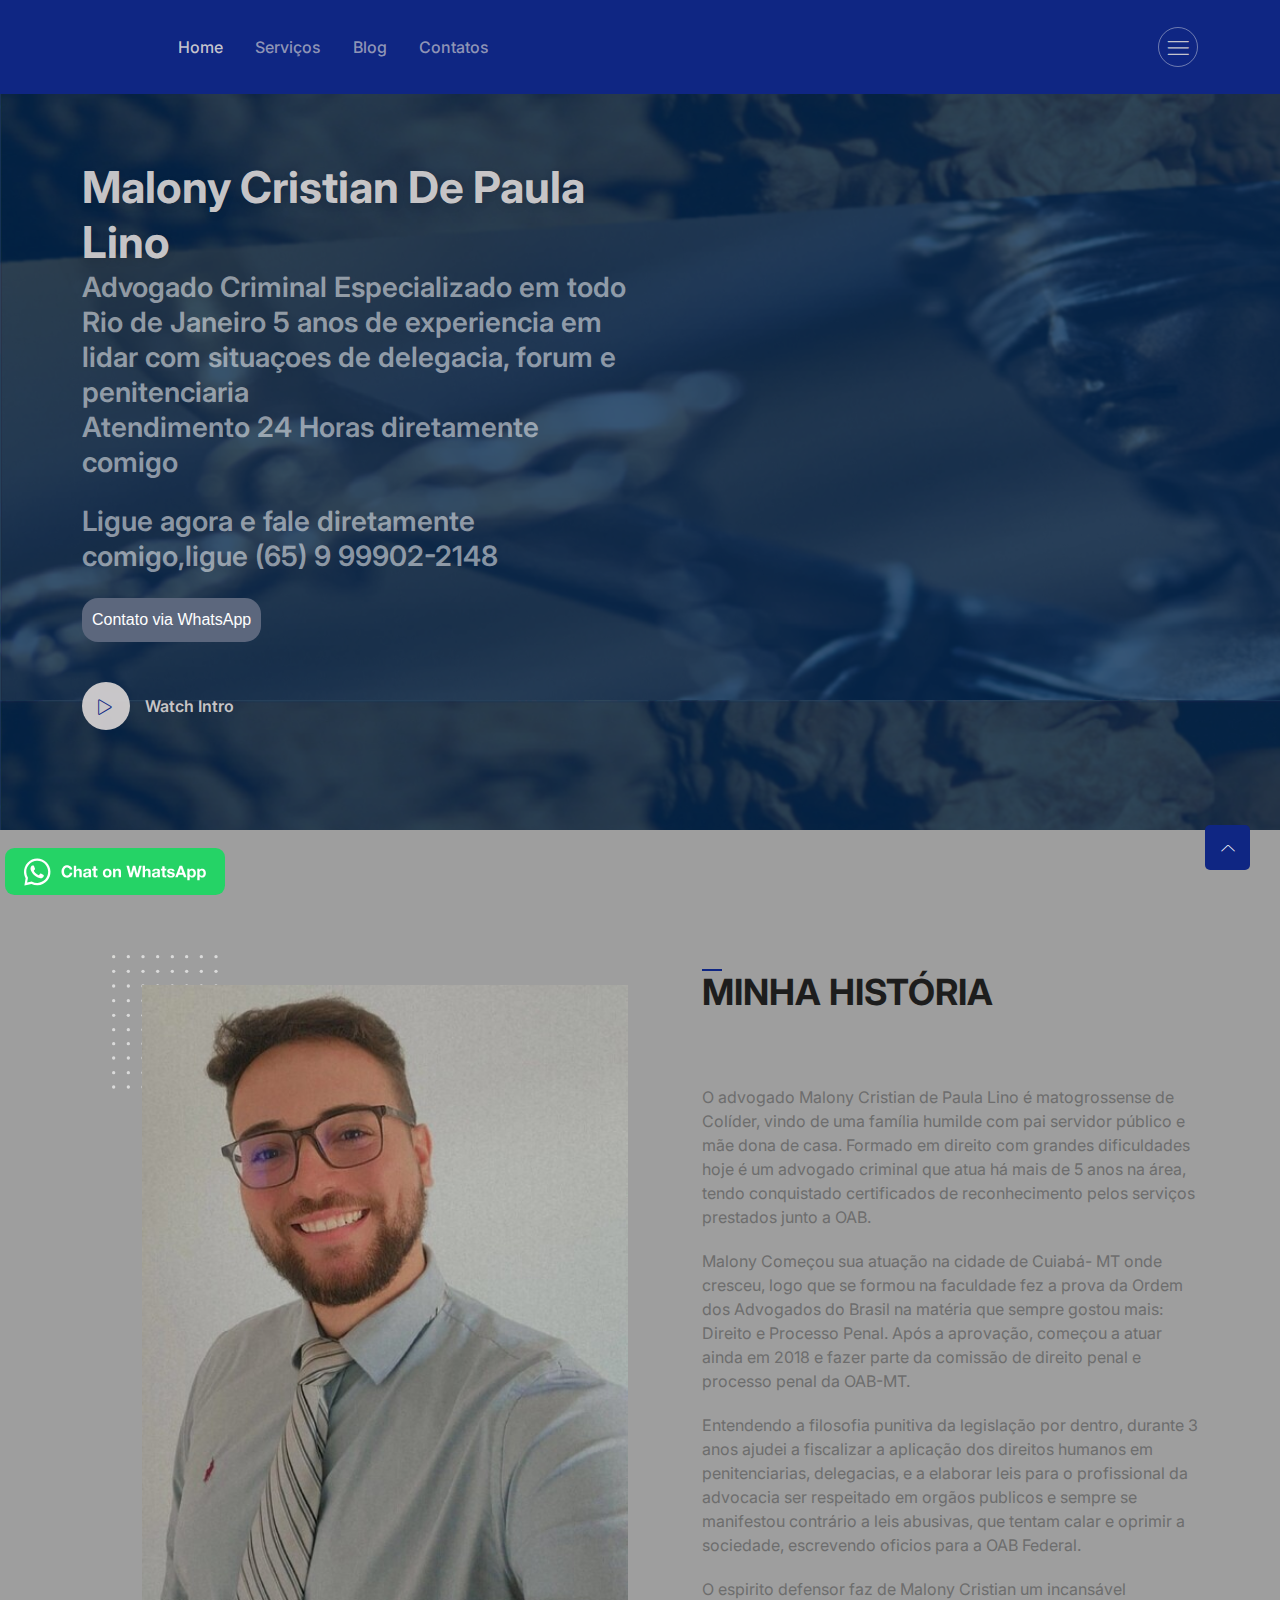
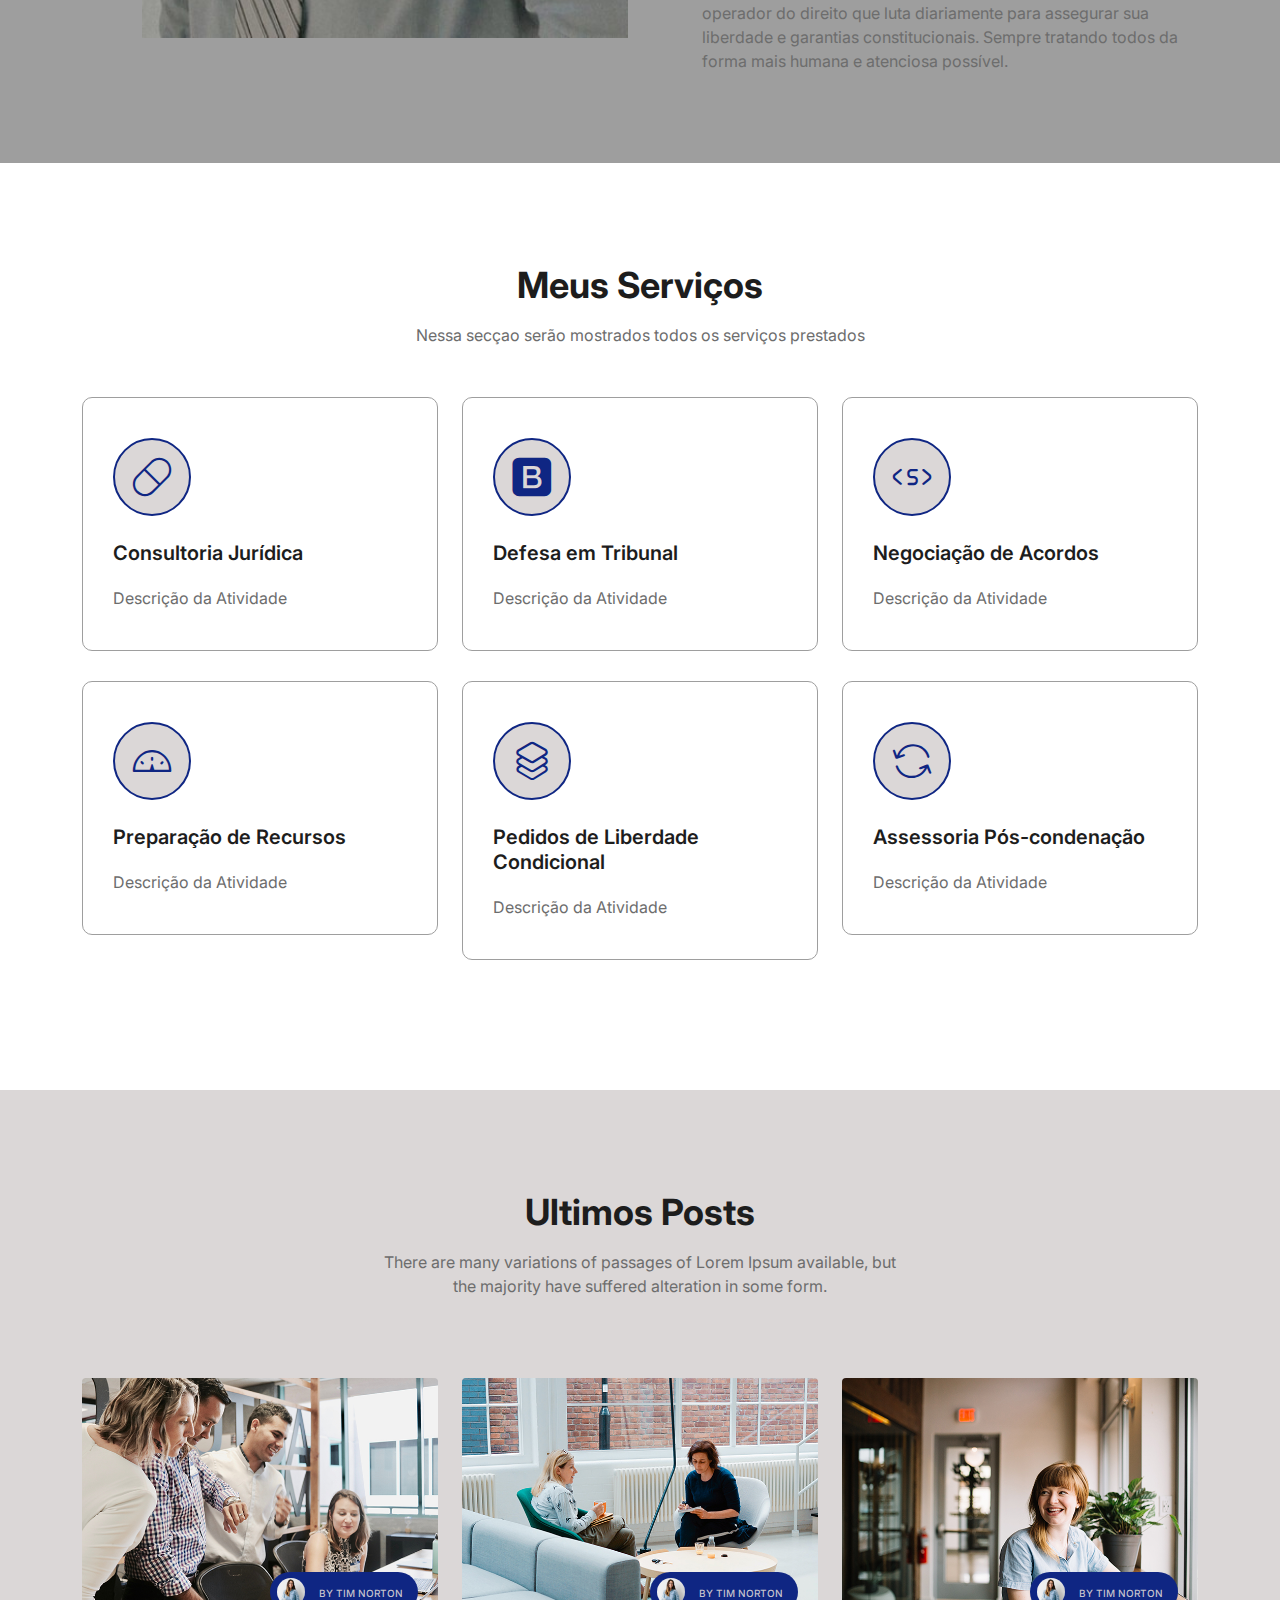
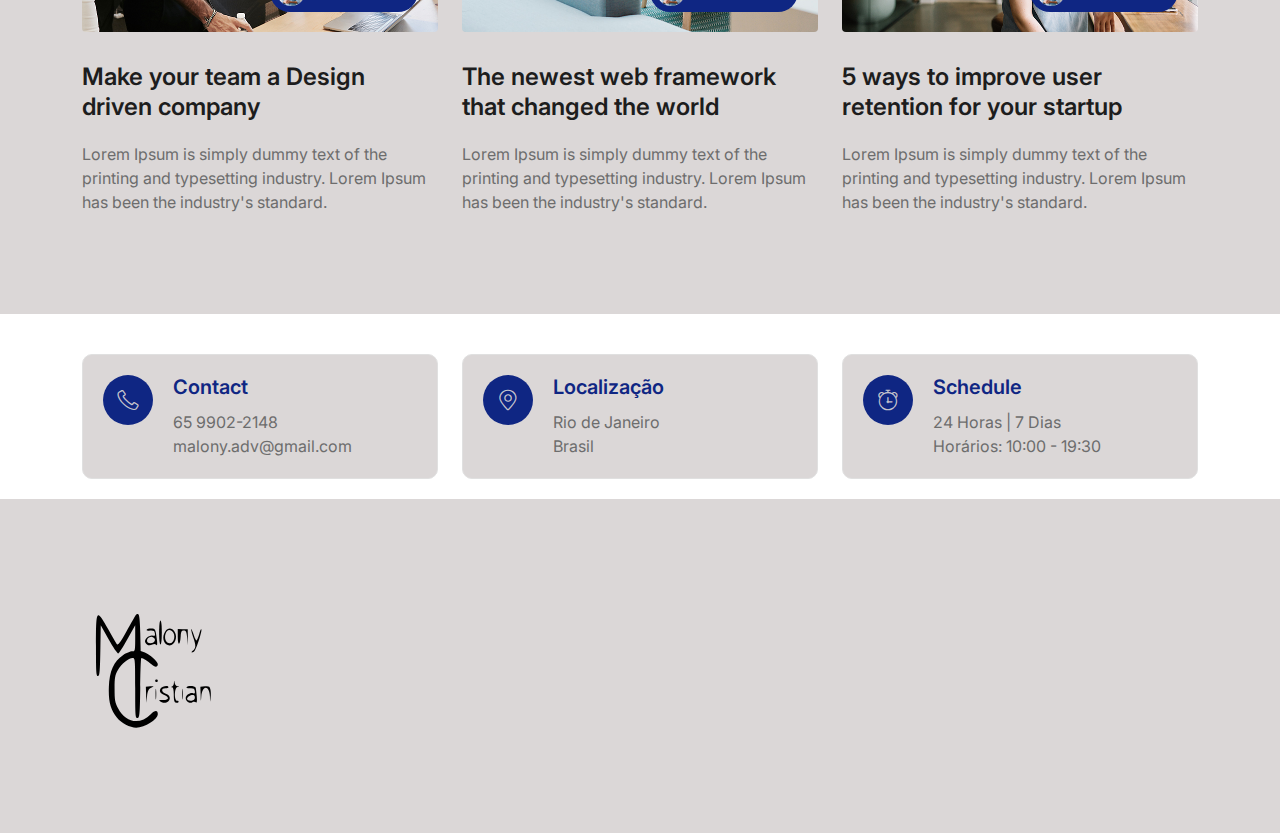
==== commit 76076c00: "Add photos and correct Bugs" ====
--- a/index.html
+++ b/index.html
@@ -11,12 +11,12 @@
     />
 
     <!--====== Title ======-->
-    <title>Malony Cristian | Advogado Criminal</title>
+    <title>Malony Cristian Advogado</title>
 
     <!--====== Favicon Icon ======-->
     <link
       rel="shortcut icon"
-      href="../assets/images/favicon.svg"
+      href="../assets/images/logo.svg"
       type="image/svg"
     />
 
@@ -43,9 +43,9 @@
         <div class="row">
           <div class="col-lg-12">
             <nav class="navbar navbar-expand-lg">
-              <a class="section-title-five" href="index.html">
-                <img src="assets/images/white-logo.svg" alt="Logo" />
-              </a>
+              <!-- <a class="" href="index.html">
+                <img src="assets/images/logo-small.svg" alt="Logo" />
+              </a> -->
               <button
                 class="navbar-toggler"
                 type="button"
@@ -66,12 +66,15 @@
               >
                 <ul class="navbar-nav me-auto">
                   <li class="nav-item">
-                    <a class="page-scroll active" href="#hero-area">Home</a>
+                    <a class="page-scroll active" href="#home">Home</a>
                   </li>
                   <li class="nav-item">
                     <a class="page-scroll" href="#services">Serviços</a>
                   </li>
                   <li class="nav-item">
+                    <a class="page-scroll" href="#blog">Blog</a>
+                  </li>
+                  <li class="nav-item">
                     <a class="page-scroll" href="#contact">Contatos</a>
                   </li>
                 </ul>
@@ -105,9 +108,7 @@
             ><img src="assets/images/logo.svg" alt="Logo"
           /></a>
         </div>
-        <p class="text">
-          O Advogado criminal para resolver o seu caso
-        </p>
+        <p class="text">O Advogado criminal para resolver o seu caso</p>
         <!-- logo -->
         <div class="sidebar-menu">
           <h5 class="menu-title">Links</h5>
@@ -151,20 +152,24 @@
     <!--====== SIDEBAR PART ENDS ======-->
 
     <!-- Start header Area -->
-    <section id="lawyer-area" class="header-area header-eight">
+    <section id="home" class="header-area header-eight">
       <div class="container">
         <div class="row align-items-center">
           <div class="col-lg-6 col-md-12 col-12">
             <div class="header-content">
-              <h1>ADVOCACIA CRIMINAL 24 HORAS.</h1>
-              <p>
-                Há mais de 10 anos atuando exclusivamente na área criminal, o
-                escritório Alan Januário advogados possui uma equipe altamente
-                capacitada, 7 com advogados especializados, técnicos e
-                competentes. A sede do escritório fica no Rio de Janeiro, mas
-                atuamos em todo o Brasil. Além de atendimento presencial,
-                contamos com atendimentos virtuais.
-              </p>
+              <h1>Malony Cristian de Paula Lino</h1>
+              <h3>
+                Advogado Criminal Especializado em todo Rio de Janeiro
+                5 anos de experiencia em lidar com situaçoes de delegacia, forum e penitenciaria
+                <br>
+                <h3>Atendimento 24 Horas diretamente comigo</h3>
+                <br>
+                <h3>Ligue agora e fale diretamente comigo,ligue (65) 9 99902-2148</h3>
+              </h3>
+              <br>
+              <a href="https://wa.me/556599022148" target="_blank" class="whatsapp-head-button">
+                Contato via WhatsApp
+            </a>
               <div class="button">
                 <a
                   href="https://www.youtube.com/watch?v=r44RKWyfcFw&fbclid=IwAR21beSJORalzmzokxDRcGfkZA1AtRTE__l5N4r09HcGS5Y6vOluyouM9EM"
@@ -180,7 +185,7 @@
           </div>
           <div class="col-lg-6 col-md-12 col-12">
             <div class="header-image">
-              <img src="assets/images/header/advogado.jpg" alt="#" />
+              <!-- <img src="assets/images/header/advogado.jpg" alt="#" /> -->
             </div>
           </div>
         </div>
@@ -289,12 +294,10 @@
           </div>
           <div class="col-lg-6 col-12">
             <div class="about-five-content">
-              <h6 class="small-title text-lg">MINHA HISTÓRIA</h6>
-              <h2 class="main-title fw-bold">
-                Our team comes with the experience and knowledge
-              </h2>
+              <h2 class="small-title text-lg"></h2>
+              <h2 class="main-title fw-bold">MINHA HISTÓRIA</h2>
               <div class="about-five-tab">
-                <nav>
+                <!-- <nav>
                   <div class="nav nav-tabs" id="nav-tab" role="tablist">
                     <button
                       class="nav-link active"
@@ -333,7 +336,7 @@
                       Minha História
                     </button>
                   </div>
-                </nav>
+                </nav> -->
                 <div class="tab-content" id="nav-tabContent">
                   <div
                     class="tab-pane fade show active"
@@ -342,16 +345,35 @@
                     aria-labelledby="nav-who-tab"
                   >
                     <p>
-                      It is a long established fact that a reader will be
-                      distracted by the readable content of a page when looking
-                      at its layout. The point of using Lorem Ipsum is that it
-                      has a more-or-less normal distribution of letters, look
-                      like readable English.
+                      O advogado Malony Cristian de Paula Lino é matogrossense
+                      de Colíder, vindo de uma família humilde com pai servidor
+                      público e mãe dona de casa. Formado em direito com grandes
+                      dificuldades hoje é um advogado criminal que atua há mais
+                      de 5 anos na área, tendo conquistado certificados de
+                      reconhecimento pelos serviços prestados junto a OAB.
                     </p>
                     <p>
-                      There are many variations of passages of Lorem Ipsum
-                      available, but the majority have in some form, by injected
-                      humour.
+                      Malony Começou sua atuação na cidade de Cuiabá- MT onde
+                      cresceu, logo que se formou na faculdade fez a prova da
+                      Ordem dos Advogados do Brasil na matéria que sempre gostou
+                      mais: Direito e Processo Penal. Após a aprovação, começou
+                      a atuar ainda em 2018 e fazer parte da comissão de direito
+                      penal e processo penal da OAB-MT.
+                    </p>
+                    <p>
+                      Entendendo a filosofia punitiva da legislação por dentro,
+                      durante 3 anos ajudei a fiscalizar a aplicação dos
+                      direitos humanos em penitenciarias, delegacias, e a
+                      elaborar leis para o profissional da advocacia ser
+                      respeitado em orgãos publicos e sempre se manifestou
+                      contrário a leis abusivas, que tentam calar e oprimir a
+                      sociedade, escrevendo oficios para a OAB Federal.
+                    </p>
+                    <p>
+                      O espirito defensor faz de Malony Cristian um incansável
+                      operador do direito que luta diariamente para assegurar
+                      sua liberdade e garantias constitucionais. Sempre tratando
+                      todos da forma mais humana e atenciosa possível.
                     </p>
                   </div>
                   <div
@@ -361,16 +383,10 @@
                     aria-labelledby="nav-vision-tab"
                   >
                     <p>
-                      It is a long established fact that a reader will be
-                      distracted by the readable content of a page when looking
-                      at its layout. The point of using Lorem Ipsum is that it
-                      has a more-or-less normal distribution of letters, look
-                      like readable English.
-                    </p>
-                    <p>
-                      There are many variations of passages of Lorem Ipsum
-                      available, but the majority have in some form, by injected
-                      humour.
+                      O espirito defensor faz de Malony Cristian um incansável
+                      operador do direito que luta diariamente para assegurar
+                      sua liberdade e garantias constitucionais. Sempre tratando
+                      todos da forma mais humana e atenciosa possível.
                     </p>
                   </div>
                   <div
@@ -380,16 +396,12 @@
                     aria-labelledby="nav-history-tab"
                   >
                     <p>
-                      It is a long established fact that a reader will be
-                      distracted by the readable content of a page when looking
-                      at its layout. The point of using Lorem Ipsum is that it
-                      has a more-or-less normal distribution of letters, look
-                      like readable English.
-                    </p>
-                    <p>
-                      There are many variations of passages of Lorem Ipsum
-                      available, but the majority have in some form, by injected
-                      humour.
+                      O advogado Malony Cristian de Paula Lino é matogrossense
+                      de Colíder, vindo de uma família humilde com pai servidor
+                      público e mãe dona de casa. Formado em direito com grandes
+                      dificuldades hoje é um advogado criminal que atua há mais
+                      de 5 anos na área, tendo conquistado certificados de
+                      reconhecimento pelos serviços prestados junto a OAB.
                     </p>
                   </div>
                 </div>
@@ -411,11 +423,8 @@
           <div class="row">
             <div class="col-12">
               <div class="content">
-                <h6>Serviços</h6>
                 <h2 class="fw-bold">Meus Serviços</h2>
-                <p>
-                 Nessa secçao serão mostrados todos os serviços prestados
-                </p>
+                <p>Nessa secçao serão mostrados todos os serviços prestados</p>
               </div>
             </div>
           </div>
@@ -433,9 +442,7 @@
               </div>
               <div class="service-content">
                 <h4>Consultoria Jurídica</h4>
-                <p>
-                  Descrição da Atividade
-                </p>
+                <p>Descrição da Atividade</p>
               </div>
             </div>
           </div>
@@ -446,9 +453,7 @@
               </div>
               <div class="service-content">
                 <h4>Defesa em Tribunal</h4>
-                <p>
-                  Descrição da Atividade
-                </p>
+                <p>Descrição da Atividade</p>
               </div>
             </div>
           </div>
@@ -459,9 +464,7 @@
               </div>
               <div class="service-content">
                 <h4>Negociação de Acordos</h4>
-                <p>
-                  Descrição da Atividade
-                </p>
+                <p>Descrição da Atividade</p>
               </div>
             </div>
           </div>
@@ -472,9 +475,7 @@
               </div>
               <div class="service-content">
                 <h4>Preparação de Recursos</h4>
-                <p>
-                  Descrição da Atividade
-                </p>
+                <p>Descrição da Atividade</p>
               </div>
             </div>
           </div>
@@ -485,9 +486,7 @@
               </div>
               <div class="service-content">
                 <h4>Pedidos de Liberdade Condicional</h4>
-                <p>
-                  Descrição da Atividade
-                </p>
+                <p>Descrição da Atividade</p>
               </div>
             </div>
           </div>
@@ -498,9 +497,7 @@
               </div>
               <div class="service-content">
                 <h4>Assessoria Pós-condenação</h4>
-                <p>
-                  Descrição da Atividade
-                </p>
+                <p>Descrição da Atividade</p>
               </div>
             </div>
           </div>
@@ -541,7 +538,6 @@
           <div class="row">
             <div class="col-12">
               <div class="content">
-                <h6>BLOG</h6>
                 <h2 class="fw-bold">Ultimos Posts</h2>
                 <p>
                   There are many variations of passages of Lorem Ipsum
@@ -661,13 +657,13 @@
       <div class="container">
         <div class="row">
           <div class="col-12 col-md-4">
-            <div class="contact-item-wrapper">
+            <div class="contact-item-wrapper ">
               <div class="contact-item">
                 <i class="contact-icon lni lni-phone"></i>
                 <div class="contact-content">
                   <h4>Contact</h4>
-                  <p>0984537278623</p>
-                  <p>yourmail@gmail.com</p>
+                  <p>65 9902-2148</p>
+                  <p>malony.adv@gmail.com</p>
                 </div>
               </div>
             </div>
@@ -694,7 +690,7 @@
                 </div>
                 <div class="contact-content">
                   <h4>Schedule</h4>
-                  <p>24 Horas | 7 Dias </p>
+                  <p>24 Horas | 7 Dias</p>
                   <p>Horários: 10:00 - 19:30</p>
                 </div>
               </div>
@@ -705,14 +701,11 @@
     </section>
     <!-- ========================= contact-section end ========================= -->
 
+
     <!-- ========================= map-section end ========================= -->
-    <!-- <section class="map-section map-style-9">
-    <div class="map-container">
-      <object style="border:0; height: 500px; width: 100%;"
-        data="https://www.google.com/maps/embed?pb=!1m18!1m12!1m3!1d3102.7887109309127!2d-77.44196278417968!3d38.95165507956235!2m3!1f0!2f0!3f0!3m2!1i1024!2i768!4f13.1!3m3!1m2!1s0x0%3A0x0!2zMzjCsDU3JzA2LjAiTiA3N8KwMjYnMjMuMiJX!5e0!3m2!1sen!2sbd!4v1545420879707"></object>
-    </div>
-    </div>
-  </section> -->
+    <div class="taggbox" style="width:100%;height:100%" data-widget-id="145465" data-tags="false" ></div><script src="https://widget.taggbox.com/embed-lite.min.js" type="text/javascript"></script>
+        <!-- Adicione mais depoimentos conforme necessário -->
+    
     <!-- ========================= map-section end ========================= -->
 
     <!-- Start Footer Area -->
@@ -728,16 +721,12 @@
                   <div class="logo">
                     <a href="index.html">
                       <img
-                        src="assets/images/logo.svg"
+                        src="assets/images/logo-small.svg"
                         alt="#"
                         class="img-fluid"
                       />
                     </a>
                   </div>
-                  <p>
-                    Making the world a better place through constructing elegant
-                    hierarchies.
-                  </p>
                   <!-- <p class="copyright-text">
                   <span>© 2024 Ayro UI.</span>Designed and Developed by
                   <a href="javascript:void(0)" rel="nofollow"> Ayro UI </a>
@@ -747,7 +736,7 @@
               </div>
               <div class="col-lg-4 col-md-6 col-12">
                 <!-- Single Widget -->
-                <div class="footer-widget newsletter">
+                <!-- <div class="footer-widget newsletter">
                   <h5>Subscribe</h5>
                   <p>Subscribe to our newsletter for the latest updates</p>
                   <form
@@ -768,7 +757,7 @@
                       </button>
                     </div>
                   </form>
-                </div>
+                </div> -->
                 <!-- End Single Widget -->
               </div>
             </div>
--- a/style.css
+++ b/style.css
@@ -124,6 +124,7 @@
 .h3 {
   font-size: 1.75em;
   line-height: 1.25;
+  color: rgba(255, 255, 255, 0.517);
 }
 
 h4,
@@ -911,7 +912,17 @@
 .header-eight {
   position: relative;
   padding:160px 0 100px 0;
-  background: var(--primary);
+  width: 100%;
+  background-image:url(./assets/images/bg-header.png);
+}
+.whatsapp-head-button{
+  font-family: Arial, sans-serif;
+  background-color: #5C677D; /* Azul Claro */
+  color: white;
+  border-radius: 1em;
+  text-align: center;
+  padding: 10px;
+
 }
 @media only screen and (min-width: 768px) and (max-width: 991px) {
   .header-eight {
@@ -1585,7 +1596,7 @@
   -o-transition: all 0.4s ease-out 0s;
   transition: all 0.4s ease-out 0s;
   border: 1px solid #eee;
-}
+}tact
 .brand-area .clients-logos .single-image:hover {
   box-shadow: 0px 10px 30px rgba(0, 0, 0, 0.096);
   -webkit-transform: translateY(-5px);
@@ -1622,7 +1633,7 @@
 ========================================*/
 .contact-section {
   display: flex;
-  flex-direction: row;
+  flex-direction: column;
   padding-top: 40px;
 }
 @media only screen and (min-width: 768px) and (max-width: 991px) {
@@ -1645,7 +1656,7 @@
   background: var(--white);
   margin-bottom: 20px;
   padding: 20px 30px;
-  flex-direction: column;
+  flex-direction: row;
   -webkit-transition: all 0.3s ease-out 0s;
   -moz-transition: all 0.3s ease-out 0s;
   -ms-transition: all 0.3s ease-out 0s;
@@ -1667,7 +1678,11 @@
 }
 @media (max-width: 767px) {
   .contact-section .contact-item-wrapper .contact-item {
-    flex-direction: column;
+    flex-direction: row;
+    
+  }
+  .contact-icon{
+    margin: 1em;
   }
 }
 .contact-section .contact-item-wrapper .contact-item .contact-icon {
@@ -1909,3 +1924,28 @@
   color: var(--white);
   background-color: var(--primary-dark);
 }
+/* Google Section Reviews */
+.testimonials {
+  max-width: 600px;
+  margin: 0 auto;
+}
+
+.testimonial {
+  background-color: #fff; /* Fundo branco para destacar os depoimentos */
+  padding: 20px;
+  margin-bottom: 20px;
+  border-radius: 8px;
+  box-shadow: 0 0 10px rgba(0, 0, 0, 0.1); /* Sombra suave */
+}
+
+.testimonial p {
+  font-size: 16px;
+  line-height: 1.6;
+}
+
+.author {
+  display: block;
+  margin-top: 10px;
+  font-style: italic;
+  color: #555; /* Cor de texto mais clara */
+}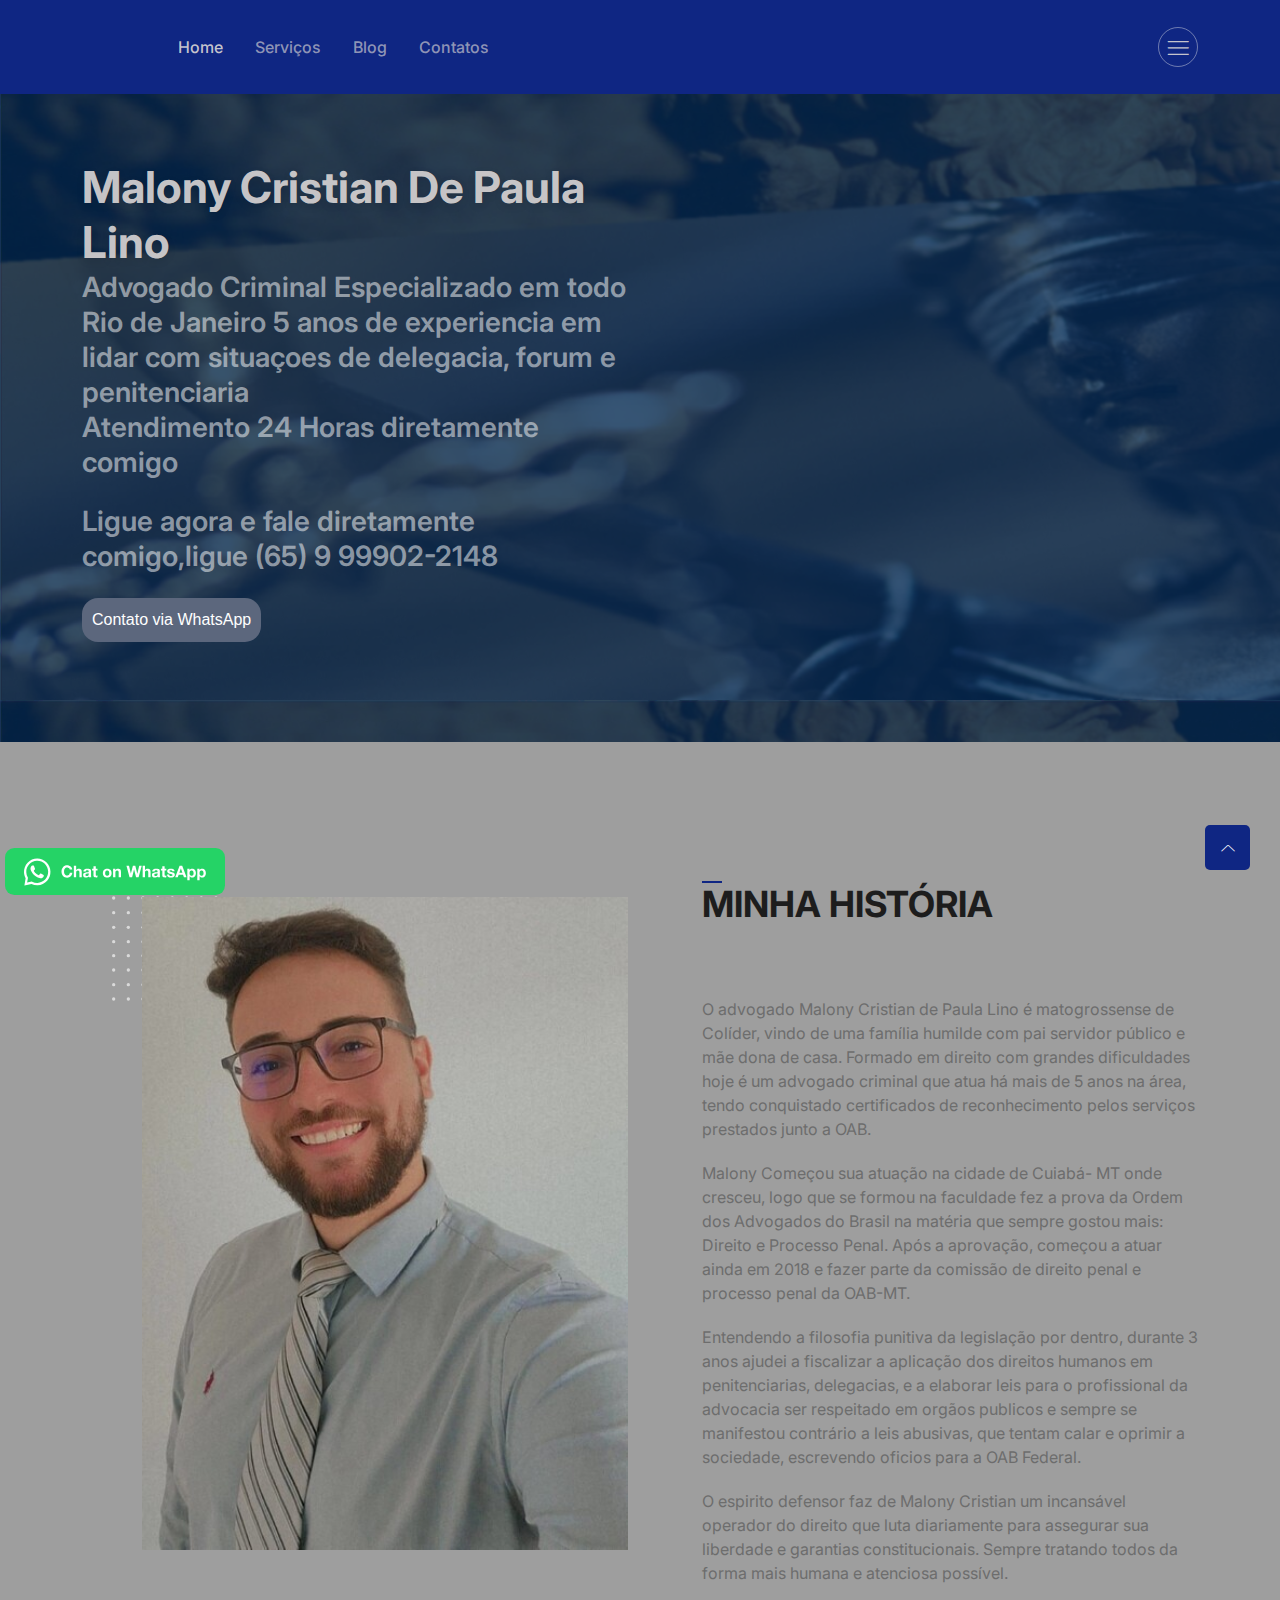
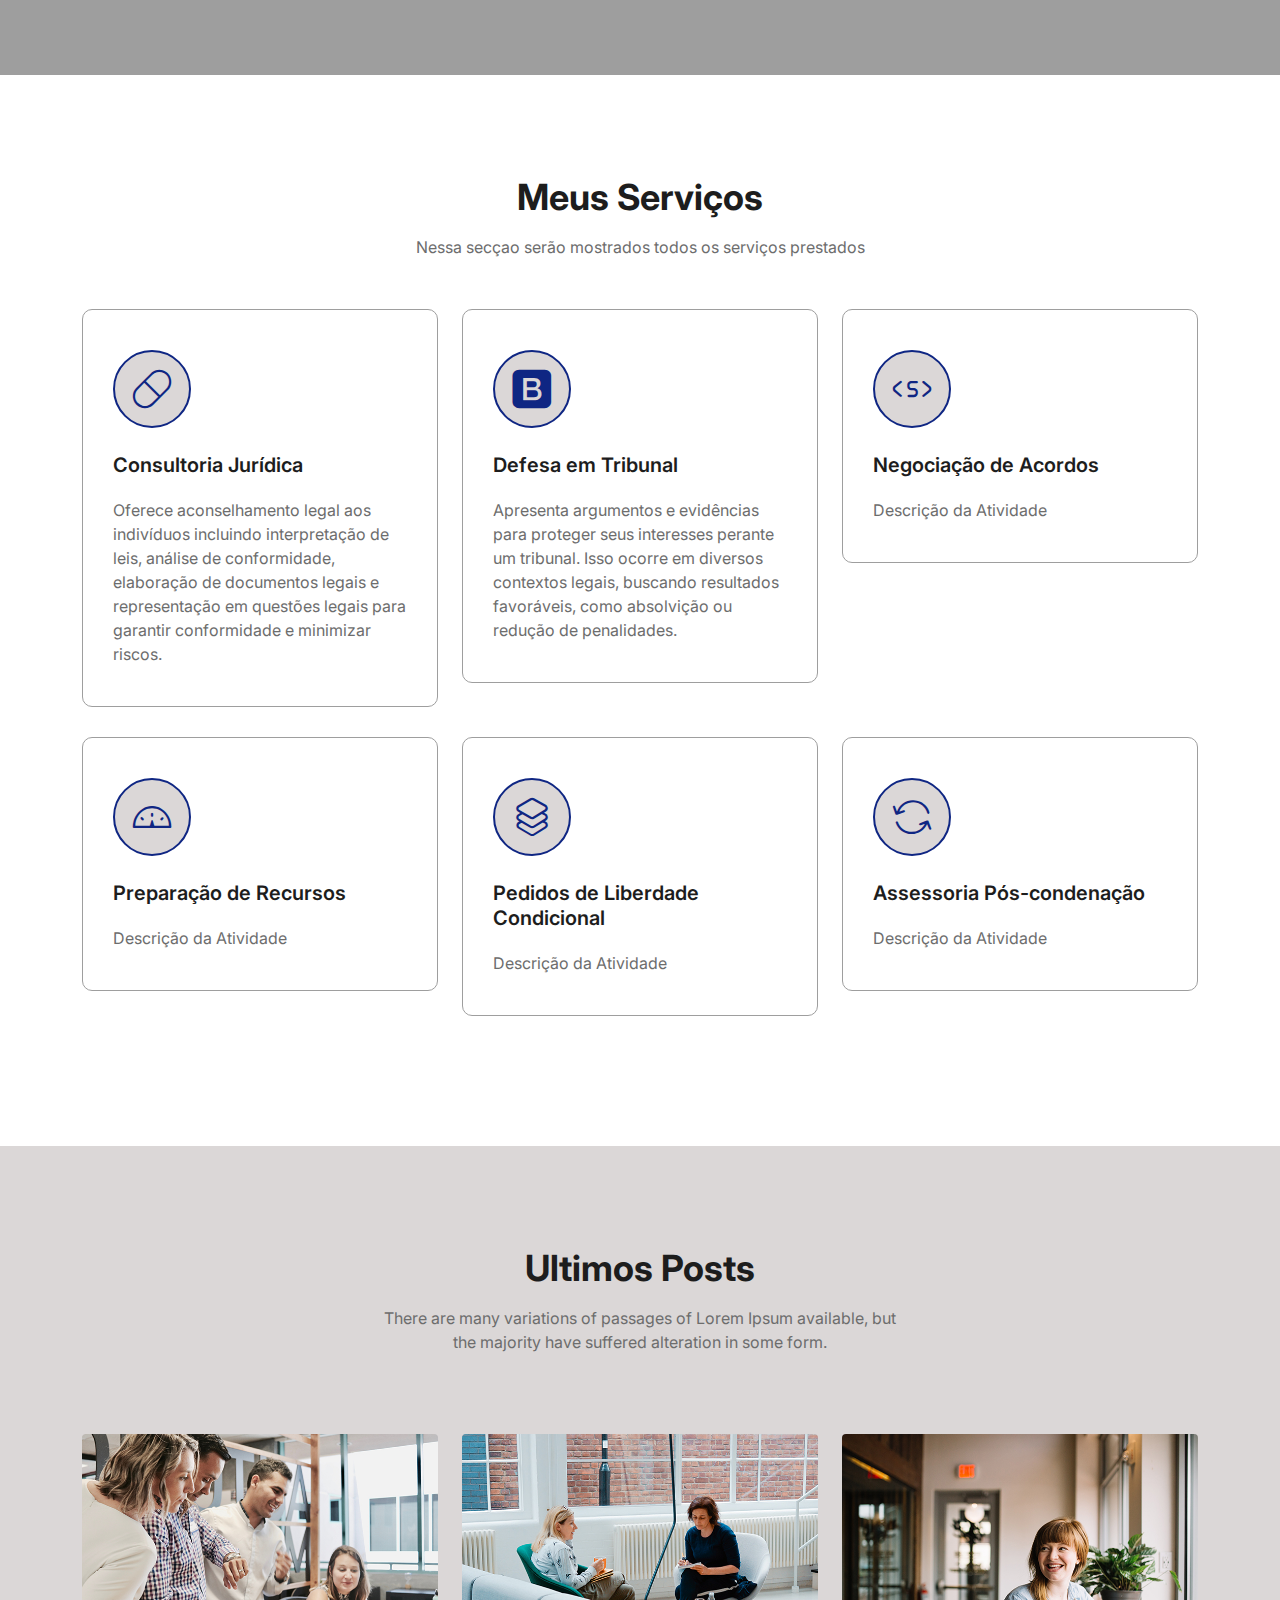
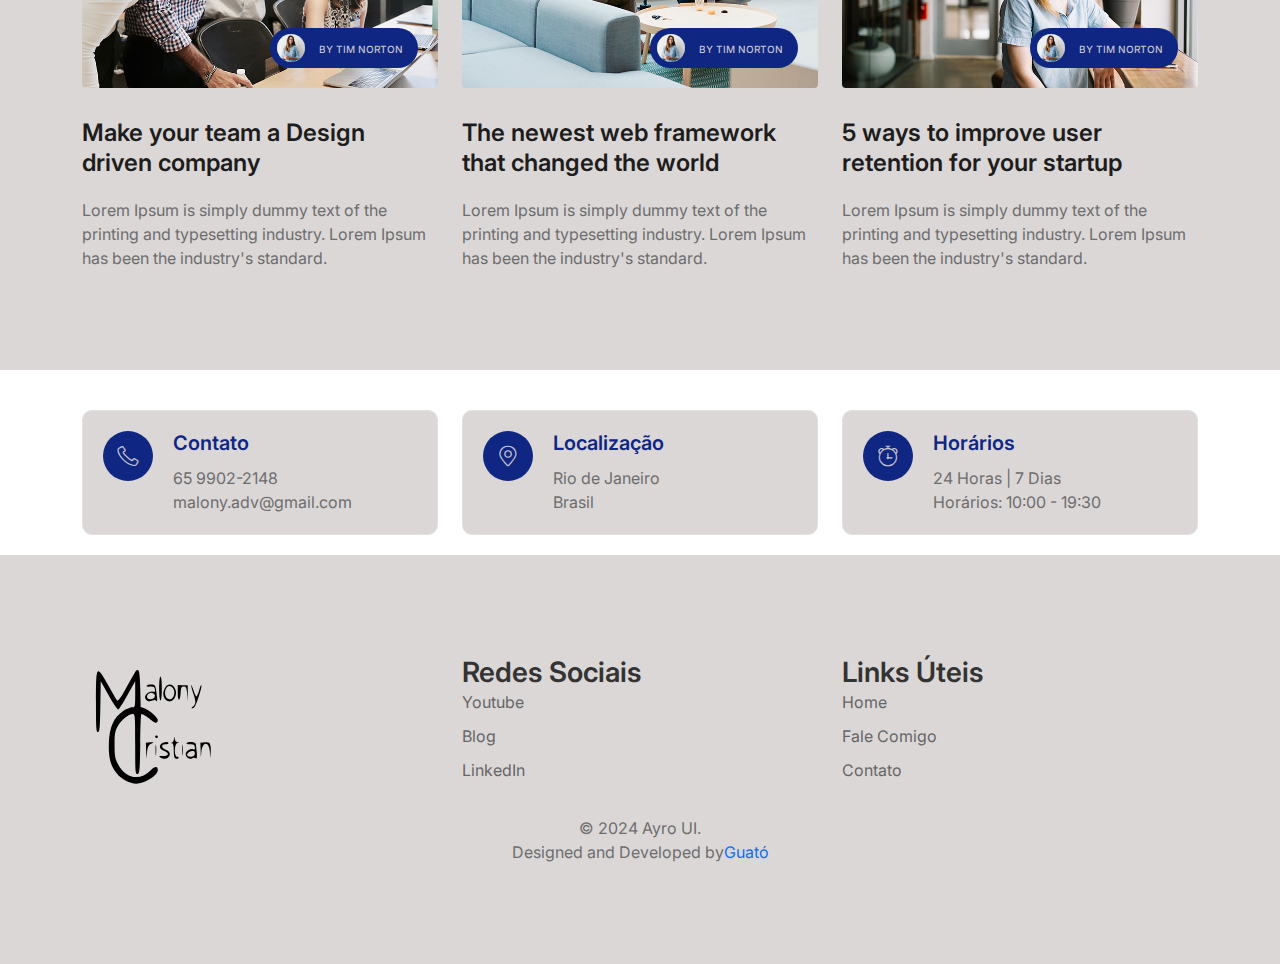
==== commit 3d538521: "Add some Changes on page" ====
--- a/index.html
+++ b/index.html
@@ -65,6 +65,7 @@
                 id="navbarNine"
               >
                 <ul class="navbar-nav me-auto">
+                  <!-- Your list items go here -->
                   <li class="nav-item">
                     <a class="page-scroll active" href="#home">Home</a>
                   </li>
@@ -108,15 +109,14 @@
             ><img src="assets/images/logo.svg" alt="Logo"
           /></a>
         </div>
-        <p class="text">O Advogado criminal para resolver o seu caso</p>
+        <p class="text">Nossa missão é um atendimento transparente e artesanal, valorizando o atendimento ao cliente e as peculiaridades de cada caso. </p>
         <!-- logo -->
         <div class="sidebar-menu">
           <h5 class="menu-title">Links</h5>
+          
           <ul>
-            <li><a href="javascript:void(0)">Sobre Mim</a></li>
-            <li><a href="javascript:void(0)">Our Team</a></li>
-            <li><a href="javascript:void(0)">Link</a></li>
             <li><a href="javascript:void(0)">Contatos</a></li>
+            <li><a href="javascript:void(0)">Meu Blog</a></li>
           </ul>
         </div>
         <!-- menu -->
@@ -130,11 +130,6 @@
             </li>
             <li>
               <a href="javascript:void(0)"
-                ><i class="lni lni-twitter-original"></i
-              ></a>
-            </li>
-            <li>
-              <a href="javascript:void(0)"
                 ><i class="lni lni-linkedin-original"></i
               ></a>
             </li>
@@ -159,18 +154,25 @@
             <div class="header-content">
               <h1>Malony Cristian de Paula Lino</h1>
               <h3>
-                Advogado Criminal Especializado em todo Rio de Janeiro
-                5 anos de experiencia em lidar com situaçoes de delegacia, forum e penitenciaria
-                <br>
+                Advogado Criminal Especializado em todo Rio de Janeiro 5 anos de
+                experiencia em lidar com situaçoes de delegacia, forum e
+                penitenciaria
+                <br />
                 <h3>Atendimento 24 Horas diretamente comigo</h3>
-                <br>
-                <h3>Ligue agora e fale diretamente comigo,ligue (65) 9 99902-2148</h3>
+                <br />
+                <h3>
+                  Ligue agora e fale diretamente comigo,ligue (65) 9 99902-2148
+                </h3>
               </h3>
-              <br>
-              <a href="https://wa.me/556599022148" target="_blank" class="whatsapp-head-button">
+              <br />
+              <a
+                href="https://wa.me/556599022148"
+                target="_blank"
+                class="whatsapp-head-button"
+              >
                 Contato via WhatsApp
-            </a>
-              <div class="button">
+              </a>
+              <!-- <div class="button">
                 <a
                   href="https://www.youtube.com/watch?v=r44RKWyfcFw&fbclid=IwAR21beSJORalzmzokxDRcGfkZA1AtRTE__l5N4r09HcGS5Y6vOluyouM9EM"
                   class="glightbox video-button"
@@ -180,7 +182,7 @@
                   </span>
                   <span class="text">Watch Intro</span>
                 </a>
-              </div>
+              </div> -->
             </div>
           </div>
           <div class="col-lg-6 col-md-12 col-12">
@@ -442,7 +444,12 @@
               </div>
               <div class="service-content">
                 <h4>Consultoria Jurídica</h4>
-                <p>Descrição da Atividade</p>
+                <p>
+                  Oferece aconselhamento legal aos indivíduos incluindo
+                  interpretação de leis, análise de conformidade, elaboração de
+                  documentos legais e representação em questões legais para
+                  garantir conformidade e minimizar riscos.
+                </p>
               </div>
             </div>
           </div>
@@ -453,7 +460,12 @@
               </div>
               <div class="service-content">
                 <h4>Defesa em Tribunal</h4>
-                <p>Descrição da Atividade</p>
+                <p>
+                  Apresenta argumentos e evidências para proteger seus
+                  interesses perante um tribunal. Isso ocorre em diversos
+                  contextos legais, buscando resultados favoráveis, como
+                  absolvição ou redução de penalidades.
+                </p>
               </div>
             </div>
           </div>
@@ -657,11 +669,11 @@
       <div class="container">
         <div class="row">
           <div class="col-12 col-md-4">
-            <div class="contact-item-wrapper ">
+            <div class="contact-item-wrapper">
               <div class="contact-item">
                 <i class="contact-icon lni lni-phone"></i>
                 <div class="contact-content">
-                  <h4>Contact</h4>
+                  <h4>Contato</h4>
                   <p>65 9902-2148</p>
                   <p>malony.adv@gmail.com</p>
                 </div>
@@ -689,7 +701,7 @@
                   <i class="lni lni-alarm-clock"></i>
                 </div>
                 <div class="contact-content">
-                  <h4>Schedule</h4>
+                  <h4>Horários</h4>
                   <p>24 Horas | 7 Dias</p>
                   <p>Horários: 10:00 - 19:30</p>
                 </div>
@@ -701,11 +713,19 @@
     </section>
     <!-- ========================= contact-section end ========================= -->
 
-
     <!-- ========================= map-section end ========================= -->
-    <div class="taggbox" style="width:100%;height:100%" data-widget-id="145465" data-tags="false" ></div><script src="https://widget.taggbox.com/embed-lite.min.js" type="text/javascript"></script>
-        <!-- Adicione mais depoimentos conforme necessário -->
-    
+    <div
+      class="taggbox"
+      style="width: 100%; height: 100%"
+      data-widget-id="145465"
+      data-tags="false"
+    ></div>
+    <script
+      src="https://widget.taggbox.com/embed-lite.min.js"
+      type="text/javascript"
+    ></script>
+    <!-- Adicione mais depoimentos conforme necessário -->
+
     <!-- ========================= map-section end ========================= -->
 
     <!-- Start Footer Area -->
@@ -715,7 +735,7 @@
         <div class="container">
           <div class="inner-content">
             <div class="row">
-              <div class="col-lg-4 col-md-6 col-12">
+              <div class="col-lg-4 col-md-4 col-12">
                 <!-- Single Widget -->
                 <div class="footer-widget f-about">
                   <div class="logo">
@@ -727,39 +747,39 @@
                       />
                     </a>
                   </div>
-                  <!-- <p class="copyright-text">
-                  <span>© 2024 Ayro UI.</span>Designed and Developed by
-                  <a href="javascript:void(0)" rel="nofollow"> Ayro UI </a>
-                </p> -->
                 </div>
                 <!-- End Single Widget -->
               </div>
-              <div class="col-lg-4 col-md-6 col-12">
+              <div class="col-lg-4 col-md-4 col-12">
+                <div class="footer-column">
+                  <h3>Redes Sociais</h3>
+                  <div class="footer-links">
+                    <a href="#" target="_blank">Youtube</a>
+                    <a href="#" target="_blank">Blog</a>
+                    <a href="#" target="_blank">LinkedIn</a>
+                  </div>
+                </div>
+              </div>
+              <div class="col-lg-4 col-md-4 col-12">
                 <!-- Single Widget -->
-                <!-- <div class="footer-widget newsletter">
-                  <h5>Subscribe</h5>
-                  <p>Subscribe to our newsletter for the latest updates</p>
-                  <form
-                    action="#"
-                    method="get"
-                    target="_blank"
-                    class="newsletter-form"
-                  >
-                    <input
-                      name="EMAIL"
-                      placeholder="Email address"
-                      required="required"
-                      type="email"
-                    />
-                    <div class="button">
-                      <button class="sub-btn">
-                        <i class="lni lni-envelope"></i>
-                      </button>
-                    </div>
-                  </form>
-                </div> -->
+                <div class="footer-column">
+                  <h3>Links Úteis</h3>
+                  <div class="footer-links">
+                    <a href="#">Home</a>
+                    <a href="#">Fale Comigo</a>
+                    <a href="#">Contato</a>
+                  </div>
+                </div>
+                <br/>
                 <!-- End Single Widget -->
               </div>
+              <div class="footer-copyright">
+              <p class="copyright-text">
+                <span>© 2024 Ayro UI.</span>
+                <p class="copyright-text">Designed and Developed by <a href=""> Guató</a></p>
+                
+              </p>
+            </div>
             </div>
           </div>
         </div>
@@ -786,12 +806,32 @@
 
     <script>
       //===== close navbar-collapse when a  clicked
-      let navbarTogglerNine = document.querySelector(
-        ".navbar-nine .navbar-toggler"
-      );
-      navbarTogglerNine.addEventListener("click", function () {
-        navbarTogglerNine.classList.toggle("active");
-      });
+  document.addEventListener("DOMContentLoaded", function () {
+    let navbarTogglerNine = document.querySelector(".navbar-toggler");
+    let sidebarNine = document.querySelector(".navbar-collapse.sub-menu-bar");
+
+    navbarTogglerNine.addEventListener("click", function (event) {
+      event.stopPropagation(); // Prevents the event from reaching the document click listener
+      sidebarNine.classList.toggle("show");
+      navbarTogglerNine.classList.toggle("active");
+    });
+
+    document.addEventListener("click", function (event) {
+      if (!event.target.closest(".navbar")) {
+        // Check if the clicked element is not a child of the navbar
+        sidebarNine.classList.remove("show");
+      }
+    });
+    document.addEventListener("click", function (event) {
+      if (!event.target.closest(".navbar-nine")) {
+        // Check if the clicked element is not a child of the navbar
+        navbarTogglerNine.classList.remove("active");
+      }
+    });
+
+  });
+
+  
 
       // ==== left sidebar toggle
       let sidebarLeft = document.querySelector(".sidebar-left");
--- a/style.css
+++ b/style.css
@@ -411,7 +411,7 @@
 .sticky {
   position: fixed !important;
   z-index:99 !important;
-  -webkit-transition: all 0.3s ease-out 0s;
+  -webkit-transition: all 13s ease-out s;
   transition: all 0.3s ease-out 0s;
   top: 0;
   width: 100%;
@@ -1793,6 +1793,29 @@
 
 
 /* Footer eleven css */
+.footer-column {
+  flex: 1;
+}
+
+.footer-column h3 {
+  color: #333;
+}
+
+.footer-links a {
+  display: block;
+  color: #666;
+  text-decoration: none;
+  margin-bottom: 10px;
+}
+
+.social-icons a {
+  display: inline-block;
+  margin-right: 10px;
+  color: #666;
+  text-decoration: none;
+  font-size: 20px;
+}
+
 .footer-eleven {
   padding-top: 100px;
   padding-bottom: 100px;
@@ -1802,18 +1825,24 @@
 @media only screen and (min-width: 768px) and (max-width: 991px), (max-width: 767px) {
   .footer-eleven {
     padding-top: 30px;
-    padding-bottom: 70px;
-  }
-}
-@media only screen and (min-width: 768px) and (max-width: 991px) {
+    padding-bottom: 100px;
+  }
+}
+@media only screen and (min-width: 768px) and (max-width: 991px) {
+
+}
+@media (max-width: 767px) {
   .footer-eleven .footer-widget {
     margin-top: 40px;
-  }
-}
-@media (max-width: 767px) {
-  .footer-eleven .footer-widget {
-    margin-top: 40px;
+    margin-bottom: 50px;
     text-align: center;
+  }
+  .footer-column{
+    align-items: center;
+    justify-content: center;
+    text-align: center;
+
+
   }
 }
 .footer-eleven .footer-widget h5 {
@@ -1838,6 +1867,12 @@
   color: var(--dark-3);
   margin-top: 20px;
 }
+.copyright-text{
+  display: flex;
+  align-items: center;
+  justify-content: center;
+  text-align: center;
+}
 .footer-eleven .f-about .copyright-text {
   color: var(--dark-3);
   margin-top: 40px;
@@ -1847,7 +1882,7 @@
 }
 @media (max-width: 767px) {
   .footer-eleven .f-about .copyright-text {
-    margin-top: 20px;
+    text-align: center;
   }
 }
 .footer-eleven .f-about .copyright-text a {
@@ -1924,6 +1959,7 @@
   color: var(--white);
   background-color: var(--primary-dark);
 }
+
 /* Google Section Reviews */
 .testimonials {
   max-width: 600px;
